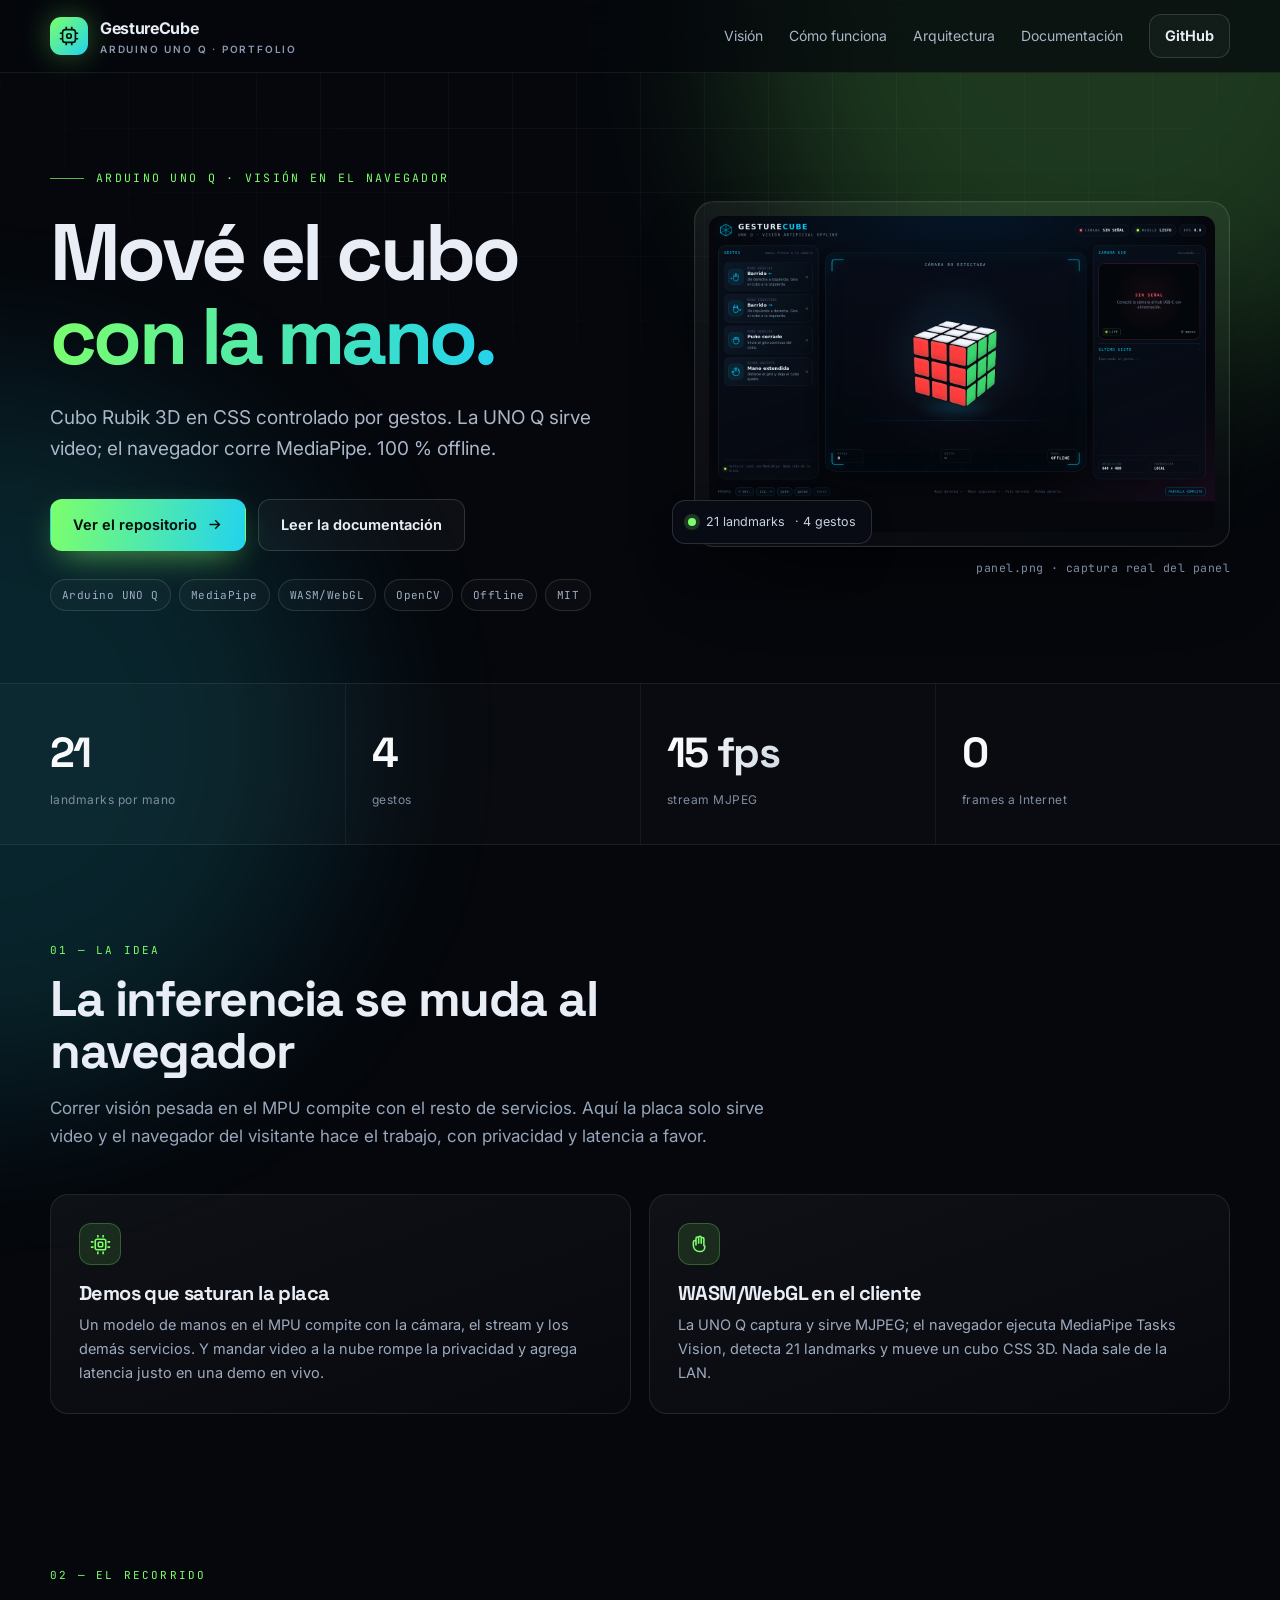
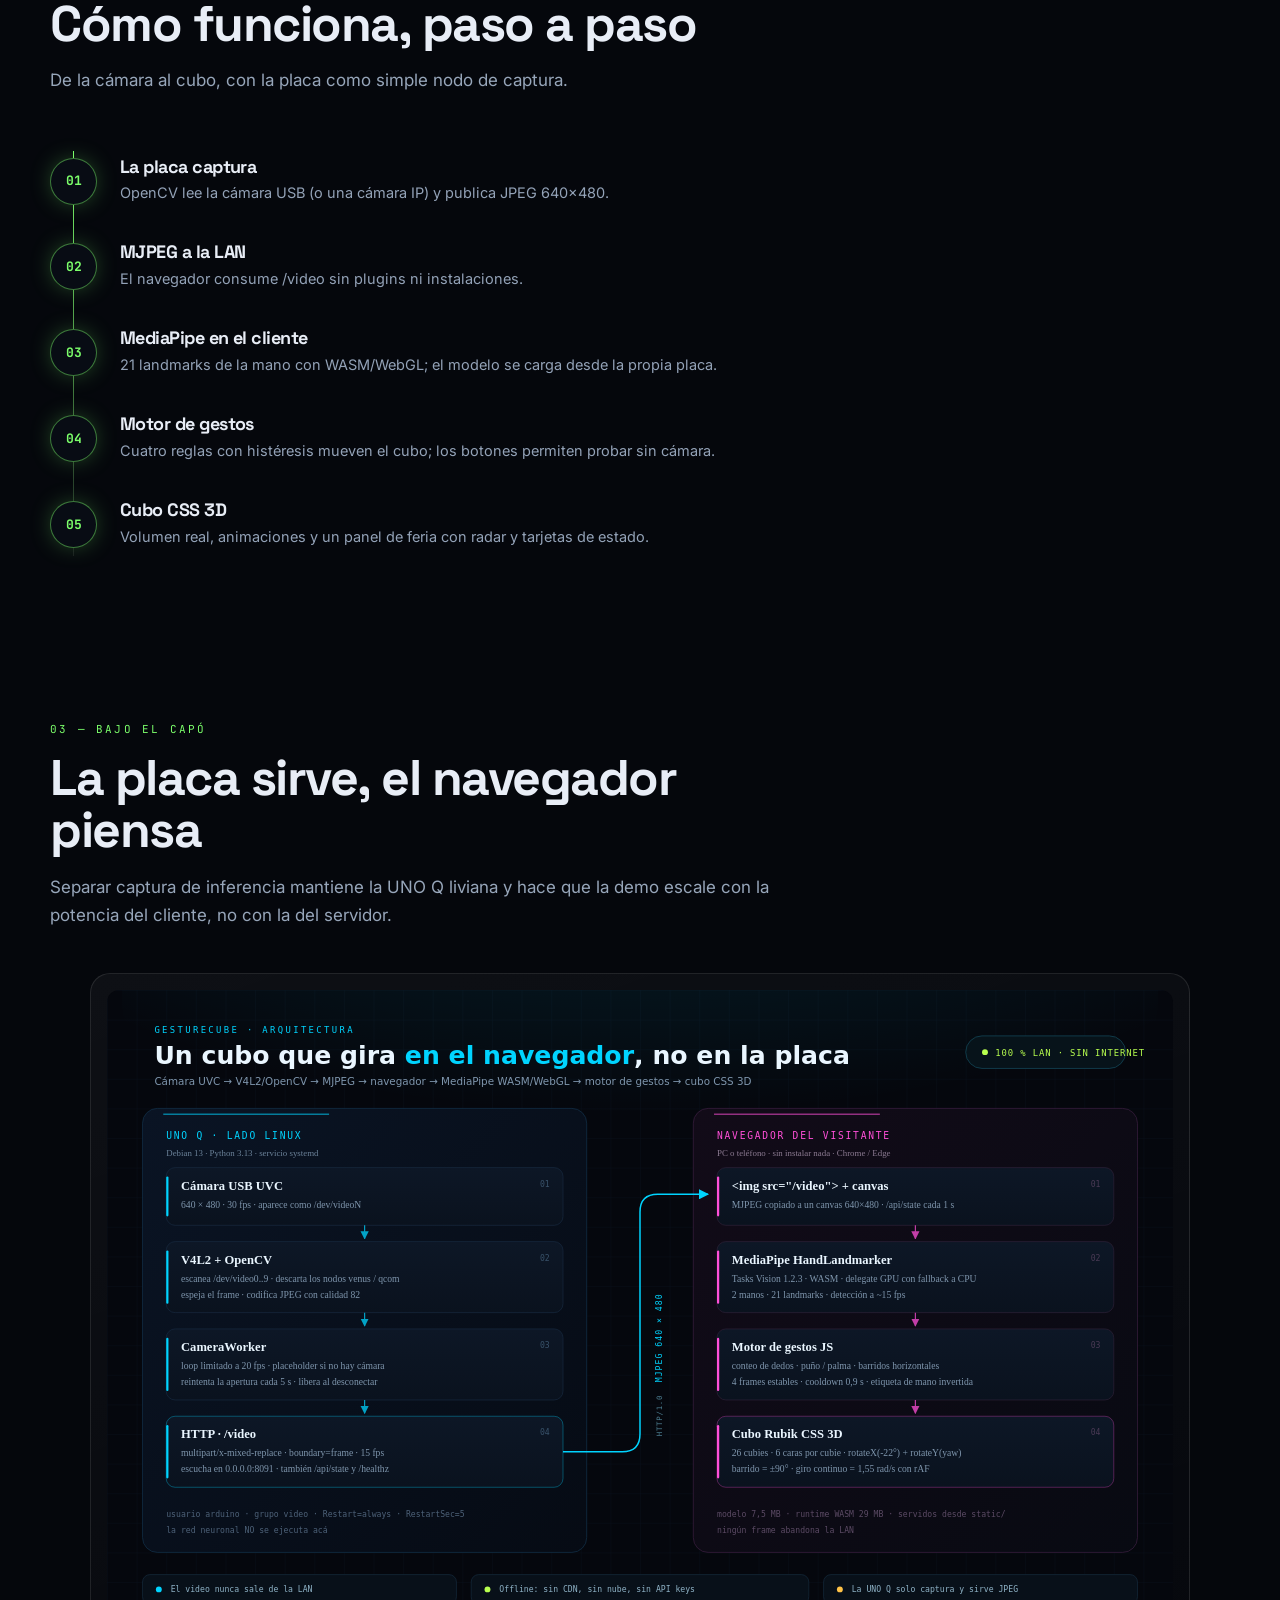
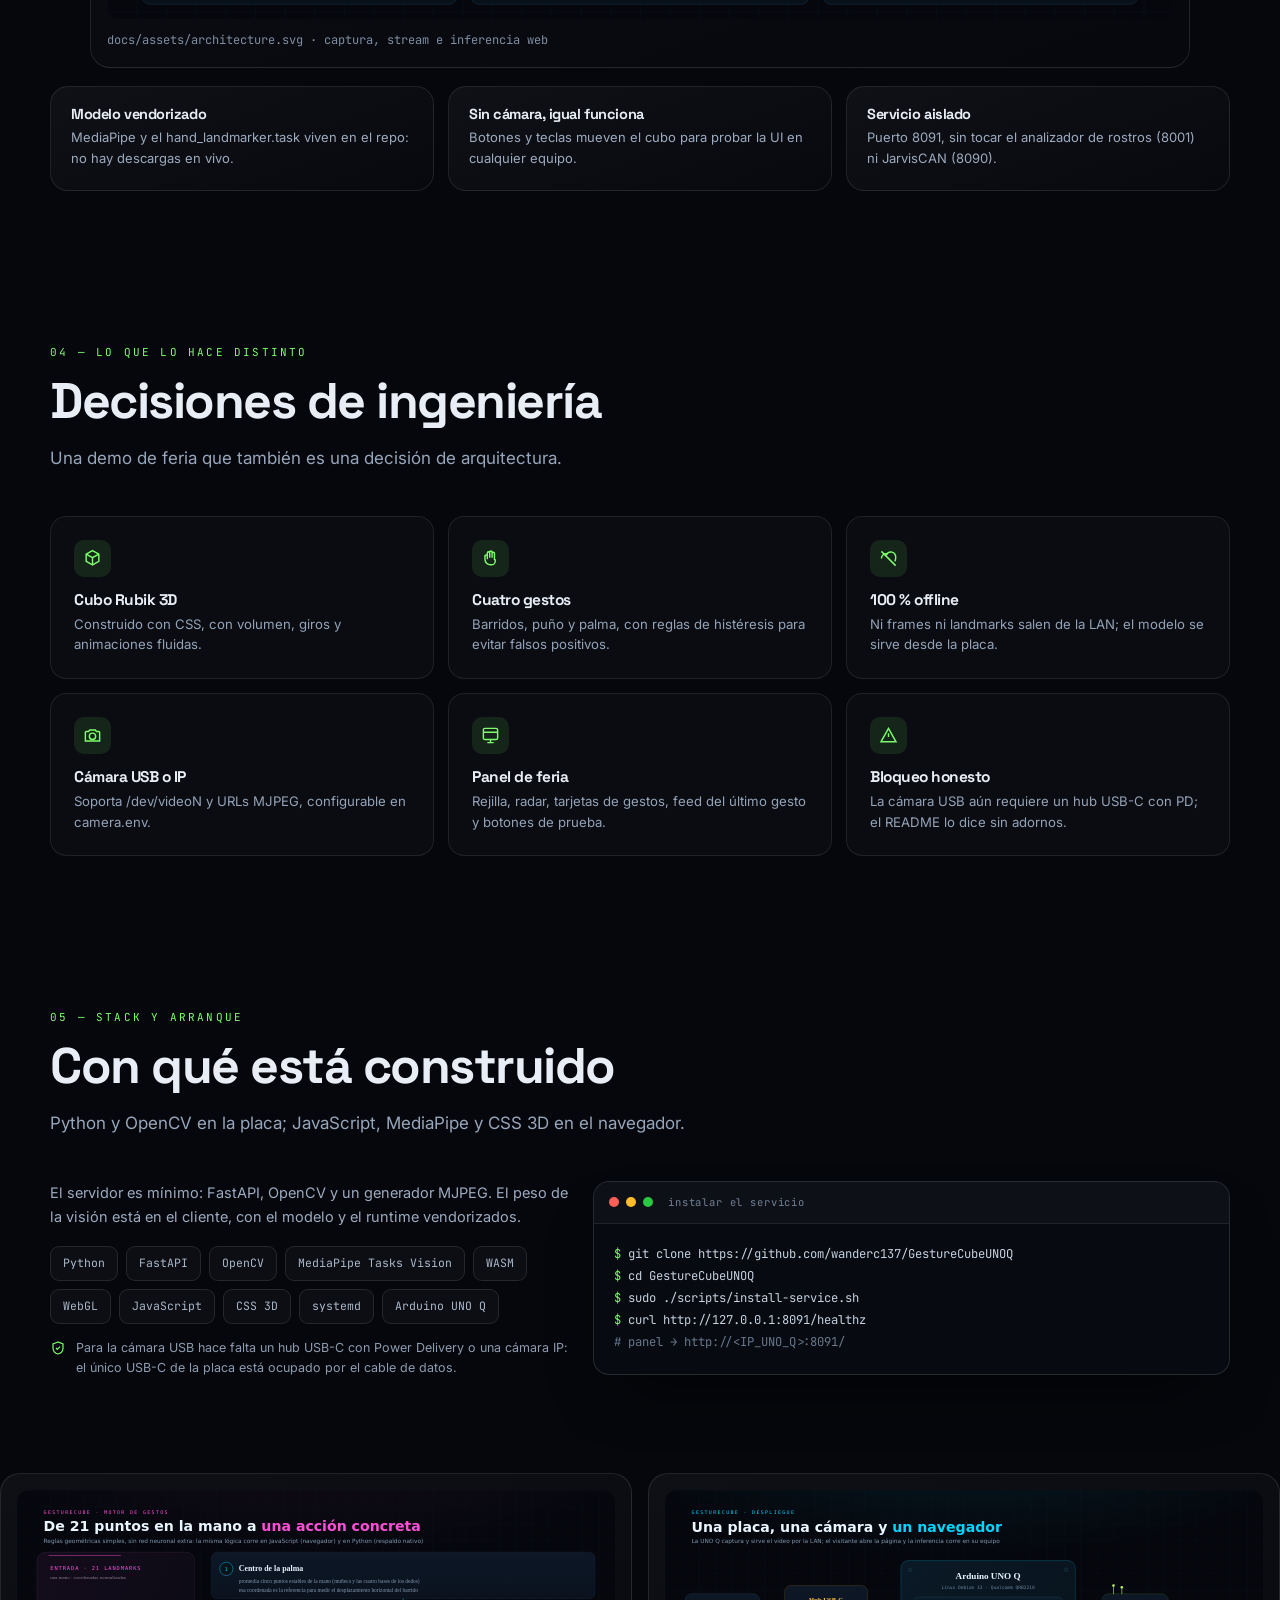
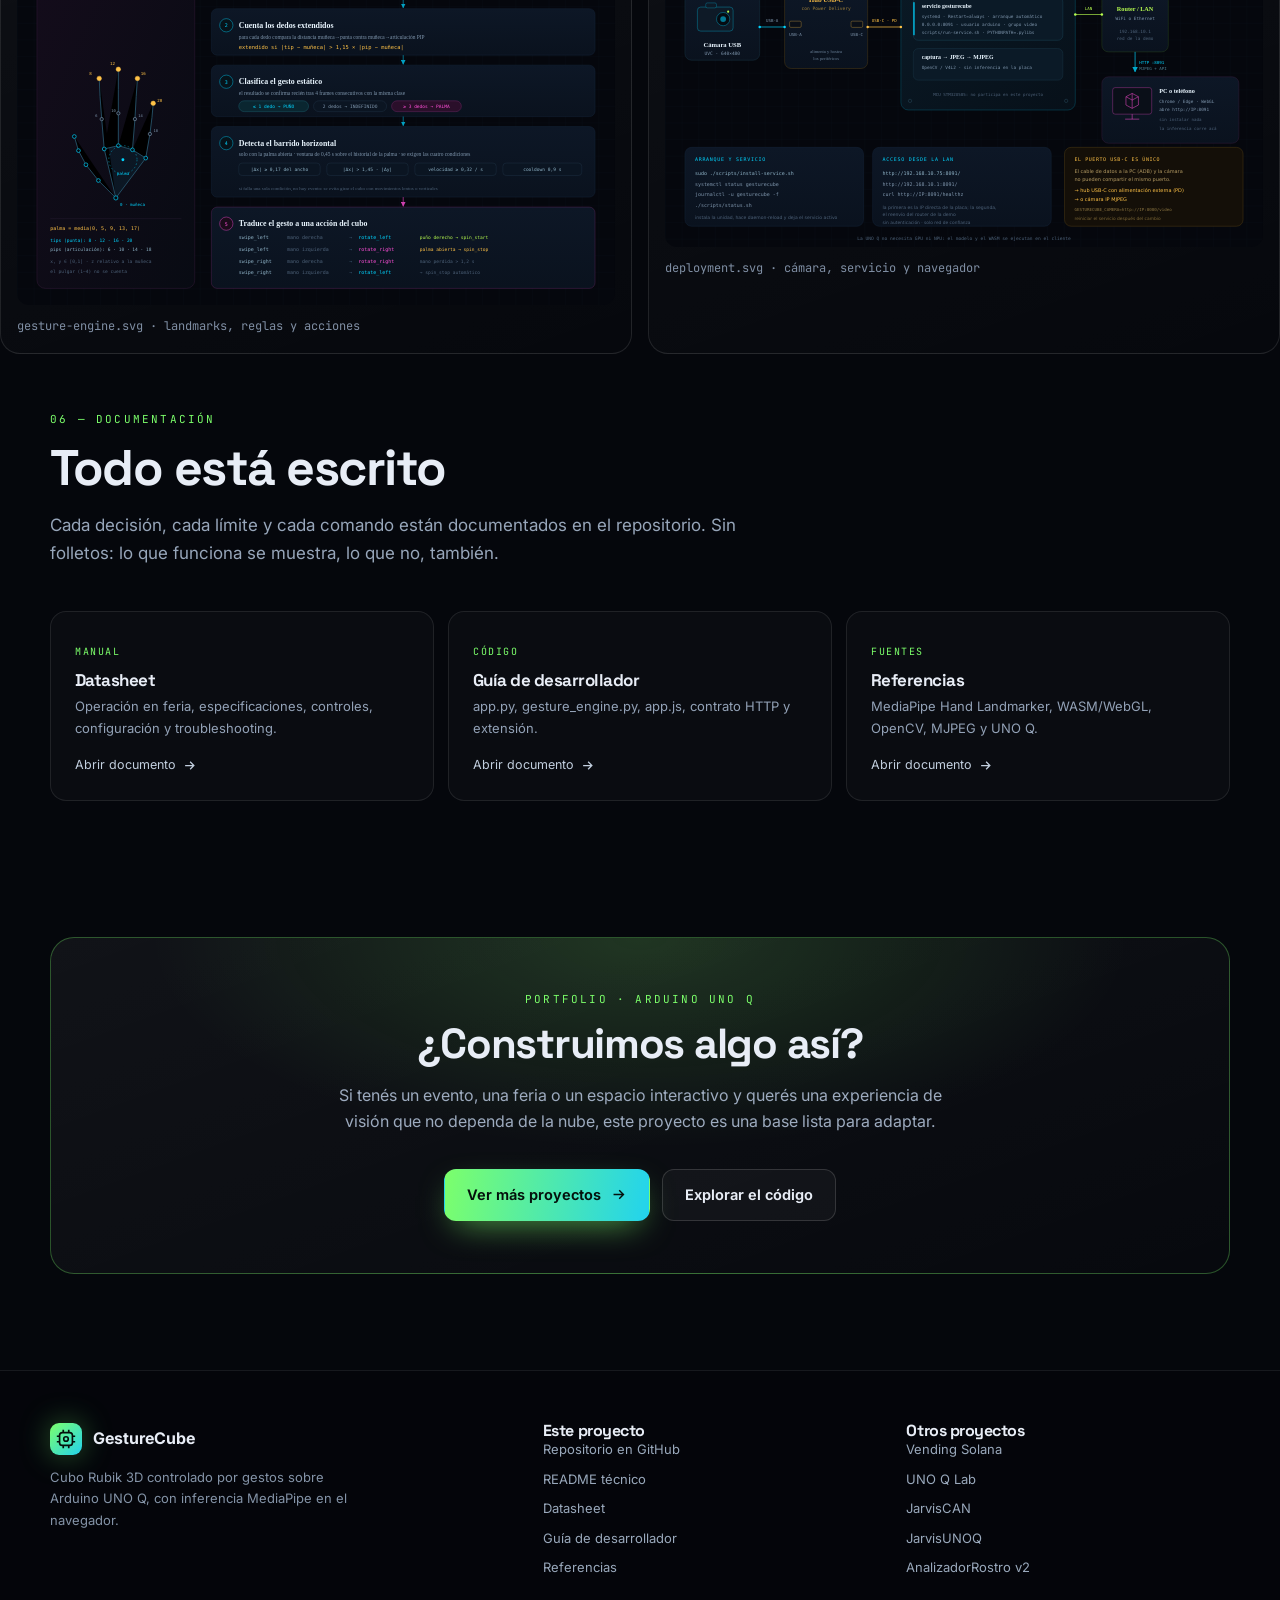
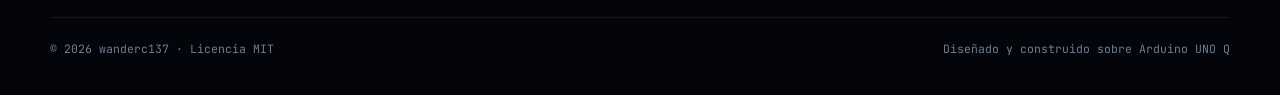
==== docs/index.html @ 6dffad0c "docs: guía completa, sitio de presentación y licencia MIT" ====
<!doctype html>
<html lang="es">
<head>
<meta charset="utf-8">
<meta name="viewport" content="width=device-width, initial-scale=1">
<title>Mové el cubo con la mano. · Arduino UNO Q</title>
<meta name="description" content="Cubo Rubik 3D controlado por gestos de la mano sobre Arduino UNO Q: stream MJPEG, MediaPipe Tasks Vision en el navegador y cuatro gestos, todo offline.">
<meta name="author" content="wanderc137">
<meta property="og:type" content="website">
<meta property="og:title" content="Mové el cubo con la mano. · Arduino UNO Q">
<meta property="og:description" content="Cubo Rubik 3D controlado por gestos de la mano sobre Arduino UNO Q: stream MJPEG, MediaPipe Tasks Vision en el navegador y cuatro gestos, todo offline.">
<meta property="og:url" content="https://wanderc137.github.io/GestureCubeUNOQ/">
<meta property="og:image" content="https://wanderc137.github.io/GestureCubeUNOQ/assets/og.png">
<meta name="twitter:card" content="summary_large_image">
<meta name="twitter:title" content="Mové el cubo con la mano. · Arduino UNO Q">
<meta name="twitter:description" content="Cubo Rubik 3D controlado por gestos de la mano sobre Arduino UNO Q: stream MJPEG, MediaPipe Tasks Vision en el navegador y cuatro gestos, todo offline.">
<meta name="twitter:image" content="https://wanderc137.github.io/GestureCubeUNOQ/assets/og.png">
<link rel="icon" href="data:image/svg+xml,<svg xmlns='http://www.w3.org/2000/svg' viewBox='0 0 100 100'><rect width='100' height='100' rx='22' fill='%2305070c'/><rect x='22' y='22' width='56' height='56' rx='12' fill='none' stroke='%237CFF6B' stroke-width='7'/><circle cx='50' cy='50' r='9' fill='%237CFF6B'/></svg>">
<link rel="preconnect" href="https://fonts.googleapis.com">
<link rel="preconnect" href="https://fonts.gstatic.com" crossorigin>
<link href="https://fonts.googleapis.com/css2?family=Inter:wght@400;500;600;700&family=JetBrains+Mono:wght@400;500;600&family=Space+Grotesk:wght@500;600;700&display=swap" rel="stylesheet">
<style>
*,*::before,*::after{box-sizing:border-box}
html{scroll-behavior:smooth}
body{
  margin:0;background:#05070c;color:#e8edf6;
  font-family:'Inter',system-ui,-apple-system,'Segoe UI',sans-serif;
  font-size:16px;line-height:1.65;-webkit-font-smoothing:antialiased;
  overflow-x:hidden;
}
::selection{background:var(--accent);color:#04110c}
a{color:inherit;text-decoration:none}
img{max-width:100%;display:block}
h1,h2,h3,h4{font-family:'Space Grotesk','Inter',sans-serif;line-height:1.05;letter-spacing:-.03em;margin:0}
p{margin:0}
.mono{font-family:'JetBrains Mono',ui-monospace,SFMono-Regular,Menlo,monospace}
.wrap{width:min(1180px,calc(100% - 48px));margin:0 auto}
.grid-overlay{
  position:fixed;inset:0;z-index:0;pointer-events:none;
  background-image:linear-gradient(rgba(255,255,255,.035) 1px,transparent 1px),linear-gradient(90deg,rgba(255,255,255,.035) 1px,transparent 1px);
  background-size:64px 64px;
  mask-image:radial-gradient(ellipse 80% 60% at 50% 0%,#000 30%,transparent 78%);
  -webkit-mask-image:radial-gradient(ellipse 80% 60% at 50% 0%,#000 30%,transparent 78%);
}
.glow{
  position:fixed;z-index:0;pointer-events:none;filter:blur(90px);opacity:.20;
  width:720px;height:720px;border-radius:50%;
}
.glow.one{top:-340px;right:-180px;background:var(--accent)}
.glow.two{top:380px;left:-380px;background:var(--accent2);opacity:.14}
.nav{
  position:sticky;top:0;z-index:50;
  backdrop-filter:blur(18px);-webkit-backdrop-filter:blur(18px);
  background:rgba(5,7,12,.72);border-bottom:1px solid rgba(255,255,255,.07);
}
.nav-inner{display:flex;align-items:center;justify-content:space-between;height:72px}
.brand{display:flex;align-items:center;gap:12px;font-weight:700;letter-spacing:-.02em}
.brand-mark{
  width:38px;height:38px;border-radius:11px;display:grid;place-items:center;
  background:linear-gradient(135deg,var(--accent),var(--accent2));color:#05100c;
  box-shadow:0 0 30px color-mix(in srgb,var(--accent) 35%,transparent);
}
.brand-mark svg{width:22px;height:22px;stroke:#05100c;fill:none;stroke-width:1.8}
.brand small{display:block;font-size:10px;letter-spacing:.18em;color:#8b9ab0;font-weight:600;text-transform:uppercase}
.nav-links{display:flex;align-items:center;gap:26px;font-size:14px;color:#a9b6c8}
.nav-links a:hover{color:#fff}
.btn{
  display:inline-flex;align-items:center;justify-content:center;gap:9px;
  padding:13px 22px;border-radius:12px;font-weight:650;font-size:14.5px;
  border:1px solid transparent;transition:transform .2s ease,box-shadow .2s ease,background .2s ease;
  white-space:nowrap;
}
.btn:hover{transform:translateY(-2px)}
.btn-primary{
  background:linear-gradient(100deg,var(--accent),var(--accent2));color:#04110c;
  box-shadow:0 12px 34px -12px color-mix(in srgb,var(--accent) 70%,transparent);
}
.btn-primary:hover{box-shadow:0 18px 44px -12px color-mix(in srgb,var(--accent) 80%,transparent)}
.btn-ghost{background:rgba(255,255,255,.035);border-color:rgba(255,255,255,.14);color:#e8edf6}
.btn-ghost:hover{background:rgba(255,255,255,.07)}
.btn svg{width:17px;height:17px;stroke:currentColor;fill:none;stroke-width:2}
.hero{position:relative;z-index:1;padding:96px 0 72px}
.hero-grid{display:grid;grid-template-columns:1.04fr .96fr;gap:64px;align-items:center}
.eyebrow{
  font-family:'JetBrains Mono',monospace;font-size:11.5px;letter-spacing:.2em;
  text-transform:uppercase;color:var(--accent);display:flex;align-items:center;gap:12px;margin-bottom:22px;
}
.eyebrow::before{content:"";width:34px;height:1px;background:var(--accent);opacity:.7}
h1{font-size:clamp(42px,6.4vw,80px);font-weight:700;letter-spacing:-.045em}
.grad{background:linear-gradient(100deg,var(--accent),var(--accent2));-webkit-background-clip:text;background-clip:text;color:transparent}
.lead{font-size:clamp(17px,1.5vw,19px);color:#aab7c9;margin-top:24px;max-width:60ch}
.hero-actions{display:flex;flex-wrap:wrap;gap:12px;margin-top:34px}
.hero-badges{display:flex;flex-wrap:wrap;gap:8px;margin-top:28px}
.badge{
  font-family:'JetBrains Mono',monospace;font-size:11px;letter-spacing:.04em;
  padding:6px 11px;border-radius:999px;border:1px solid rgba(255,255,255,.12);
  color:#9fb0c4;background:rgba(255,255,255,.025);
}
.hero-visual{position:relative}
.visual-frame{
  border:1px solid rgba(255,255,255,.11);border-radius:20px;overflow:hidden;
  background:linear-gradient(160deg,rgba(255,255,255,.055),rgba(255,255,255,.012));
  box-shadow:0 40px 90px -40px rgba(0,0,0,.9),0 0 0 1px rgba(255,255,255,.02) inset;
  padding:14px;
}
.visual-frame img{border-radius:12px;width:100%}
.visual-caption{font-size:11.5px;color:#7f8ea3;margin-top:12px;text-align:right;font-family:'JetBrains Mono',monospace;letter-spacing:.04em}
.float-chip{
  position:absolute;left:-22px;bottom:34px;display:flex;align-items:center;gap:10px;
  background:rgba(9,13,21,.92);border:1px solid rgba(255,255,255,.14);border-radius:13px;
  padding:11px 15px;font-size:12.5px;color:#c7d3e2;backdrop-filter:blur(10px);
  box-shadow:0 20px 50px -20px #000;
}
.float-chip b{color:var(--accent);font-family:'Space Grotesk',sans-serif;font-size:16px}
.live-dot{width:8px;height:8px;border-radius:50%;background:var(--accent);box-shadow:0 0 0 4px color-mix(in srgb,var(--accent) 18%,transparent);animation:pulse 2.4s infinite}
@keyframes pulse{0%,100%{opacity:1}50%{opacity:.35}}
/* vending kiosk */
.kiosk{
  border:1px solid rgba(255,255,255,.13);border-radius:22px;padding:18px;
  background:linear-gradient(165deg,#0b1019,#070a11 60%,#0a0f18);
  box-shadow:0 45px 100px -45px #000,0 0 0 1px rgba(255,255,255,.02) inset;
}
.kiosk-head{display:flex;align-items:center;gap:9px;font-family:'JetBrains Mono',monospace;font-size:10.5px;letter-spacing:.12em;color:#8494a9;padding:2px 4px 14px;border-bottom:1px solid rgba(255,255,255,.07)}
.kiosk-head .timer{margin-left:auto;color:var(--accent)}
.kiosk-grid{display:grid;grid-template-columns:1fr 1fr;gap:10px;padding:14px 0}
.prod{background:rgba(255,255,255,.035);border:1px solid rgba(255,255,255,.075);border-radius:13px;padding:12px;display:flex;align-items:center;gap:11px}
.prod img{width:44px;height:44px;object-fit:contain;filter:drop-shadow(0 6px 10px rgba(0,0,0,.5))}
.prod span{font-size:11.5px;color:#c3cfdd;display:block;line-height:1.25}
.prod b{font-family:'JetBrains Mono',monospace;font-size:11px;color:var(--accent)}
.kiosk-pay{display:flex;align-items:center;gap:12px;border:1px solid color-mix(in srgb,var(--accent) 30%,transparent);background:color-mix(in srgb,var(--accent) 7%,transparent);border-radius:13px;padding:12px 14px}
.kiosk-pay .sol{width:38px;height:38px;border-radius:10px;display:grid;place-items:center;background:linear-gradient(135deg,var(--accent),var(--accent2));color:#04110c;font-size:23px;font-weight:800}
.kiosk-pay small{display:block;font-family:'JetBrains Mono',monospace;font-size:9.5px;letter-spacing:.1em;color:#8ea0b5}
.kiosk-pay strong{font-size:15px}
.kiosk-pay .pill{margin-left:auto;font-family:'JetBrains Mono',monospace;font-size:10px;letter-spacing:.12em;background:var(--accent);color:#04110c;padding:7px 11px;border-radius:8px;font-weight:700}
.stats{position:relative;z-index:1;border-top:1px solid rgba(255,255,255,.07);border-bottom:1px solid rgba(255,255,255,.07);background:rgba(255,255,255,.018)}
.stats-grid{display:grid;grid-template-columns:repeat(4,1fr);gap:0}
.stat{padding:34px 26px;border-left:1px solid rgba(255,255,255,.06)}
.stat:first-child{border-left:0;padding-left:0}
.stat-value{font-family:'Space Grotesk',sans-serif;font-size:clamp(28px,3.4vw,42px);font-weight:700;letter-spacing:-.04em;background:linear-gradient(100deg,#fff,#a9b8cc);-webkit-background-clip:text;background-clip:text;color:transparent}
.stat-label{font-size:12px;color:#7f8ea3;letter-spacing:.04em;margin-top:3px}
.section{position:relative;z-index:1;padding:96px 0}
.section.tight{padding-top:56px}
.section-head{max-width:780px;margin-bottom:44px}
.kicker{font-family:'JetBrains Mono',monospace;font-size:11px;letter-spacing:.2em;text-transform:uppercase;color:var(--accent);margin-bottom:14px}
h2{font-size:clamp(30px,4.1vw,50px);font-weight:700}
.section-sub{color:#97a6ba;font-size:17px;margin-top:16px;max-width:68ch}
.split{display:grid;grid-template-columns:1fr 1fr;gap:18px}
.card{
  border:1px solid rgba(255,255,255,.09);border-radius:18px;padding:28px;
  background:linear-gradient(160deg,rgba(255,255,255,.045),rgba(255,255,255,.012));
}
.card .icon{width:42px;height:42px;border-radius:12px;display:grid;place-items:center;background:color-mix(in srgb,var(--accent) 12%,transparent);border:1px solid color-mix(in srgb,var(--accent) 25%,transparent);margin-bottom:18px}
.card .icon svg{width:21px;height:21px;stroke:var(--accent);fill:none;stroke-width:1.8}
.card h3{font-size:20px;margin-bottom:9px}
.card p{color:#9dabbf;font-size:14.5px}
.timeline{position:relative;margin-top:10px}
.timeline::before{content:"";position:absolute;left:23px;top:12px;bottom:12px;width:1px;background:linear-gradient(var(--accent),rgba(255,255,255,.08))}
.step{display:grid;grid-template-columns:48px 1fr;gap:22px;padding:19px 0;align-items:start}
.step-num{
  width:47px;height:47px;border-radius:50%;display:grid;place-items:center;
  border:1px solid color-mix(in srgb,var(--accent) 45%,transparent);
  background:#080c14;color:var(--accent);font-family:'JetBrains Mono',monospace;font-size:13px;font-weight:700;
  position:relative;z-index:1;box-shadow:0 0 26px -6px color-mix(in srgb,var(--accent) 45%,transparent);
}
.step-body h3{font-size:18px;margin-bottom:5px}
.step-body p{color:#93a2b7;font-size:14.5px;max-width:78ch}
.figure{
  border:1px solid rgba(255,255,255,.1);border-radius:20px;padding:16px;
  background:linear-gradient(160deg,rgba(255,255,255,.04),rgba(255,255,255,.008));
}
.figure img{width:100%;border-radius:12px}
.figure figcaption{font-size:12px;color:#7f8ea3;margin-top:12px;font-family:'JetBrains Mono',monospace}
.arch-points{display:grid;grid-template-columns:repeat(3,1fr);gap:14px;margin-top:18px}
.arch-points .card{padding:20px}
.arch-points .card h4{font-size:14.5px;margin-bottom:5px}
.arch-points .card p{font-size:13px}
.features{display:grid;grid-template-columns:repeat(3,1fr);gap:14px}
.feature{border:1px solid rgba(255,255,255,.085);border-radius:16px;padding:23px;background:rgba(255,255,255,.022);transition:border-color .2s,background .2s,transform .2s}
.feature:hover{border-color:color-mix(in srgb,var(--accent) 38%,transparent);background:rgba(255,255,255,.038);transform:translateY(-3px)}
.feature .icon{width:37px;height:37px;border-radius:10px;display:grid;place-items:center;background:color-mix(in srgb,var(--accent) 10%,transparent);margin-bottom:15px}
.feature .icon svg{width:19px;height:19px;stroke:var(--accent);fill:none;stroke-width:1.8}
.feature h3{font-size:15.5px;margin-bottom:6px}
.feature p{font-size:13.2px;color:#94a3b8;line-height:1.55}
.stack-grid{display:grid;grid-template-columns:.9fr 1.1fr;gap:22px;align-items:start}
.chips{display:flex;flex-wrap:wrap;gap:8px;margin-top:18px}
.chip{font-family:'JetBrains Mono',monospace;font-size:11.5px;padding:7px 12px;border-radius:9px;border:1px solid rgba(255,255,255,.1);background:rgba(255,255,255,.03);color:#aab8ca}
.terminal{border:1px solid rgba(255,255,255,.13);border-radius:16px;overflow:hidden;background:#070a10;box-shadow:0 30px 70px -35px #000}
.terminal-bar{display:flex;align-items:center;gap:7px;padding:12px 15px;border-bottom:1px solid rgba(255,255,255,.08);background:rgba(255,255,255,.025)}
.terminal-bar i{width:10px;height:10px;border-radius:50%;background:#ff5f57;display:block}
.terminal-bar i:nth-child(2){background:#febc2e}
.terminal-bar i:nth-child(3){background:#28c840}
.terminal-bar span{margin-left:8px;font-family:'JetBrains Mono',monospace;font-size:10.5px;color:#718197;letter-spacing:.08em}
.terminal pre{margin:0;padding:20px;overflow:auto;font-family:'JetBrains Mono',monospace;font-size:12.2px;line-height:1.8;color:#c6d2e0}
.terminal .p{color:var(--accent)}
.terminal .c{color:#68788d}
.note{display:flex;gap:10px;align-items:flex-start;margin-top:14px;font-size:12.5px;color:#8d9cb0;line-height:1.55}
.note svg{width:16px;height:16px;stroke:var(--accent);fill:none;stroke-width:1.8;flex:0 0 auto;margin-top:2px}
.docs-grid{display:grid;grid-template-columns:repeat(3,1fr);gap:14px}
.doc-card{display:block;border:1px solid rgba(255,255,255,.09);border-radius:16px;padding:24px;background:rgba(255,255,255,.022);transition:border-color .2s,transform .2s,background .2s}
.doc-card:hover{border-color:color-mix(in srgb,var(--accent) 40%,transparent);transform:translateY(-3px);background:rgba(255,255,255,.04)}
.doc-card .tag{font-family:'JetBrains Mono',monospace;font-size:10px;letter-spacing:.15em;color:var(--accent);text-transform:uppercase}
.doc-card h3{font-size:17px;margin:10px 0 6px}
.doc-card p{font-size:13px;color:#93a2b7}
.doc-card .arrow{display:flex;align-items:center;gap:6px;margin-top:16px;font-size:12.5px;color:#c2cfdf}
.doc-card .arrow svg{width:15px;height:15px;stroke:currentColor;fill:none;stroke-width:2;transition:transform .2s}
.doc-card:hover .arrow svg{transform:translateX(4px)}
.gallery{display:grid;grid-template-columns:1fr 1fr;gap:16px}
.gallery .figure{margin:0}
.cta{position:relative;z-index:1;padding:40px 0 96px}
.cta-card{
  border-radius:24px;padding:52px;text-align:center;position:relative;overflow:hidden;
  border:1px solid color-mix(in srgb,var(--accent) 30%,transparent);
  background:
    radial-gradient(700px 300px at 50% 0%,color-mix(in srgb,var(--accent) 16%,transparent),transparent 70%),
    linear-gradient(160deg,rgba(255,255,255,.05),rgba(255,255,255,.012));
}
.cta-card h2{font-size:clamp(28px,3.7vw,42px)}
.cta-card p{color:#9dabbf;max-width:62ch;margin:16px auto 0}
.cta-card .hero-actions{justify-content:center}
footer{position:relative;z-index:1;border-top:1px solid rgba(255,255,255,.08);padding:52px 0 36px;background:rgba(4,6,10,.6)}
.foot-grid{display:grid;grid-template-columns:1.4fr 1fr 1fr;gap:40px}
.foot-brand{display:flex;align-items:center;gap:11px;font-weight:700;margin-bottom:12px}
.foot-brand .brand-mark{width:32px;height:32px;border-radius:9px}
.foot-p{font-size:13px;color:#8493a7;max-width:38ch}
.foot h4{font-family:'JetBrains Mono',monospace;font-size:10.5px;letter-spacing:.16em;text-transform:uppercase;color:#718197;margin-bottom:13px;font-weight:500}
.foot-links{display:flex;flex-direction:column;gap:8px;font-size:13px;color:#9aa9bc}
.foot-links a:hover{color:#fff}
.foot-bottom{display:flex;justify-content:space-between;gap:20px;flex-wrap:wrap;border-top:1px solid rgba(255,255,255,.07);margin-top:38px;padding-top:22px;font-size:11.5px;color:#6f7f93;font-family:'JetBrains Mono',monospace}
.reveal{opacity:0;transform:translateY(22px);transition:opacity .7s ease,transform .7s ease}
.reveal.in{opacity:1;transform:none}
@media (prefers-reduced-motion:reduce){.reveal{opacity:1;transform:none;transition:none}.live-dot{animation:none}html{scroll-behavior:auto}}
@media (max-width:980px){
  .hero-grid,.split,.stack-grid,.gallery{grid-template-columns:1fr}
  .hero{padding-top:64px}
  .hero-visual{order:-1}
  .features{grid-template-columns:1fr 1fr}
  .arch-points{grid-template-columns:1fr}
  .stats-grid{grid-template-columns:1fr 1fr}
  .stat:nth-child(3){border-left:0;padding-left:0}
  .stat{border-top:1px solid rgba(255,255,255,.06)}
  .stat:nth-child(-n+2){border-top:0}
  .docs-grid{grid-template-columns:1fr}
  .foot-grid{grid-template-columns:1fr 1fr}
  .nav-links{display:none}
}
@media (max-width:620px){
  .wrap{width:calc(100% - 32px)}
  .features{grid-template-columns:1fr}
  .stats-grid{grid-template-columns:1fr 1fr}
  .stat{padding:24px 16px}
  .cta-card{padding:34px 22px}
  .float-chip{left:8px;bottom:16px}
  .foot-grid{grid-template-columns:1fr}
  .section{padding:72px 0}
}
</style>
</head>
<body style="--accent:#7CFF6B;--accent2:#22D3EE">
<div class="grid-overlay"></div>
<div class="glow one"></div>
<div class="glow two"></div>

<header class="nav">
  <div class="wrap nav-inner">
    <a class="brand" href="#top">
      <span class="brand-mark"><svg viewBox="0 0 24 24"><rect x="5" y="5" width="14" height="14" rx="3"/><path d="M9 2v3M15 2v3M9 19v3M15 19v3M2 9h3M2 15h3M19 9h3M19 15h3"/><circle cx="12" cy="12" r="2.5"/></svg></span>
      <span>GestureCube<small>Arduino UNO Q · Portfolio</small></span>
    </a>
    <nav class="nav-links" aria-label="Navegación">
      <a href="#problema">Visión</a>
      <a href="#como">Cómo funciona</a>
      <a href="#arquitectura">Arquitectura</a>
      <a href="#docs">Documentación</a>
      <a class="btn btn-ghost" style="padding:9px 15px" href="https://github.com/wanderc137/GestureCubeUNOQ" target="_blank" rel="noopener">GitHub</a>
    </nav>
  </div>
</header>

<main id="top">
<section class="hero">
  <div class="wrap hero-grid">
    <div class="hero-copy">
      <div class="eyebrow">ARDUINO UNO Q · VISIÓN EN EL NAVEGADOR</div>
      <h1>Mové el cubo<br><span class='grad'>con la mano.</span></h1>
      <p class="lead">Cubo Rubik 3D en CSS controlado por gestos. La UNO Q sirve video; el navegador corre MediaPipe. 100 % offline.</p>
      <div class="hero-actions">
        <a class="btn btn-primary" href="https://github.com/wanderc137/GestureCubeUNOQ" target="_blank" rel="noopener">Ver el repositorio <svg viewBox="0 0 24 24"><path d="M5 12h14M13 6l6 6-6 6"/></svg></a>
        <a class="btn btn-ghost" href="https://github.com/wanderc137/GestureCubeUNOQ#readme" target="_blank" rel="noopener">Leer la documentación</a>
      </div>
      <div class="hero-badges"><span class="badge">Arduino UNO Q</span><span class="badge">MediaPipe</span><span class="badge">WASM/WebGL</span><span class="badge">OpenCV</span><span class="badge">Offline</span><span class="badge">MIT</span></div>
    </div>
    <div class="hero-visual">
        <div class="visual-frame"><img src="assets/panel.png" alt="Captura real del panel de GestureCube"></div>
        <div class="visual-caption">panel.png · captura real del panel</div>
        <div class="float-chip"><span class="live-dot"></span><span>21 landmarks</span> · 4 gestos</div></div>
  </div>
</section>

<section class="stats"><div class="wrap stats-grid"><div class="stat"><div class="stat-value">21</div><div class="stat-label">landmarks por mano</div></div><div class="stat"><div class="stat-value">4</div><div class="stat-label">gestos</div></div><div class="stat"><div class="stat-value">15 fps</div><div class="stat-label">stream MJPEG</div></div><div class="stat"><div class="stat-value">0</div><div class="stat-label">frames a Internet</div></div></div></section>

<section class="section" id="problema">
  <div class="wrap">
    <div class="section-head reveal">
      <div class="kicker">01 — La idea</div>
      <h2>La inferencia se muda al navegador</h2>
      <p class="section-sub">Correr visión pesada en el MPU compite con el resto de servicios. Aquí la placa solo sirve video y el navegador del visitante hace el trabajo, con privacidad y latencia a favor.</p>
    </div>
    <div class="split">
      <div class="card reveal"><div class="icon"><svg viewBox="0 0 24 24" aria-hidden="true"><rect x="6" y="6" width="12" height="12" rx="2"/><path d="M9 1v3M15 1v3M9 20v3M15 20v3M1 9h3M1 15h3M20 9h3M20 15h3"/><rect x="9.5" y="9.5" width="5" height="5" rx="1"/></svg></div><h3>Demos que saturan la placa</h3><p>Un modelo de manos en el MPU compite con la cámara, el stream y los demás servicios. Y mandar video a la nube rompe la privacidad y agrega latencia justo en una demo en vivo.</p></div>
      <div class="card reveal"><div class="icon"><svg viewBox="0 0 24 24" aria-hidden="true"><path d="M8 13V5a1.5 1.5 0 0 1 3 0v6M11 11V4a1.5 1.5 0 0 1 3 0v7M14 11V5.5a1.5 1.5 0 0 1 3 0V14M8 13V9a1.5 1.5 0 0 0-3 0v4a7 7 0 0 0 7 7h1a5 5 0 0 0 5-5v-2"/></svg></div><h3>WASM/WebGL en el cliente</h3><p>La UNO Q captura y sirve MJPEG; el navegador ejecuta MediaPipe Tasks Vision, detecta 21 landmarks y mueve un cubo CSS 3D. Nada sale de la LAN.</p></div>
    </div>
  </div>
</section>

<section class="section tight" id="como">
  <div class="wrap">
    <div class="section-head reveal">
      <div class="kicker">02 — El recorrido</div>
      <h2>Cómo funciona, paso a paso</h2>
      <p class="section-sub">De la cámara al cubo, con la placa como simple nodo de captura.</p>
    </div>
    <div class="timeline reveal"><div class="step"><div class="step-num">01</div><div class="step-body"><h3>La placa captura</h3><p>OpenCV lee la cámara USB (o una cámara IP) y publica JPEG 640×480.</p></div></div><div class="step"><div class="step-num">02</div><div class="step-body"><h3>MJPEG a la LAN</h3><p>El navegador consume /video sin plugins ni instalaciones.</p></div></div><div class="step"><div class="step-num">03</div><div class="step-body"><h3>MediaPipe en el cliente</h3><p>21 landmarks de la mano con WASM/WebGL; el modelo se carga desde la propia placa.</p></div></div><div class="step"><div class="step-num">04</div><div class="step-body"><h3>Motor de gestos</h3><p>Cuatro reglas con histéresis mueven el cubo; los botones permiten probar sin cámara.</p></div></div><div class="step"><div class="step-num">05</div><div class="step-body"><h3>Cubo CSS 3D</h3><p>Volumen real, animaciones y un panel de feria con radar y tarjetas de estado.</p></div></div></div>
  </div>
</section>

<section class="section tight" id="arquitectura">
  <div class="wrap">
    <div class="section-head reveal">
      <div class="kicker">03 — Bajo el capó</div>
      <h2>La placa sirve, el navegador piensa</h2>
      <p class="section-sub">Separar captura de inferencia mantiene la UNO Q liviana y hace que la demo escale con la potencia del cliente, no con la del servidor.</p>
    </div>
    <figure class="figure reveal"><img src="assets/architecture.svg" alt="Arquitectura de GestureCube: cámara, MJPEG, MediaPipe y cubo CSS" loading="lazy"><figcaption>docs/assets/architecture.svg · captura, stream e inferencia web</figcaption></figure>
    <div class="arch-points reveal"><div class="card"><h4>Modelo vendorizado</h4><p>MediaPipe y el hand_landmarker.task viven en el repo: no hay descargas en vivo.</p></div><div class="card"><h4>Sin cámara, igual funciona</h4><p>Botones y teclas mueven el cubo para probar la UI en cualquier equipo.</p></div><div class="card"><h4>Servicio aislado</h4><p>Puerto 8091, sin tocar el analizador de rostros (8001) ni JarvisCAN (8090).</p></div></div>
  </div>
</section>

<section class="section tight">
  <div class="wrap">
    <div class="section-head reveal">
      <div class="kicker">04 — Lo que lo hace distinto</div>
      <h2>Decisiones de ingeniería</h2>
      <p class="section-sub">Una demo de feria que también es una decisión de arquitectura.</p>
    </div>
    <div class="features reveal"><div class="feature"><div class="icon"><svg viewBox="0 0 24 24" aria-hidden="true"><path d="m12 2 8 4.5v9L12 20l-8-4.5v-9L12 2Z"/><path d="m4 6.5 8 4.5 8-4.5M12 11v9"/></svg></div><h3>Cubo Rubik 3D</h3><p>Construido con CSS, con volumen, giros y animaciones fluidas.</p></div><div class="feature"><div class="icon"><svg viewBox="0 0 24 24" aria-hidden="true"><path d="M8 13V5a1.5 1.5 0 0 1 3 0v6M11 11V4a1.5 1.5 0 0 1 3 0v7M14 11V5.5a1.5 1.5 0 0 1 3 0V14M8 13V9a1.5 1.5 0 0 0-3 0v4a7 7 0 0 0 7 7h1a5 5 0 0 0 5-5v-2"/></svg></div><h3>Cuatro gestos</h3><p>Barridos, puño y palma, con reglas de histéresis para evitar falsos positivos.</p></div><div class="feature"><div class="icon"><svg viewBox="0 0 24 24" aria-hidden="true"><path d="M3 3l18 18"/><path d="M8.5 8.5A6 6 0 0 1 21 12a6 6 0 0 1-1.2 3.6M3 12a6 6 0 0 1 8.5-5.5"/><path d="M12 20h.01"/></svg></div><h3>100 % offline</h3><p>Ni frames ni landmarks salen de la LAN; el modelo se sirve desde la placa.</p></div><div class="feature"><div class="icon"><svg viewBox="0 0 24 24" aria-hidden="true"><path d="M4 7h3l1.5-2h7L17 7h3a1 1 0 0 1 1 1v11H3V8a1 1 0 0 1 1-1Z"/><circle cx="12" cy="13" r="4"/></svg></div><h3>Cámara USB o IP</h3><p>Soporta /dev/videoN y URLs MJPEG, configurable en camera.env.</p></div><div class="feature"><div class="icon"><svg viewBox="0 0 24 24" aria-hidden="true"><rect x="3" y="3" width="18" height="14" rx="2"/><path d="M3 8h18M8 21h8M12 17v4"/></svg></div><h3>Panel de feria</h3><p>Rejilla, radar, tarjetas de gestos, feed del último gesto y botones de prueba.</p></div><div class="feature"><div class="icon"><svg viewBox="0 0 24 24" aria-hidden="true"><path d="M12 3 2.5 20h19L12 3Z"/><path d="M12 9v5M12 17v.01"/></svg></div><h3>Bloqueo honesto</h3><p>La cámara USB aún requiere un hub USB-C con PD; el README lo dice sin adornos.</p></div></div>
  </div>
</section>

<section class="section tight">
  <div class="wrap">
    <div class="section-head reveal">
      <div class="kicker">05 — Stack y arranque</div>
      <h2>Con qué está construido</h2>
      <p class="section-sub">Python y OpenCV en la placa; JavaScript, MediaPipe y CSS 3D en el navegador.</p>
    </div>
    <div class="stack-grid">
      <div class="reveal">
        <p style="color:#9dabbf;font-size:14.5px">El servidor es mínimo: FastAPI, OpenCV y un generador MJPEG. El peso de la visión está en el cliente, con el modelo y el runtime vendorizados.</p>
        <div class="chips"><span class="chip">Python</span><span class="chip">FastAPI</span><span class="chip">OpenCV</span><span class="chip">MediaPipe Tasks Vision</span><span class="chip">WASM</span><span class="chip">WebGL</span><span class="chip">JavaScript</span><span class="chip">CSS 3D</span><span class="chip">systemd</span><span class="chip">Arduino UNO Q</span></div>
        <div class="note"><svg viewBox="0 0 24 24" aria-hidden="true"><path d="M12 3 4.5 6v5.5c0 4.6 3.2 8.4 7.5 9.5 4.3-1.1 7.5-4.9 7.5-9.5V6L12 3Z"/><path d="m9 12 2 2 4-4"/></svg><span>Para la cámara USB hace falta un hub USB-C con Power Delivery o una cámara IP: el único USB-C de la placa está ocupado por el cable de datos.</span></div>
      </div>
      <div class="terminal reveal">
        <div class="terminal-bar"><i></i><i></i><i></i><span>instalar el servicio</span></div>
        <pre><span class="p">$</span> git clone https://github.com/wanderc137/GestureCubeUNOQ
<span class="p">$</span> cd GestureCubeUNOQ
<span class="p">$</span> sudo ./scripts/install-service.sh
<span class="p">$</span> curl http://127.0.0.1:8091/healthz
<span class="c"># panel → http://&lt;IP_UNO_Q&gt;:8091/</span></pre>
      </div>
    </div>
  </div>
</section>

<div class="gallery"><figure class="figure"><img src="assets/gesture-engine.svg" alt="Motor de gestos" loading="lazy"><figcaption>gesture-engine.svg · landmarks, reglas y acciones</figcaption></figure><figure class="figure"><img src="assets/deployment.svg" alt="Despliegue" loading="lazy"><figcaption>deployment.svg · cámara, servicio y navegador</figcaption></figure></div>

<section class="section tight" id="docs">
  <div class="wrap">
    <div class="section-head reveal">
      <div class="kicker">06 — Documentación</div>
      <h2>Todo está escrito</h2>
      <p class="section-sub">Cada decisión, cada límite y cada comando están documentados en el repositorio. Sin folletos: lo que funciona se muestra, lo que no, también.</p>
    </div>
    <div class="docs-grid reveal"><a class="doc-card" href="https://github.com/wanderc137/GestureCubeUNOQ/blob/main/docs/datasheet.md" target="_blank" rel="noopener"><span class="tag">Manual</span><h3>Datasheet</h3><p>Operación en feria, especificaciones, controles, configuración y troubleshooting.</p><span class="arrow">Abrir documento <svg viewBox="0 0 24 24"><path d="M5 12h14M13 6l6 6-6 6"/></svg></span></a><a class="doc-card" href="https://github.com/wanderc137/GestureCubeUNOQ/blob/main/docs/developer.md" target="_blank" rel="noopener"><span class="tag">Código</span><h3>Guía de desarrollador</h3><p>app.py, gesture_engine.py, app.js, contrato HTTP y extensión.</p><span class="arrow">Abrir documento <svg viewBox="0 0 24 24"><path d="M5 12h14M13 6l6 6-6 6"/></svg></span></a><a class="doc-card" href="https://github.com/wanderc137/GestureCubeUNOQ/blob/main/docs/REFERENCES.md" target="_blank" rel="noopener"><span class="tag">Fuentes</span><h3>Referencias</h3><p>MediaPipe Hand Landmarker, WASM/WebGL, OpenCV, MJPEG y UNO Q.</p><span class="arrow">Abrir documento <svg viewBox="0 0 24 24"><path d="M5 12h14M13 6l6 6-6 6"/></svg></span></a></div>
  </div>
</section>

<section class="cta">
  <div class="wrap">
    <div class="cta-card reveal">
      <div class="kicker" style="justify-content:center">Portfolio · Arduino UNO Q</div>
      <h2>¿Construimos algo así?</h2>
      <p>Si tenés un evento, una feria o un espacio interactivo y querés una experiencia de visión que no dependa de la nube, este proyecto es una base lista para adaptar.</p>
      <div class="hero-actions">
        <a class="btn btn-primary" href="https://github.com/wanderc137" target="_blank" rel="noopener">Ver más proyectos <svg viewBox="0 0 24 24"><path d="M5 12h14M13 6l6 6-6 6"/></svg></a>
        <a class="btn btn-ghost" href="https://github.com/wanderc137/GestureCubeUNOQ" target="_blank" rel="noopener">Explorar el código</a>
      </div>
    </div>
  </div>
</section>
</main>

<footer>
  <div class="wrap">
    <div class="foot-grid">
      <div>
        <div class="foot-brand"><span class="brand-mark"><svg viewBox="0 0 24 24"><rect x="5" y="5" width="14" height="14" rx="3"/><path d="M9 2v3M15 2v3M9 19v3M15 19v3M2 9h3M2 15h3M19 9h3M19 15h3"/><circle cx="12" cy="12" r="2.5"/></svg></span>GestureCube</div>
        <p class="foot-p">Cubo Rubik 3D controlado por gestos sobre Arduino UNO Q, con inferencia MediaPipe en el navegador.</p>
      </div>
      <div>
        <h4>Este proyecto</h4>
        <div class="foot-links">
          <a href="https://github.com/wanderc137/GestureCubeUNOQ" target="_blank" rel="noopener">Repositorio en GitHub</a>
          <a href="https://github.com/wanderc137/GestureCubeUNOQ/blob/main/README.md" target="_blank" rel="noopener">README técnico</a>
          <a href="https://github.com/wanderc137/GestureCubeUNOQ/blob/main/docs/datasheet.md" target="_blank" rel="noopener">Datasheet</a>
          <a href="https://github.com/wanderc137/GestureCubeUNOQ/blob/main/docs/developer.md" target="_blank" rel="noopener">Guía de desarrollador</a>
          <a href="https://github.com/wanderc137/GestureCubeUNOQ/blob/main/docs/REFERENCES.md" target="_blank" rel="noopener">Referencias</a>
        </div>
      </div>
      <div>
        <h4>Otros proyectos</h4>
        <div class="foot-links"><a href="https://wanderc137.github.io/vending-solana-unoq/">Vending Solana</a><a href="https://wanderc137.github.io/UnoQ/">UNO Q Lab</a><a href="https://wanderc137.github.io/JarvisCAN/">JarvisCAN</a><a href="https://wanderc137.github.io/JarvisUNOQ/">JarvisUNOQ</a><a href="https://wanderc137.github.io/AnalizadorRostroUNOQ-v2/">AnalizadorRostro v2</a></div>
      </div>
    </div>
    <div class="foot-bottom">
      <span>© 2026 wanderc137 · Licencia MIT</span>
      <span>Diseñado y construido sobre Arduino UNO Q</span>
    </div>
  </div>
</footer>

<script>
(function(){
  var io = new IntersectionObserver(function(entries){
    entries.forEach(function(entry){
      if (entry.isIntersecting) {
        entry.target.classList.add('in');
        io.unobserve(entry.target);
      }
    });
  }, {threshold: 0.12});
  document.querySelectorAll('.reveal').forEach(function(el){ io.observe(el); });
})();
</script>
</body>
</html>
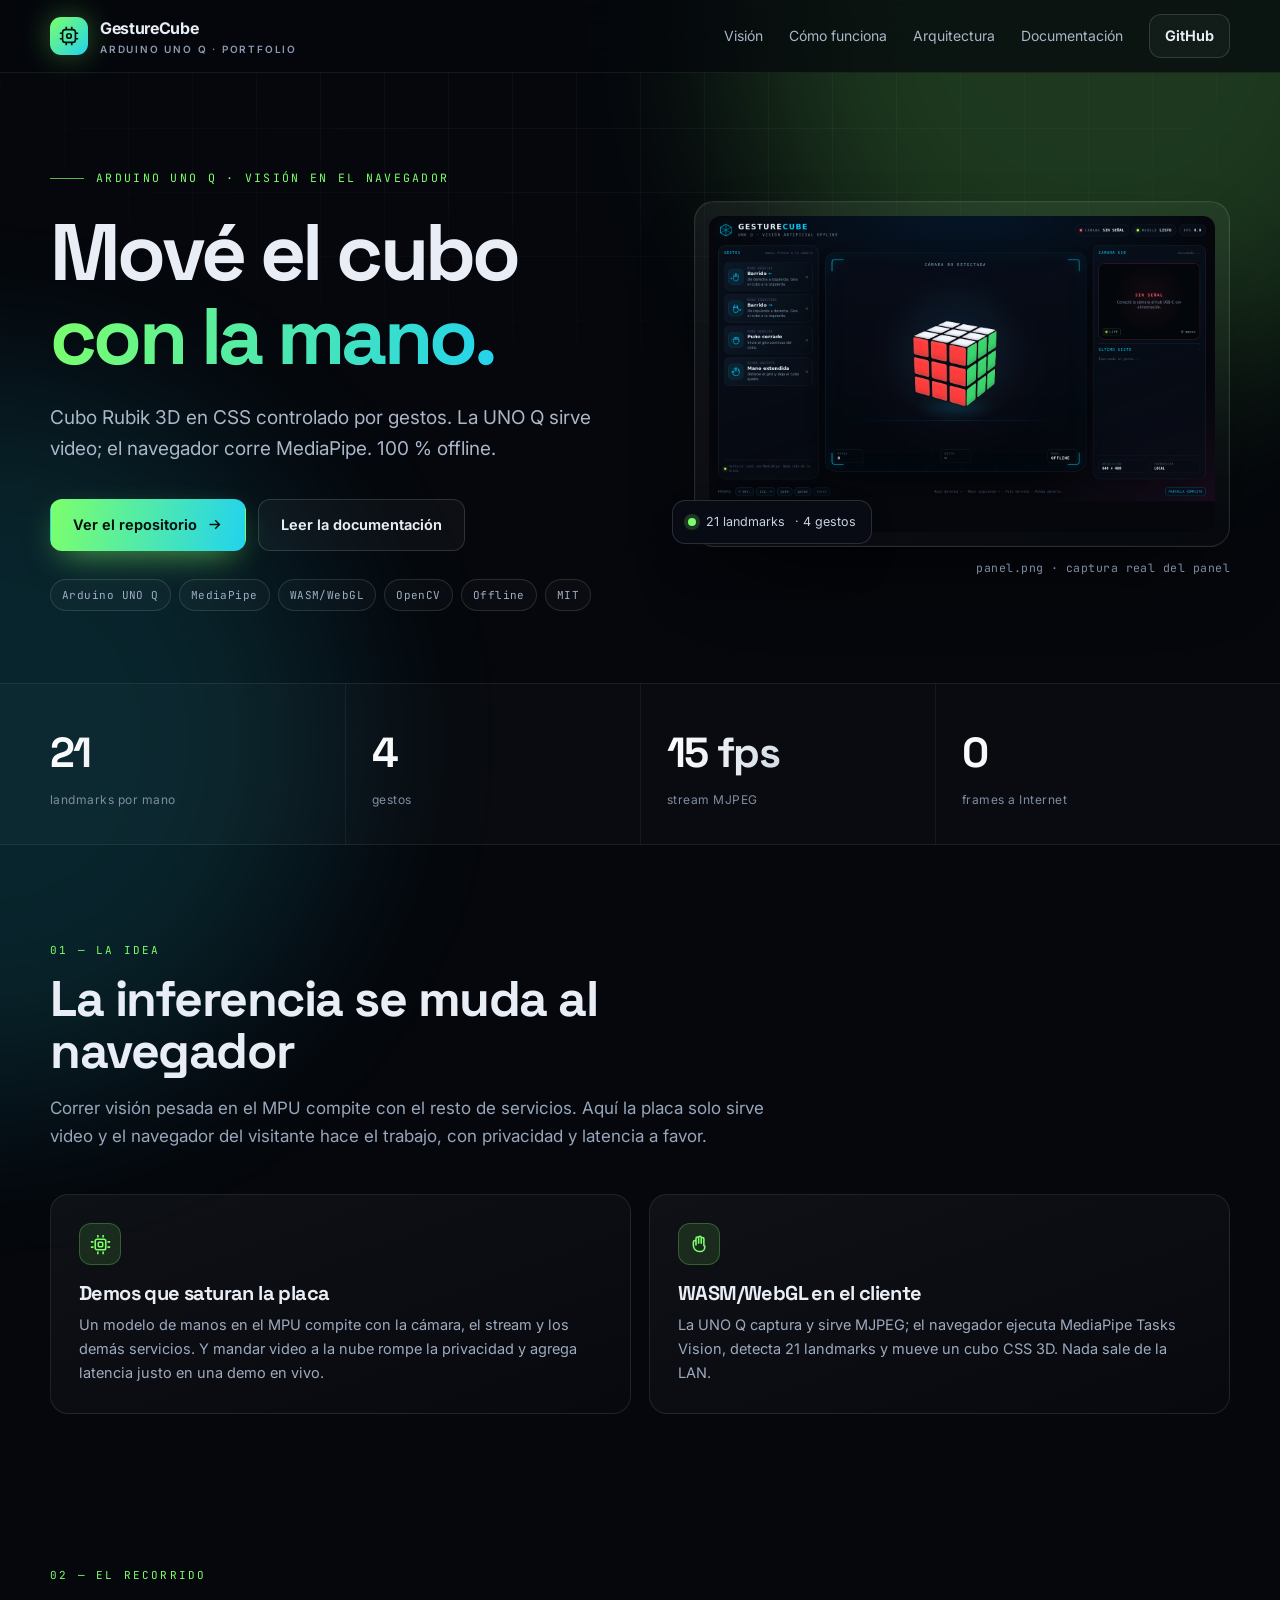
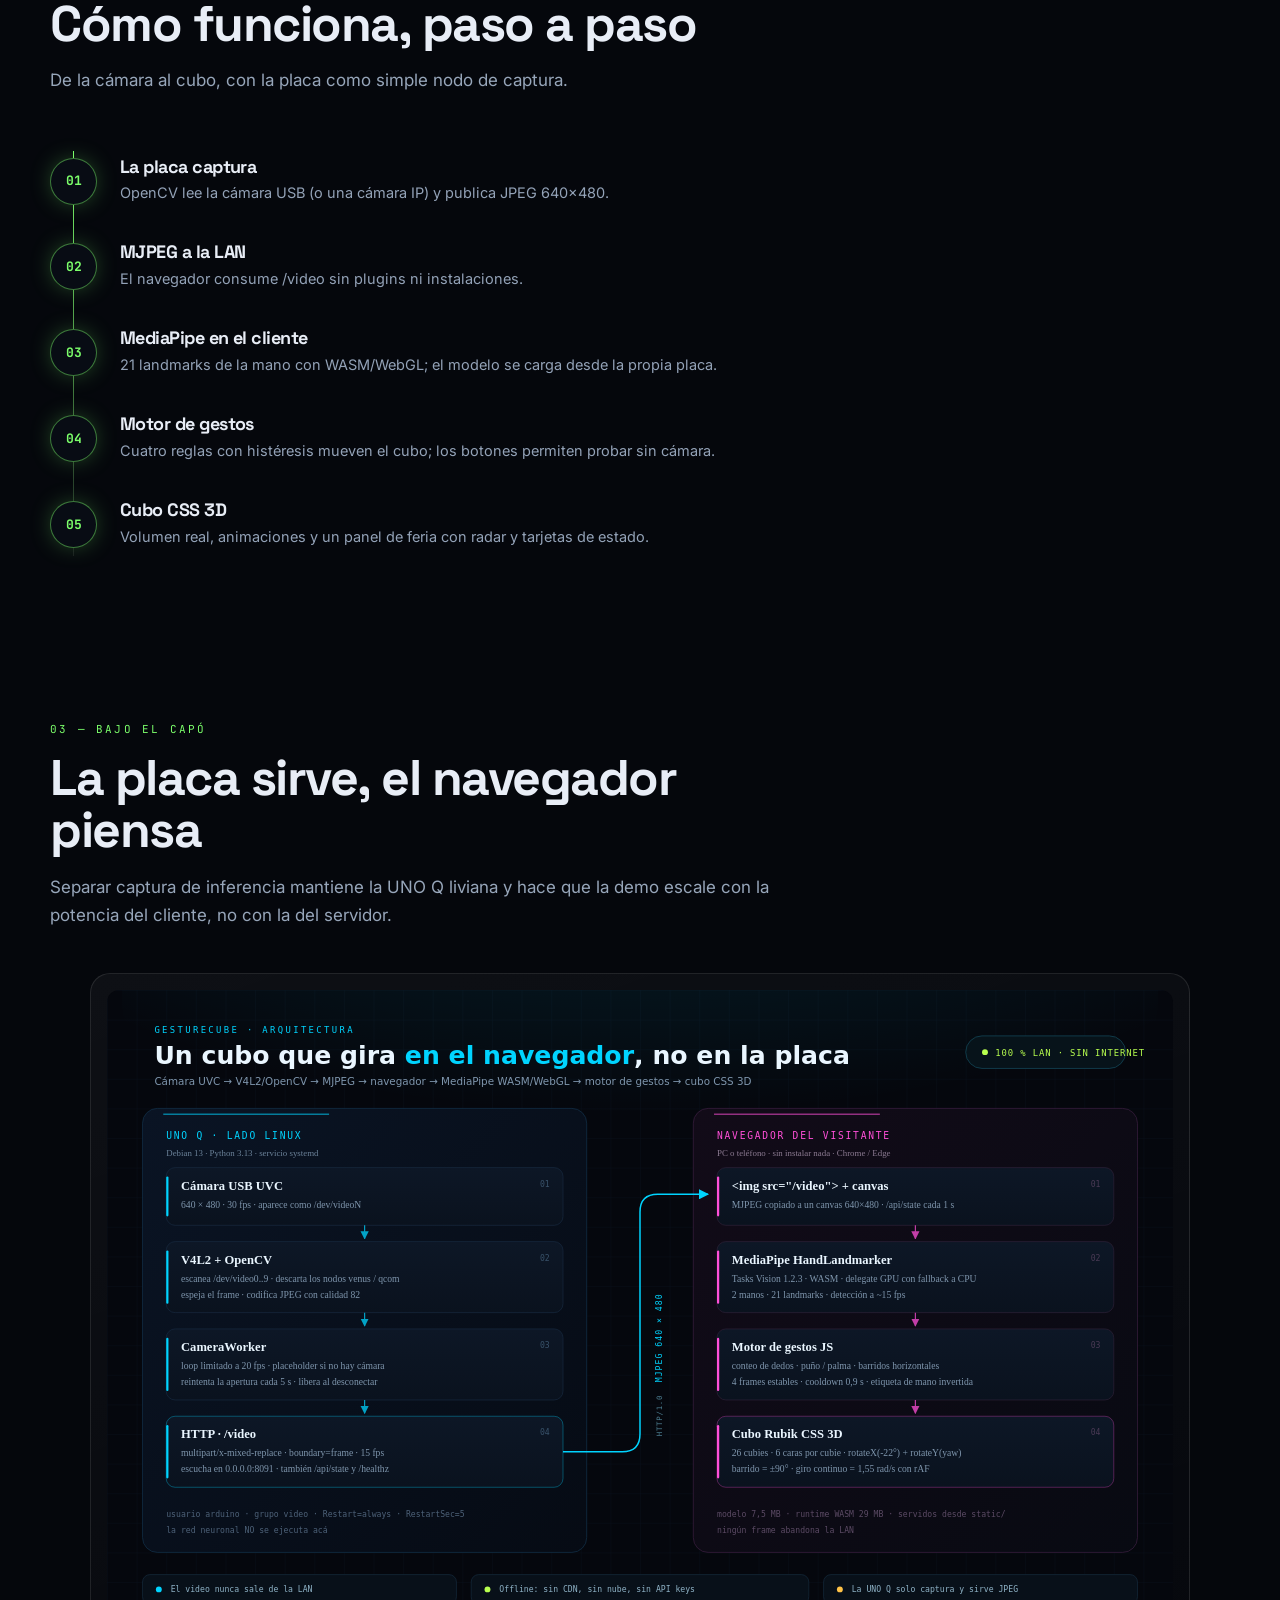
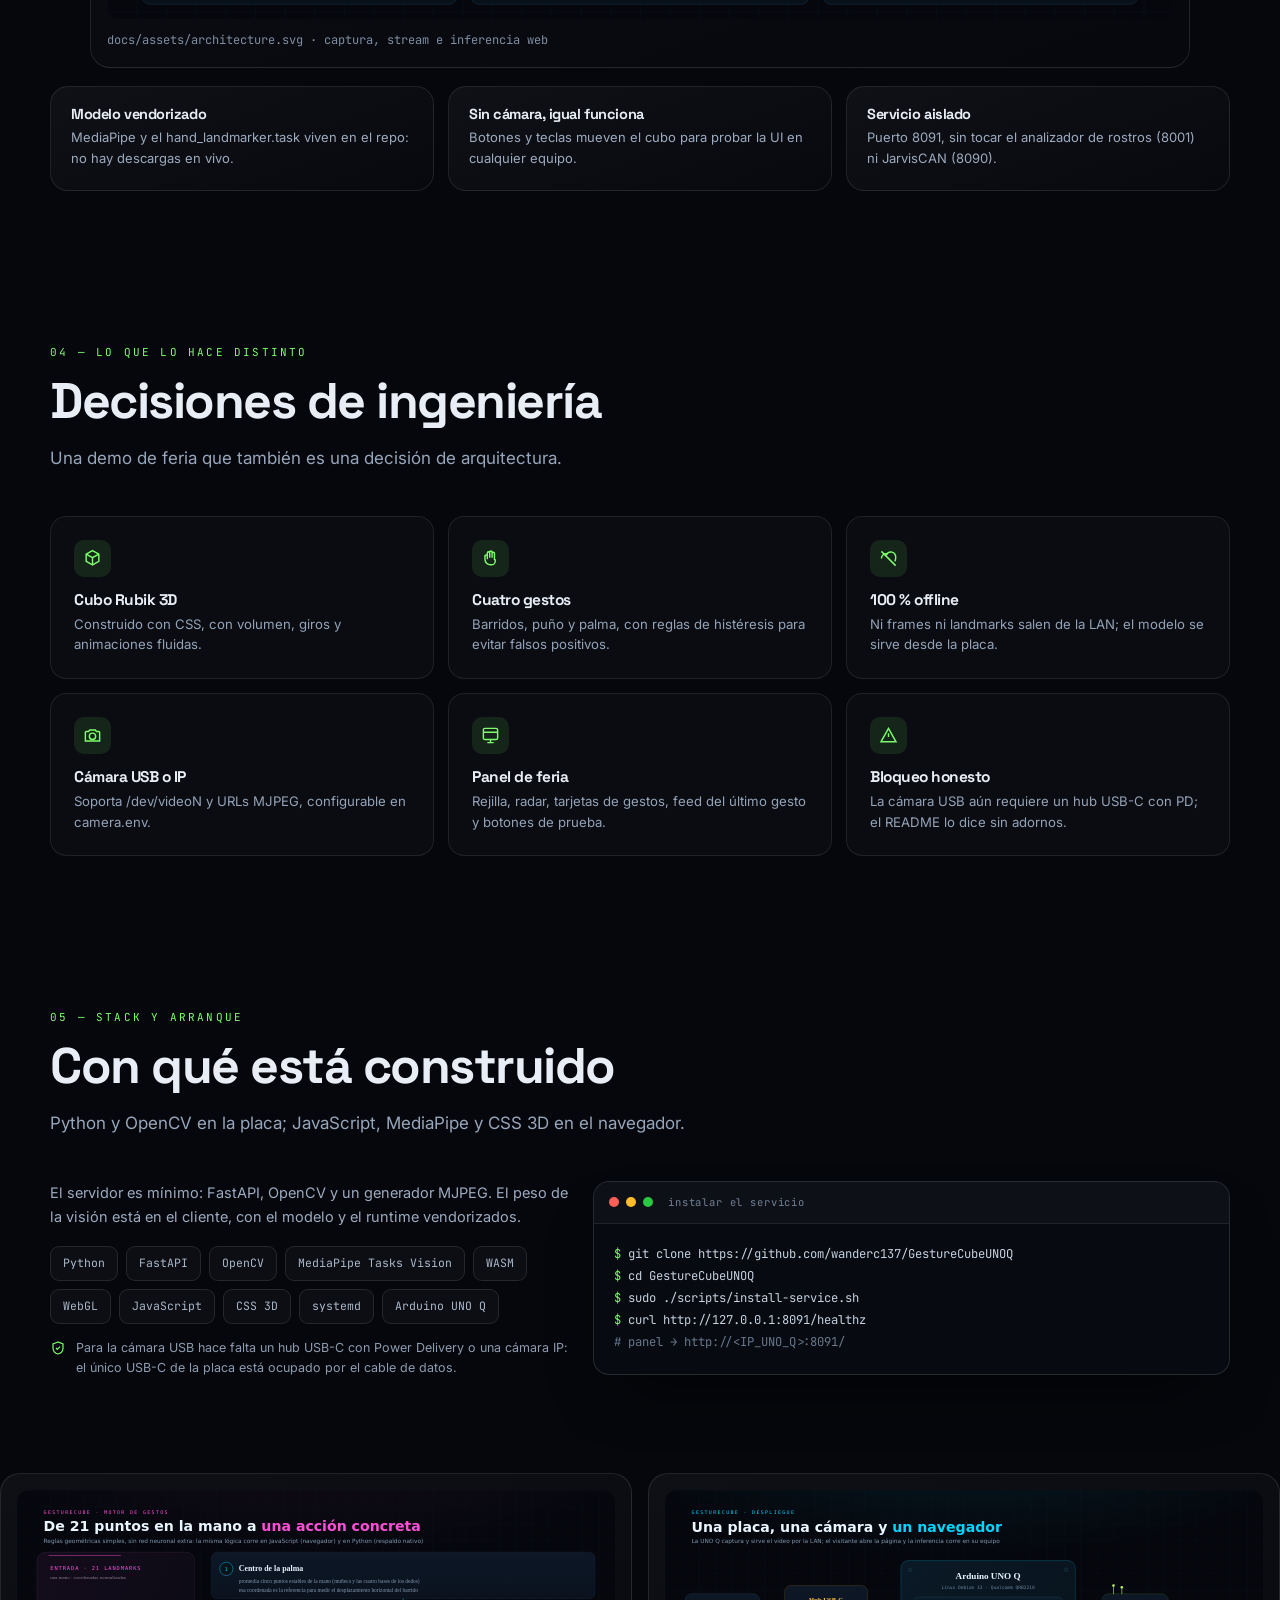
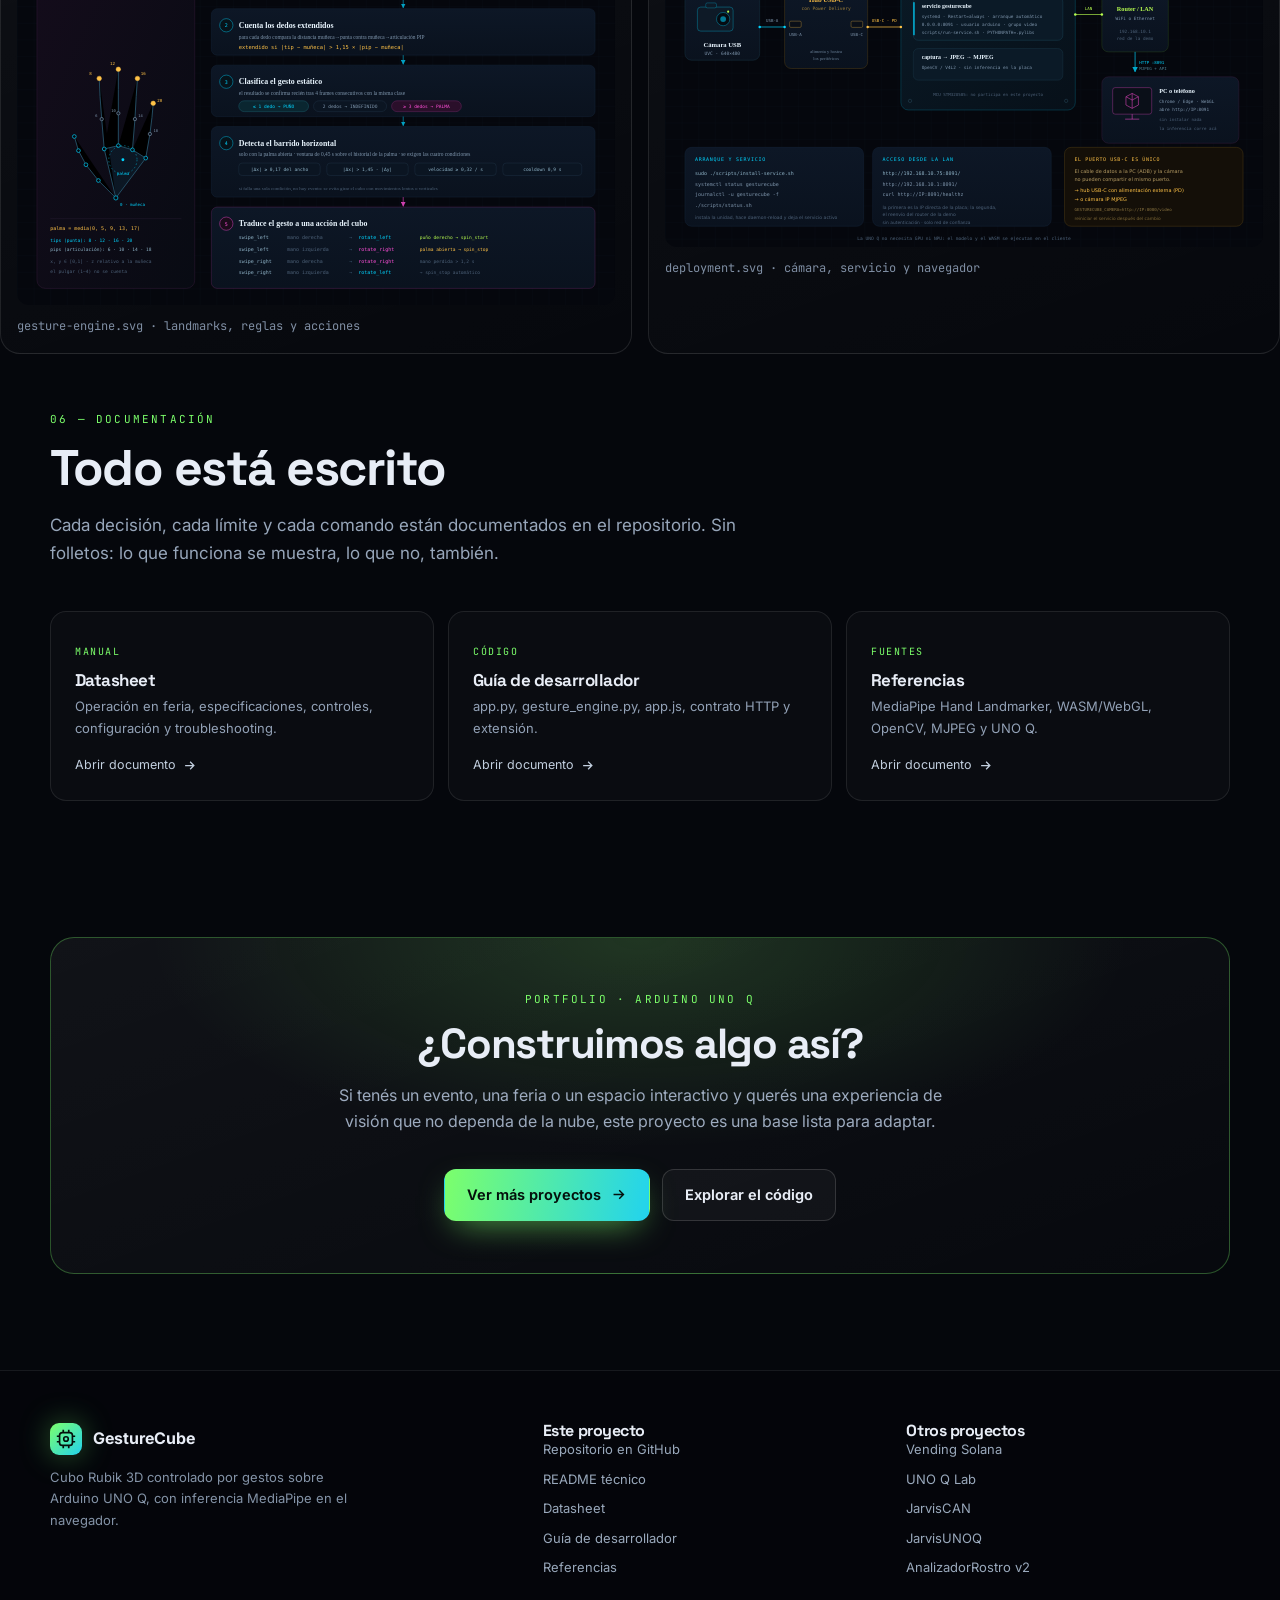
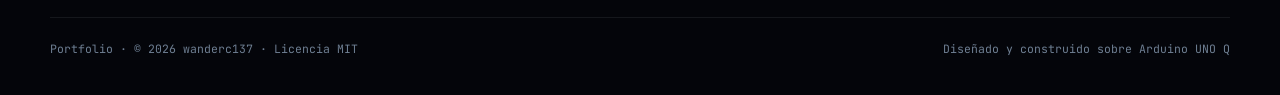
==== commit 34548783: "feat: enlace al portfolio central en el pie" ====
--- a/docs/index.html
+++ b/docs/index.html
@@ -21,7 +21,11 @@
 <link href="https://fonts.googleapis.com/css2?family=Inter:wght@400;500;600;700&family=JetBrains+Mono:wght@400;500;600&family=Space+Grotesk:wght@500;600;700&display=swap" rel="stylesheet">
 <style>
 *,*::before,*::after{box-sizing:border-box}
-html{scroll-behavior:smooth}
+html{scroll-behavior:smooth;scrollbar-color:#2a3448 #05070c;scrollbar-width:thin}
+::-webkit-scrollbar{width:10px;height:10px}
+::-webkit-scrollbar-track{background:#05070c}
+::-webkit-scrollbar-thumb{background:#2a3448;border-radius:999px;border:2px solid #05070c}
+::-webkit-scrollbar-thumb:hover{background:#3a4a66}
 body{
   margin:0;background:#05070c;color:#e8edf6;
   font-family:'Inter',system-ui,-apple-system,'Segoe UI',sans-serif;
@@ -422,7 +426,7 @@
       </div>
     </div>
     <div class="foot-bottom">
-      <span>© 2026 wanderc137 · Licencia MIT</span>
+      <span><a href="https://wanderc137.github.io/">Portfolio</a> · © 2026 wanderc137 · Licencia MIT</span>
       <span>Diseñado y construido sobre Arduino UNO Q</span>
     </div>
   </div>
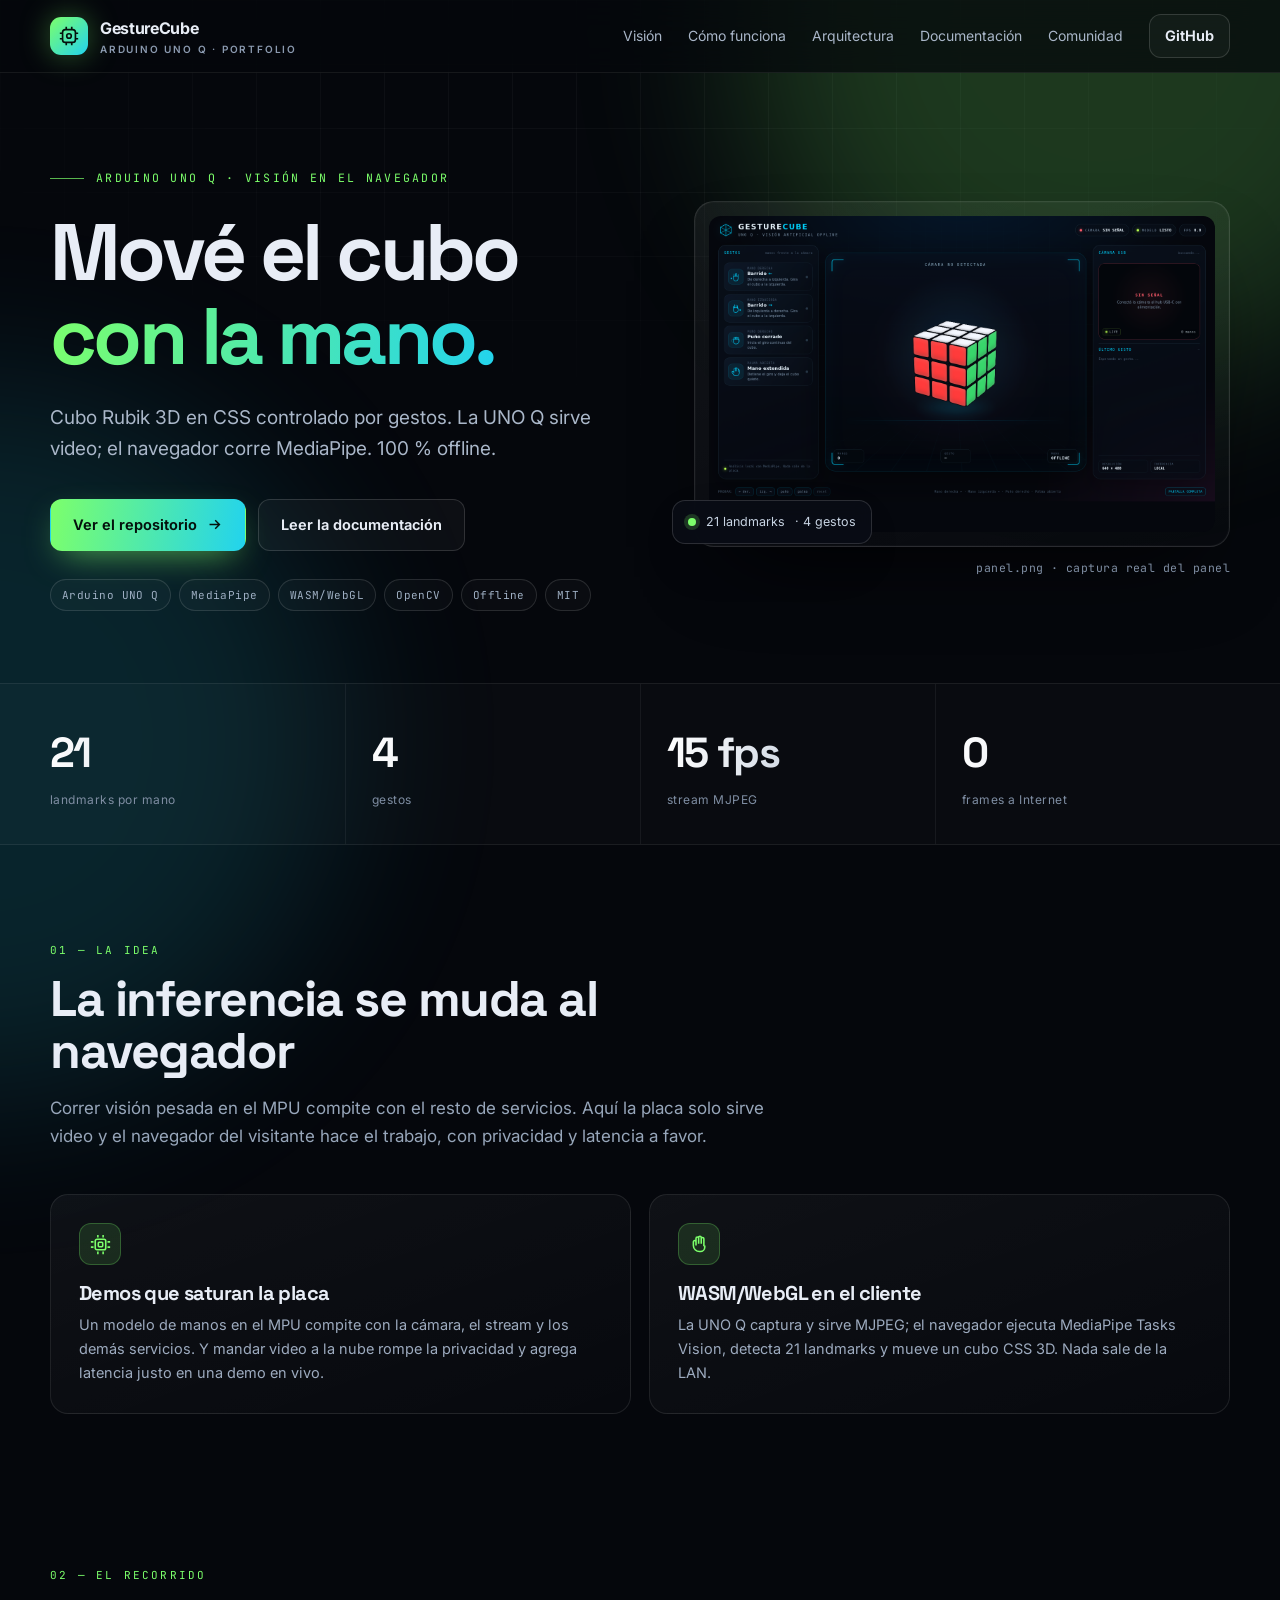
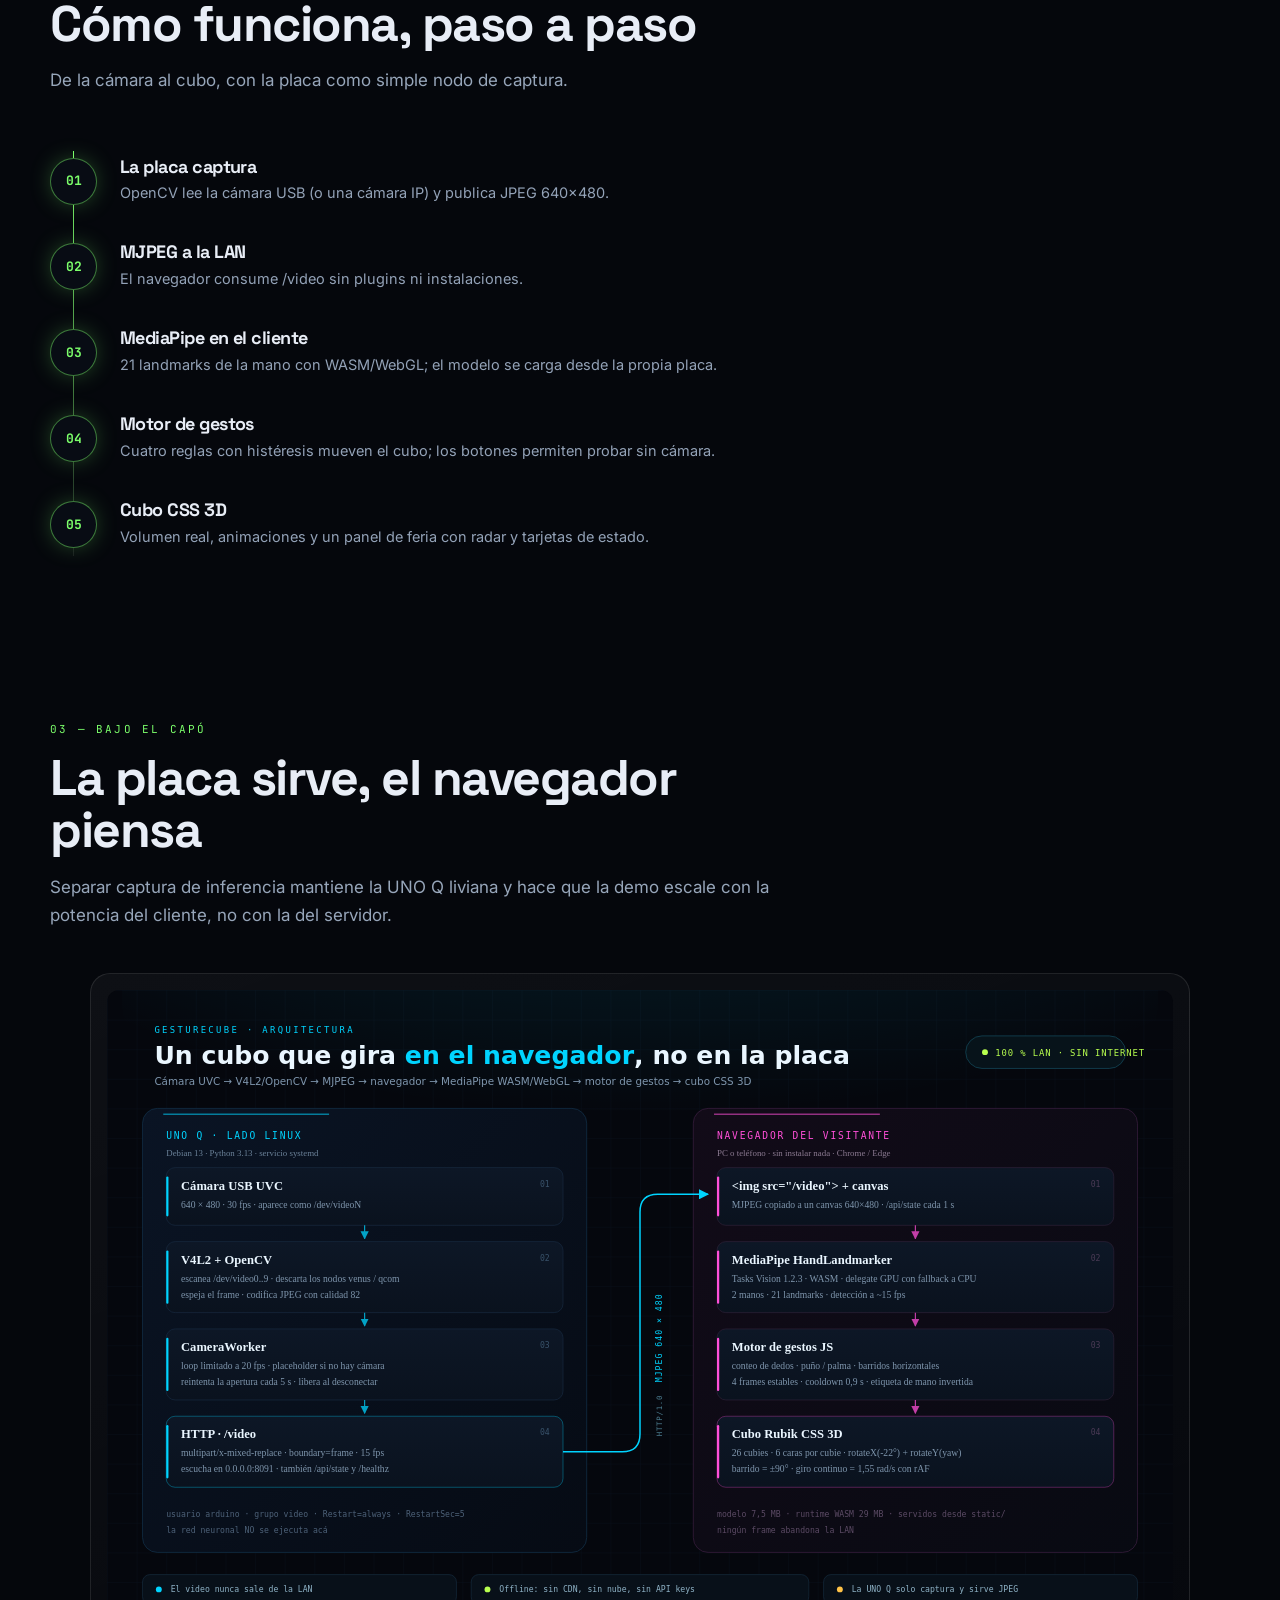
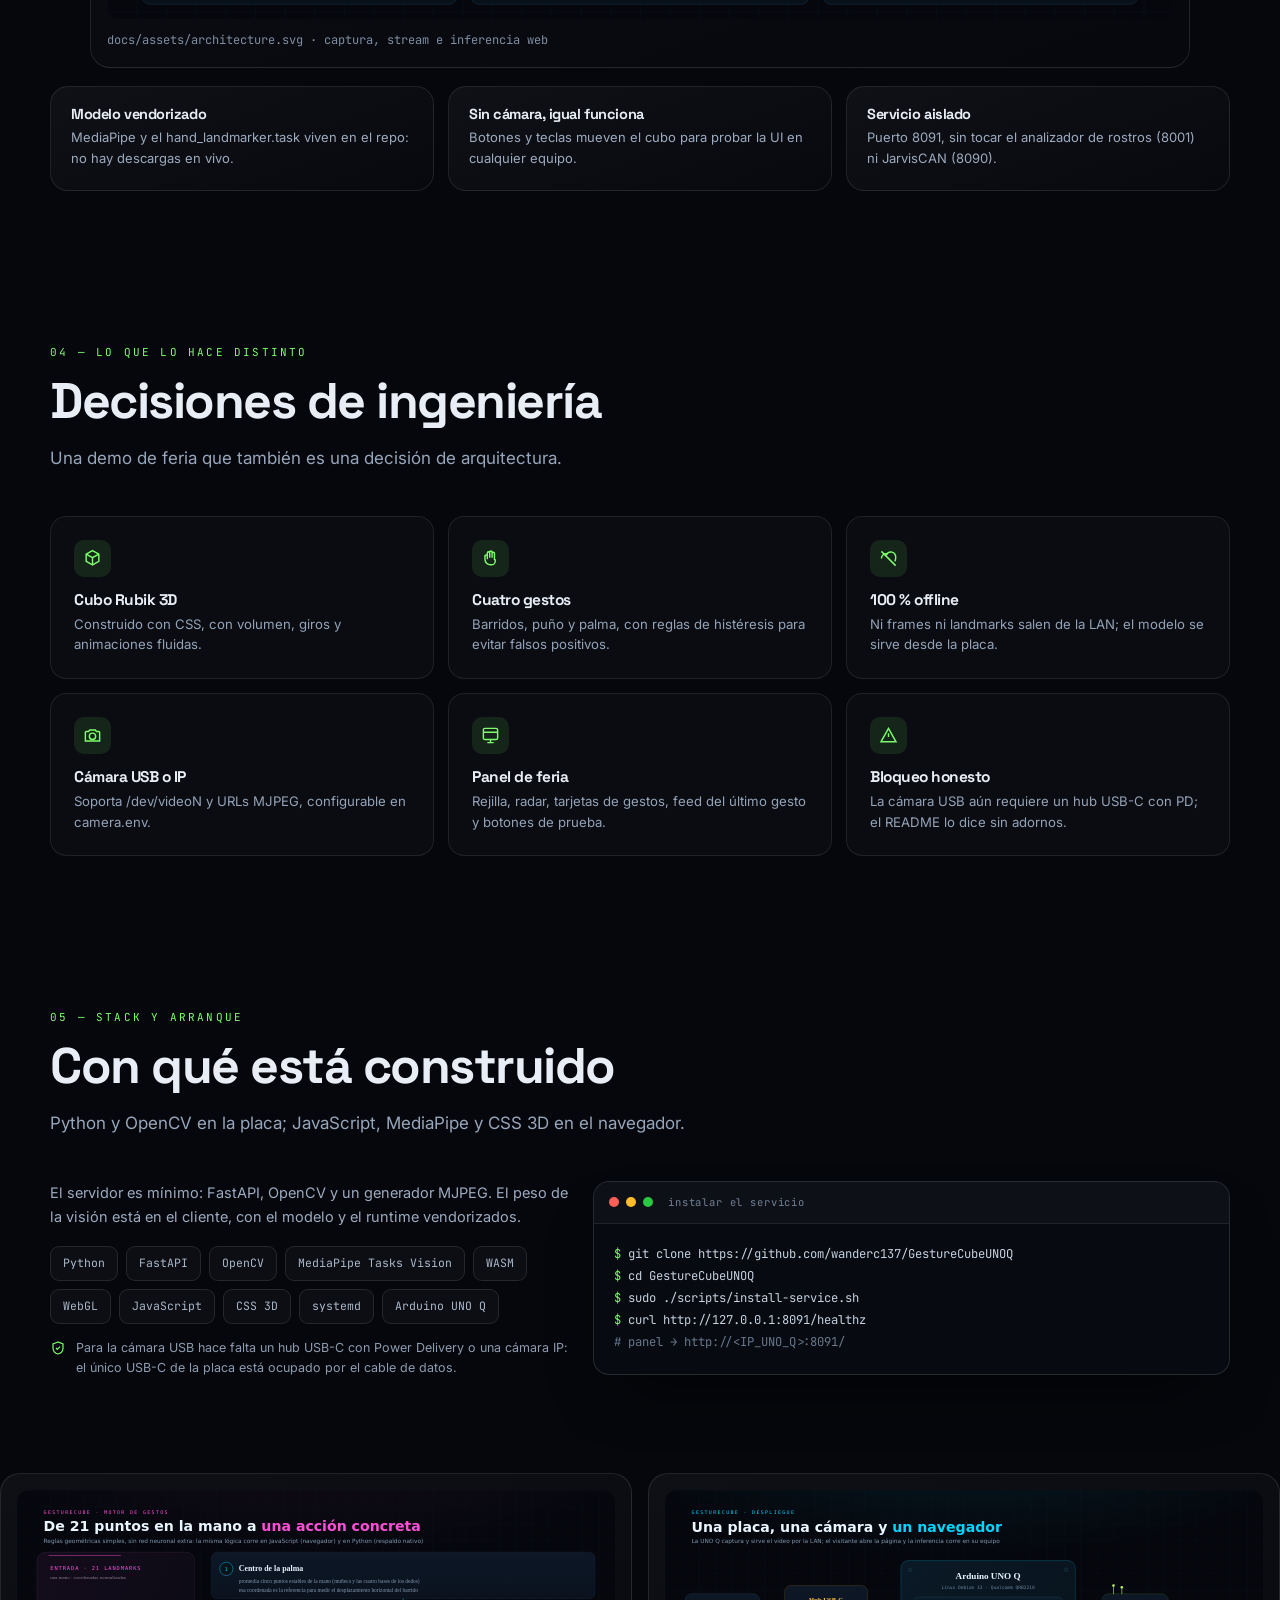
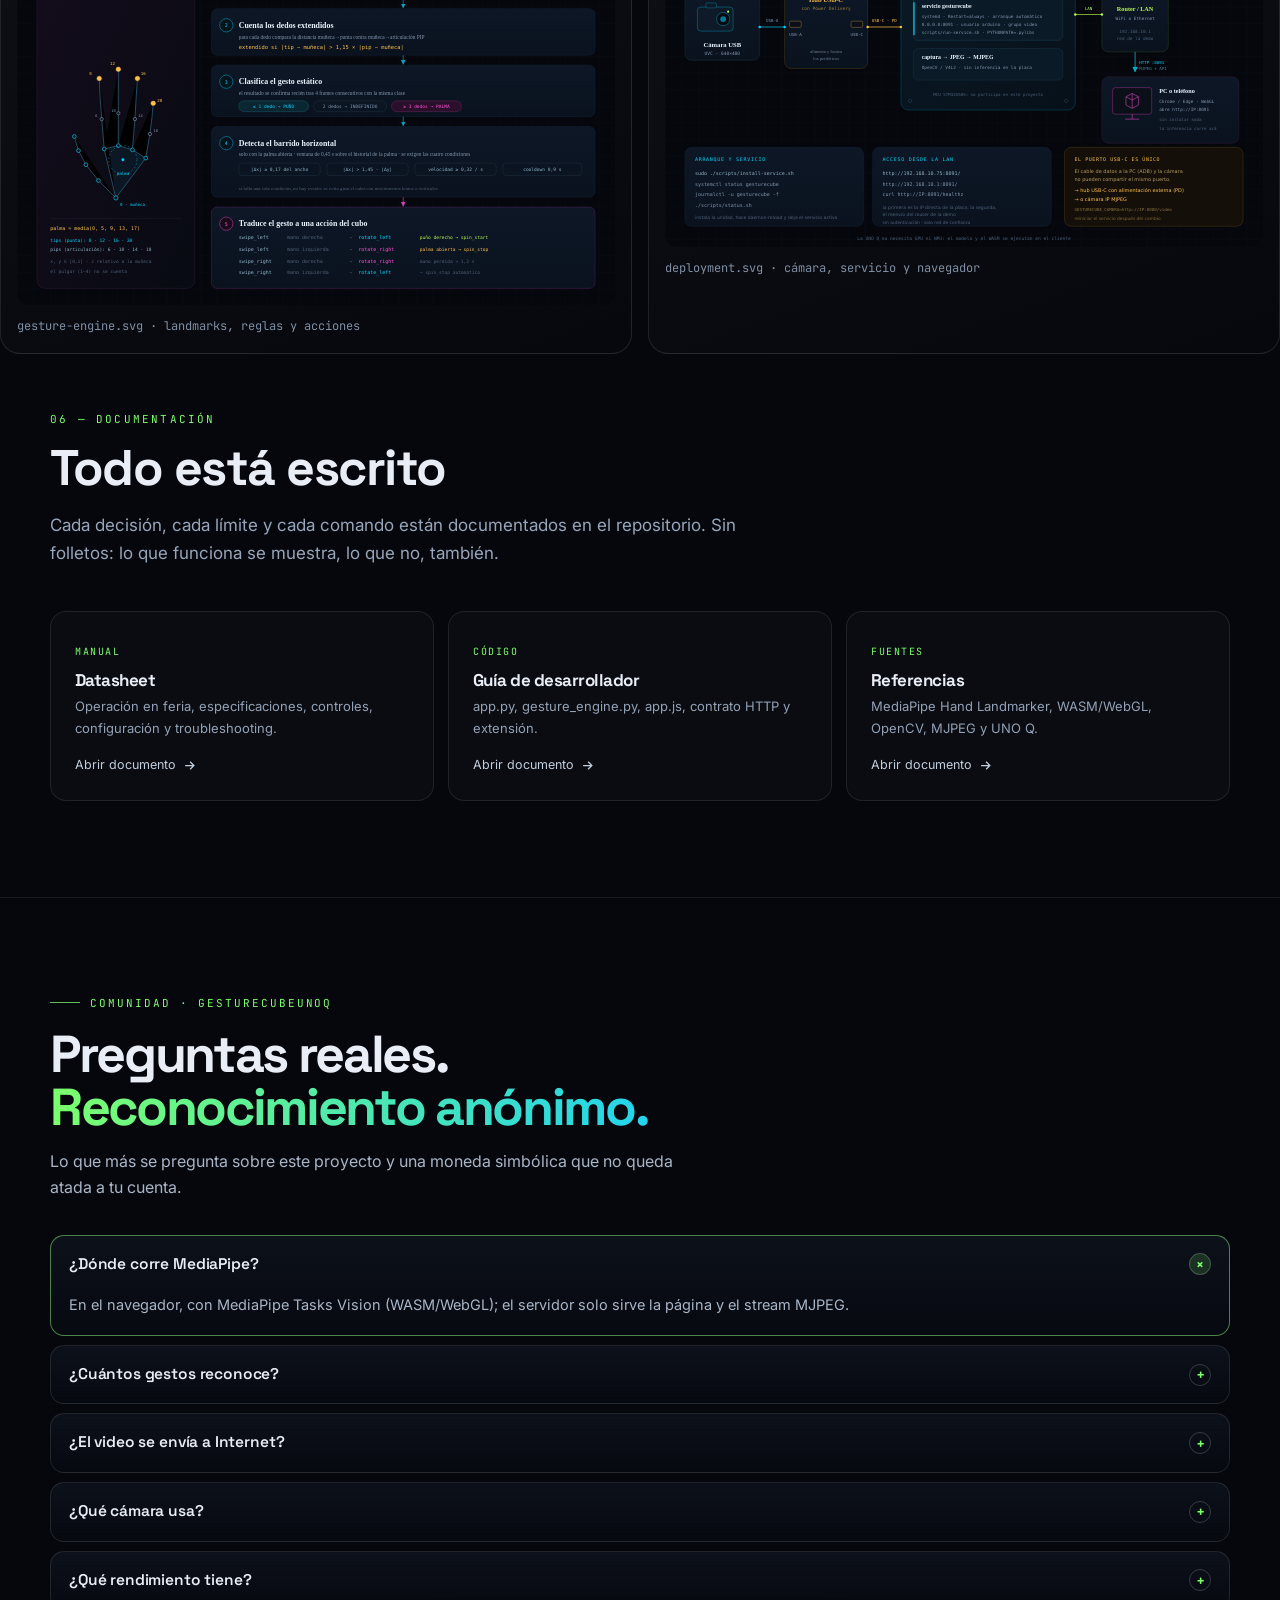
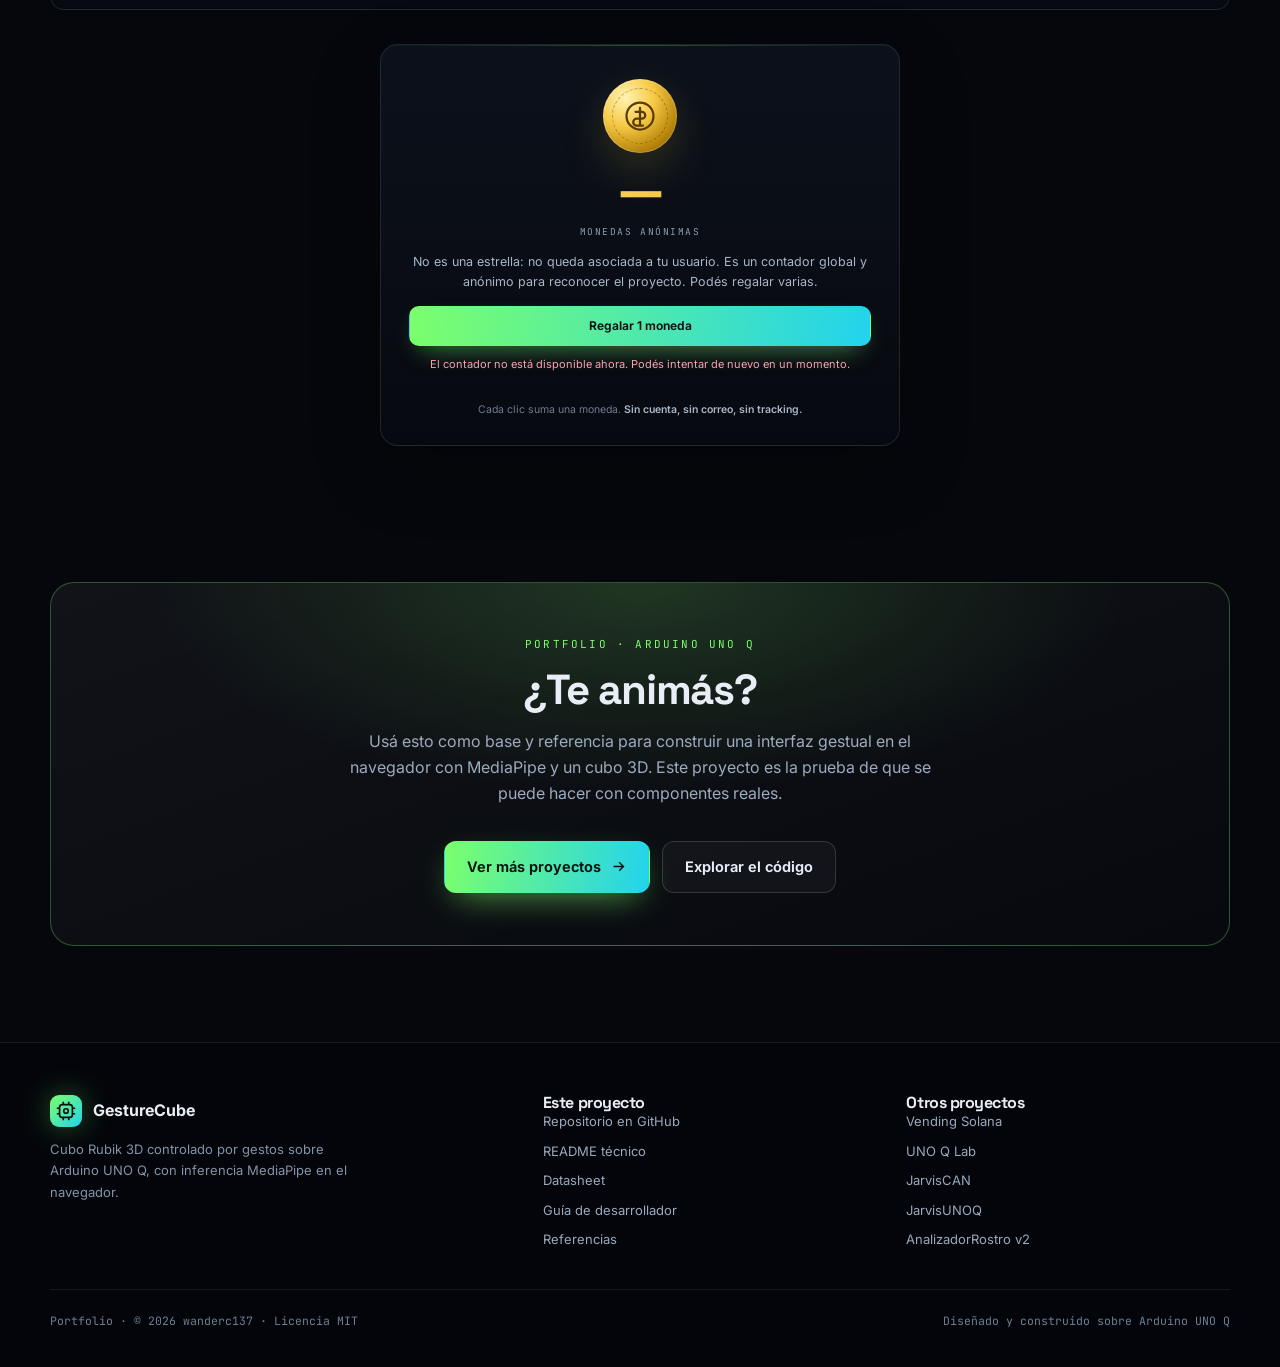
==== commit bd88d83f: "feat: FAQ, monedas anónimas y nuevo CTA" ====
--- a/docs/index.html
+++ b/docs/index.html
@@ -258,7 +258,7 @@
   .section{padding:72px 0}
 }
 </style>
-</head>
+<link rel="stylesheet" href="assets/community.css?v=5"></head>
 <body style="--accent:#7CFF6B;--accent2:#22D3EE">
 <div class="grid-overlay"></div>
 <div class="glow one"></div>
@@ -275,6 +275,7 @@
       <a href="#como">Cómo funciona</a>
       <a href="#arquitectura">Arquitectura</a>
       <a href="#docs">Documentación</a>
+      <a href="#comunidad">Comunidad</a>
       <a class="btn btn-ghost" style="padding:9px 15px" href="https://github.com/wanderc137/GestureCubeUNOQ" target="_blank" rel="noopener">GitHub</a>
     </nav>
   </div>
@@ -392,8 +393,8 @@
   <div class="wrap">
     <div class="cta-card reveal">
       <div class="kicker" style="justify-content:center">Portfolio · Arduino UNO Q</div>
-      <h2>¿Construimos algo así?</h2>
-      <p>Si tenés un evento, una feria o un espacio interactivo y querés una experiencia de visión que no dependa de la nube, este proyecto es una base lista para adaptar.</p>
+      <h2>¿Te animás?</h2>
+      <p>Usá esto como base y referencia para construir una interfaz gestual en el navegador con MediaPipe y un cubo 3D. Este proyecto es la prueba de que se puede hacer con componentes reales.</p>
       <div class="hero-actions">
         <a class="btn btn-primary" href="https://github.com/wanderc137" target="_blank" rel="noopener">Ver más proyectos <svg viewBox="0 0 24 24"><path d="M5 12h14M13 6l6 6-6 6"/></svg></a>
         <a class="btn btn-ghost" href="https://github.com/wanderc137/GestureCubeUNOQ" target="_blank" rel="noopener">Explorar el código</a>
@@ -445,5 +446,8 @@
   document.querySelectorAll('.reveal').forEach(function(el){ io.observe(el); });
 })();
 </script>
+
+<script>window.PORTFOLIO_COMMUNITY = {"account": "wanderc137", "repo": "GestureCubeUNOQ", "coinNamespace": "wanderc137-gesturecubeunoq-coins-v1", "faqs": [{"q": "¿Dónde corre MediaPipe?", "a": "En el navegador, con MediaPipe Tasks Vision (WASM/WebGL); el servidor solo sirve la página y el stream MJPEG."}, {"q": "¿Cuántos gestos reconoce?", "a": "Cuatro gestos y <b>21 landmarks</b> de la mano; el motor convierte posiciones en rotaciones del cubo 3D."}, {"q": "¿El video se envía a Internet?", "a": "No. El stream MJPEG es local y la inferencia ocurre en el navegador; no se suben frames."}, {"q": "¿Qué cámara usa?", "a": "La unidad no detectó una cámara USB por el único USB-C ocupado; se puede usar una cámara IP o un hub con PD."}, {"q": "¿Qué rendimiento tiene?", "a": "Alrededor de <b>15 fps</b> de MJPEG; la inferencia depende del navegador y de la GPU integrada."}]};</script>
+<script src="assets/community.js?v=5" defer></script>
 </body>
 </html>
--- a/docs/assets/community.css
+++ b/docs/assets/community.css
@@ -0,0 +1,118 @@
+/* Comunidad · FAQ, preguntas y monedas anónimas */
+.psc-section{
+  position:relative;
+  scroll-margin-top:86px;
+  padding:clamp(56px,8vw,96px) 0;
+  border-top:1px solid rgba(255,255,255,.08);
+}
+.psc-head{max-width:760px;margin-bottom:34px}
+.psc-kicker{
+  display:flex;align-items:center;gap:10px;margin-bottom:16px;
+  font-family:'JetBrains Mono',ui-monospace,monospace;font-size:11px;letter-spacing:.18em;
+  text-transform:uppercase;color:var(--accent);
+}
+.psc-kicker::before{content:"";width:30px;height:1px;background:var(--accent);opacity:.75}
+.psc-head h2{
+  font-family:'Space Grotesk','Inter',sans-serif;font-size:clamp(32px,4.2vw,52px);
+  line-height:1.02;letter-spacing:-.045em;margin:0 0 14px;
+}
+.psc-head p{color:#a9b6c8;font-size:16px;line-height:1.65;margin:0;max-width:66ch}
+.psc-head .psc-grad{
+  background:linear-gradient(100deg,var(--accent),var(--accent2));
+  -webkit-background-clip:text;background-clip:text;color:transparent;
+}
+.psc-faq{display:flex;flex-direction:column;gap:9px;margin-bottom:34px}
+.psc-faq-item{
+  border:1px solid rgba(255,255,255,.1);border-radius:14px;
+  background:linear-gradient(180deg,rgba(14,20,31,.78),rgba(8,11,18,.72));
+  overflow:hidden;transition:border-color .18s,background .18s;
+}
+.psc-faq-item:hover{border-color:rgba(255,255,255,.18)}
+.psc-faq-item[open]{border-color:color-mix(in srgb,var(--accent) 42%,rgba(255,255,255,.12))}
+.psc-faq-item summary{
+  display:flex;align-items:center;justify-content:space-between;gap:16px;
+  padding:16px 18px;cursor:pointer;list-style:none;
+  font-family:'Space Grotesk','Inter',sans-serif;font-size:15.5px;font-weight:600;letter-spacing:-.01em;
+}
+.psc-faq-item summary::-webkit-details-marker{display:none}
+.psc-faq-item summary .psc-plus{
+  flex:0 0 22px;width:22px;height:22px;border-radius:50%;
+  display:grid;place-items:center;border:1px solid rgba(255,255,255,.18);
+  color:var(--accent);font-size:15px;line-height:1;transition:transform .2s,background .2s;
+}
+.psc-faq-item[open] summary .psc-plus{transform:rotate(45deg);background:color-mix(in srgb,var(--accent) 14%,transparent)}
+.psc-faq-body{padding:0 18px 17px;color:#a9b6c8;font-size:14.5px;line-height:1.7}
+.psc-faq-body code{font-family:'JetBrains Mono',monospace;font-size:.88em;color:#d8e4f5;background:rgba(255,255,255,.06);padding:2px 5px;border-radius:5px}
+.psc-coin-wrap{max-width:520px;margin:0 auto;width:100%}
+.psc-grid{display:grid;grid-template-columns:minmax(0,1.25fr) minmax(300px,.75fr);gap:16px;align-items:stretch}
+.psc-card{
+  position:relative;border:1px solid rgba(255,255,255,.1);border-radius:18px;
+  background:linear-gradient(180deg,rgba(14,20,31,.82),rgba(8,11,18,.75));
+  padding:clamp(18px,2.6vw,28px);box-shadow:0 24px 70px rgba(0,0,0,.22);
+  overflow:hidden;
+}
+.psc-card::before{
+  content:"";position:absolute;inset:0 0 auto;height:1px;
+  background:linear-gradient(90deg,transparent,color-mix(in srgb,var(--accent) 45%,transparent),transparent);
+  opacity:.6;
+}
+.psc-card h3{
+  font-family:'Space Grotesk','Inter',sans-serif;font-size:20px;letter-spacing:-.025em;margin:0 0 5px;
+}
+.psc-card .psc-sub{color:#8e9bb0;font-size:12.5px;line-height:1.5;margin:0 0 16px}
+.psc-btn{
+  display:inline-flex;align-items:center;justify-content:center;gap:7px;
+  border:1px solid rgba(255,255,255,.16);border-radius:10px;padding:9px 14px;
+  background:rgba(255,255,255,.03);color:#e8edf6;font:inherit;font-size:12px;font-weight:650;
+  cursor:pointer;transition:transform .14s,border-color .14s,background .14s,box-shadow .14s;
+}
+.psc-btn:hover{transform:translateY(-1px);border-color:rgba(255,255,255,.3);background:rgba(255,255,255,.06)}
+.psc-btn.primary{
+  background:linear-gradient(100deg,var(--accent),var(--accent2));border-color:transparent;color:#04110c;
+  box-shadow:0 10px 26px -12px color-mix(in srgb,var(--accent) 75%,transparent);
+}
+.psc-btn.primary:hover{filter:brightness(1.06);box-shadow:0 16px 34px -12px color-mix(in srgb,var(--accent) 80%,transparent)}
+.psc-btn:disabled{opacity:.55;cursor:not-allowed;transform:none;filter:none}
+
+.psc-coin{display:flex;flex-direction:column;justify-content:space-between;min-height:100%}
+.psc-coin-top{text-align:center;padding:6px 0 12px}
+.psc-coin-icon{
+  width:74px;height:74px;margin:0 auto 10px;border-radius:50%;
+  display:grid;place-items:center;position:relative;
+  background:radial-gradient(circle at 30% 25%,#fff3b0,#f6c945 38%,#b8860b 72%,#6b4c00 100%);
+  box-shadow:0 0 0 1px rgba(255,255,255,.2) inset,0 16px 45px rgba(246,201,69,.18);
+  animation:psc-float 4.5s ease-in-out infinite;
+}
+.psc-coin-icon::after{
+  content:"";position:absolute;inset:9px;border-radius:50%;border:1px dashed rgba(70,45,0,.38);
+}
+.psc-coin-icon svg{width:36px;height:36px;position:relative;z-index:1}
+.psc-coin-count{
+  font-family:'Space Grotesk','Inter',sans-serif;font-size:clamp(38px,5vw,54px);
+  line-height:1;letter-spacing:-.05em;font-weight:700;
+  background:linear-gradient(100deg,#fff0a8,#f6c945 55%,#d99a12);
+  -webkit-background-clip:text;background-clip:text;color:transparent;
+}
+.psc-coin-label{font-family:'JetBrains Mono',monospace;font-size:9.5px;letter-spacing:.16em;text-transform:uppercase;color:#8e9bb0;margin-top:7px}
+.psc-coin-copy{color:#a9b6c8;font-size:12.5px;line-height:1.6;text-align:center;margin:0 0 14px}
+.psc-coin-btn{width:100%}
+.psc-coin-msg{min-height:34px;text-align:center;font-size:11px;color:#8e9bb0;line-height:1.5;margin:10px 0 0}
+.psc-coin-msg.ok{color:#f6c945}
+.psc-coin-msg.bad{color:#ff9fb1}
+.psc-coin-small{font-size:10.5px;color:#6f7c91;text-align:center;line-height:1.5;margin:12px 0 0}
+.psc-coin-small strong{color:#a9b6c8;font-weight:600}
+@keyframes psc-float{0%,100%{transform:translateY(0)}50%{transform:translateY(-5px)}}
+@media(max-width:860px){
+  .psc-grid{grid-template-columns:1fr}
+  .psc-coin{min-height:auto}
+}
+@media(max-width:560px){
+  .psc-faq-item summary{font-size:14px;padding:14px}
+  .psc-faq-body{padding:0 14px 15px;font-size:13.5px}
+  .psc-actions{width:100%}
+  .psc-actions .psc-btn{flex:1}
+}
+@media(prefers-reduced-motion:reduce){
+  .psc-coin-icon{animation:none}
+  .psc-btn,.psc-faq-item{transition:none}
+}
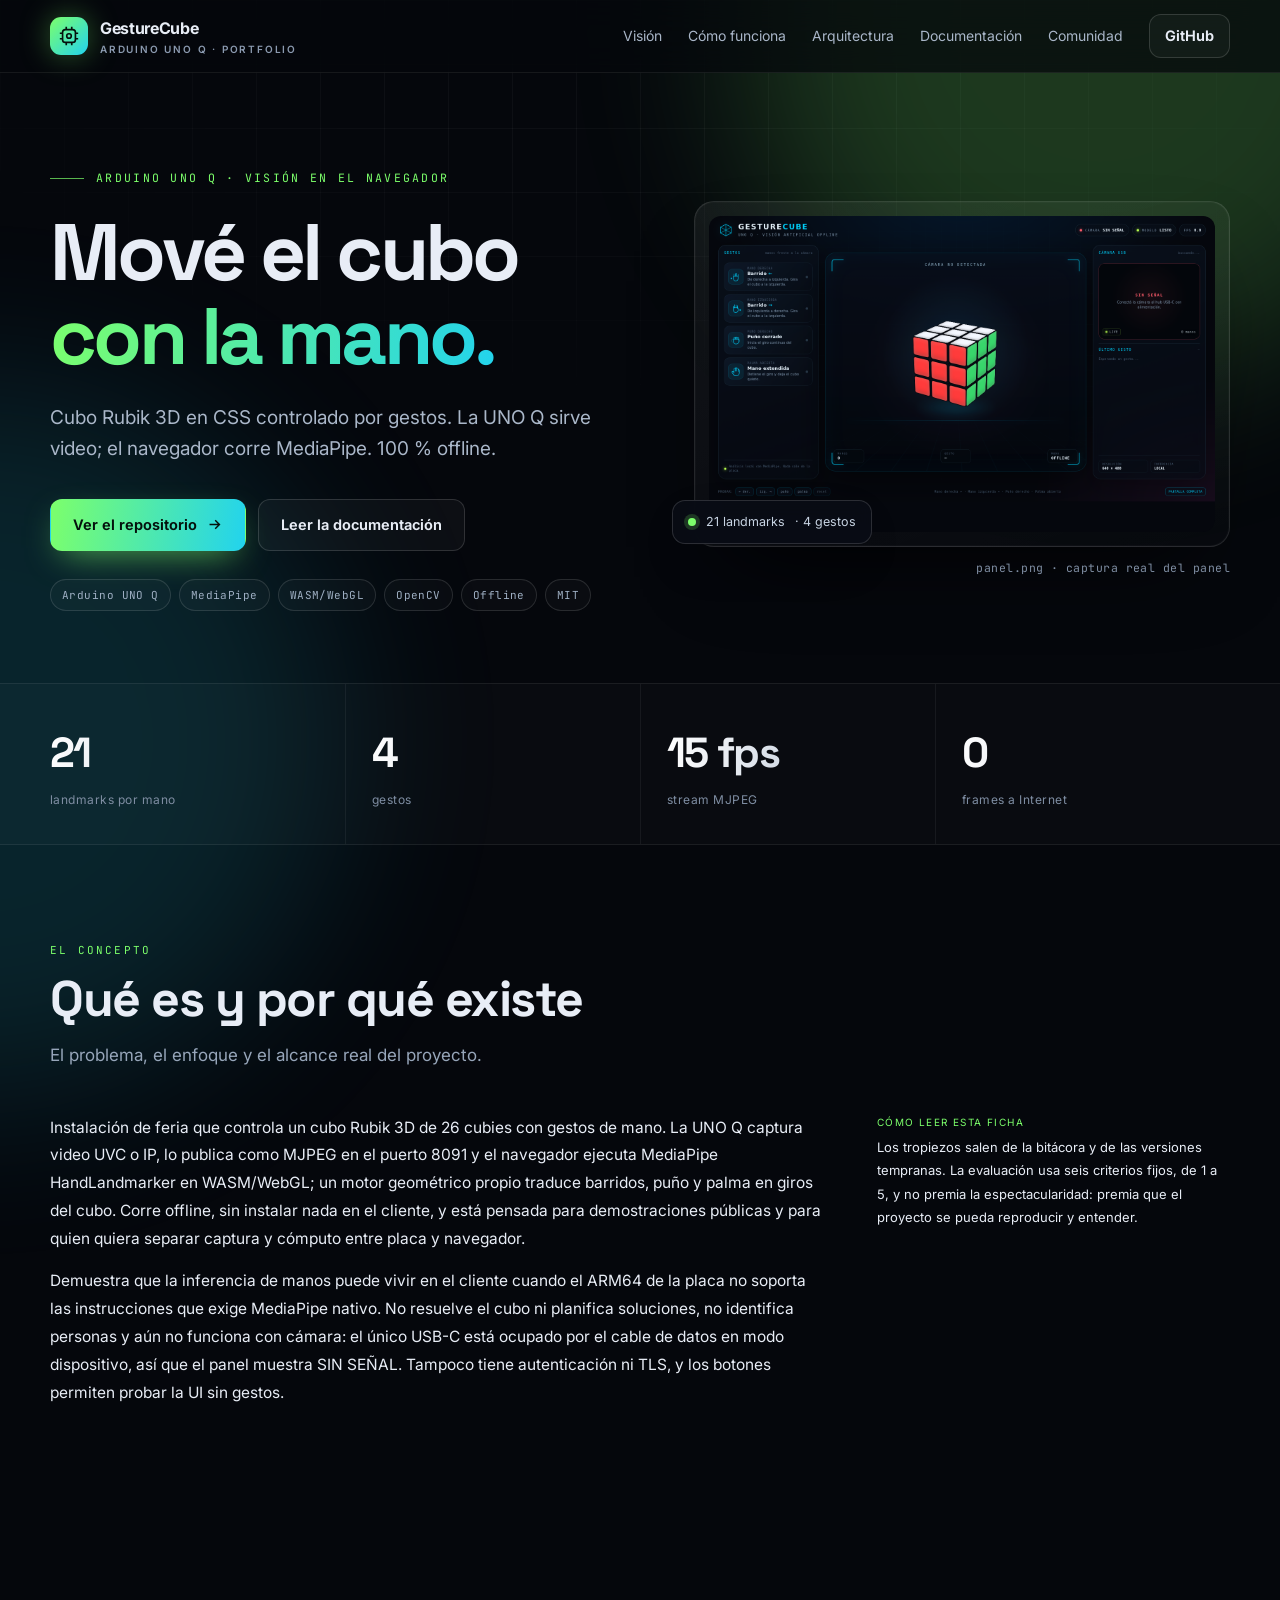
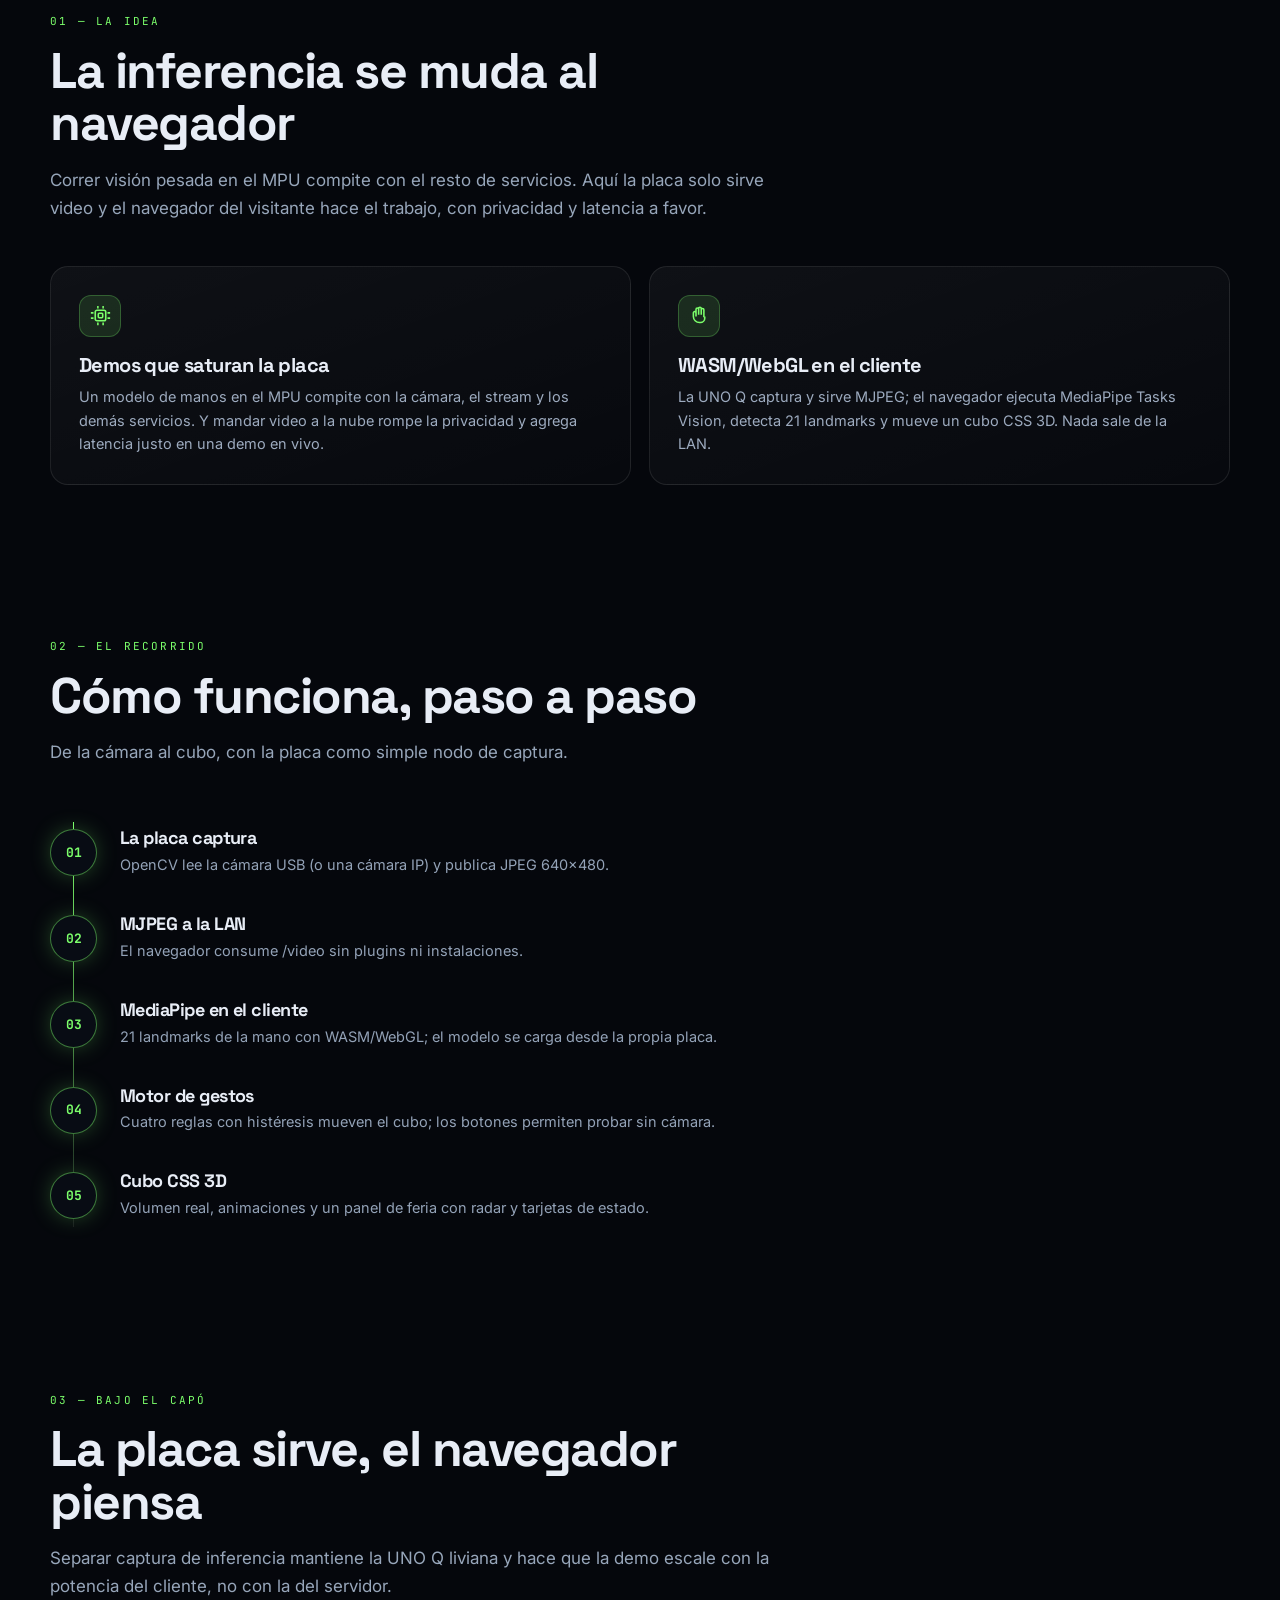
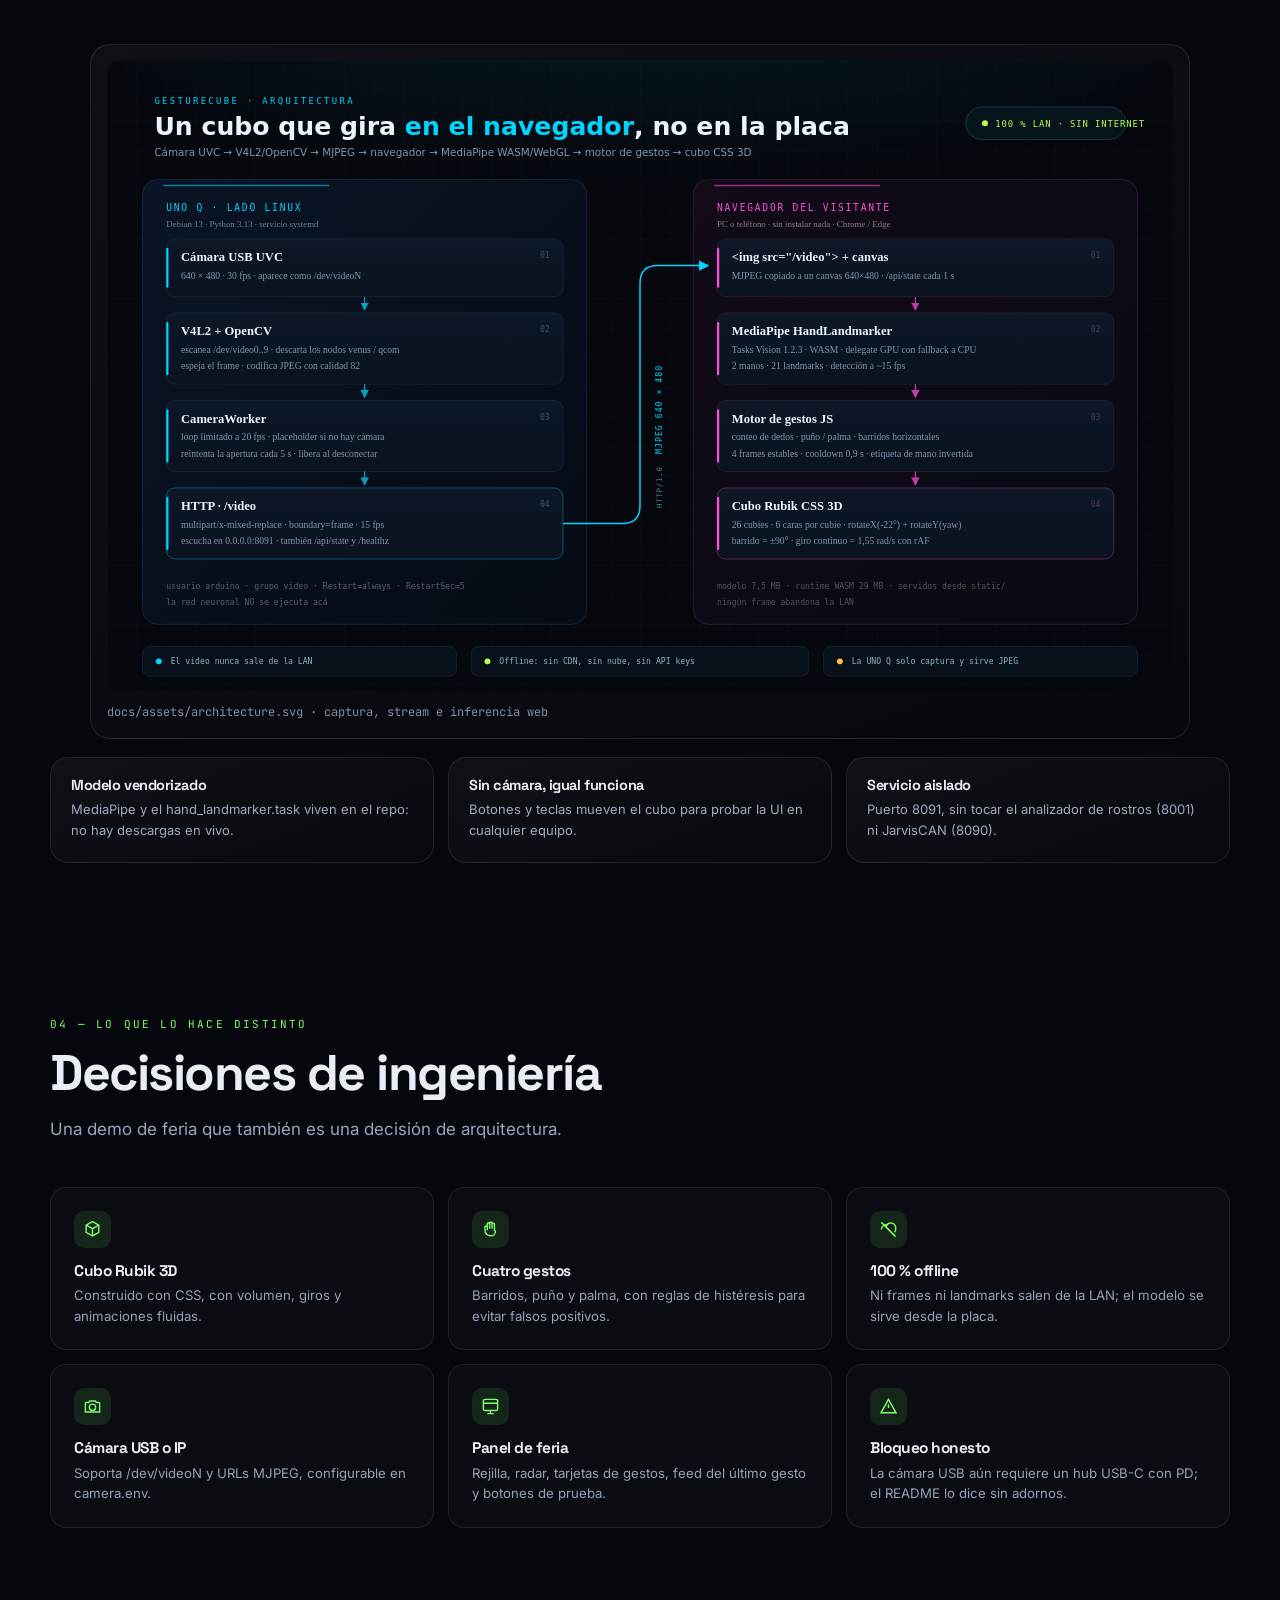
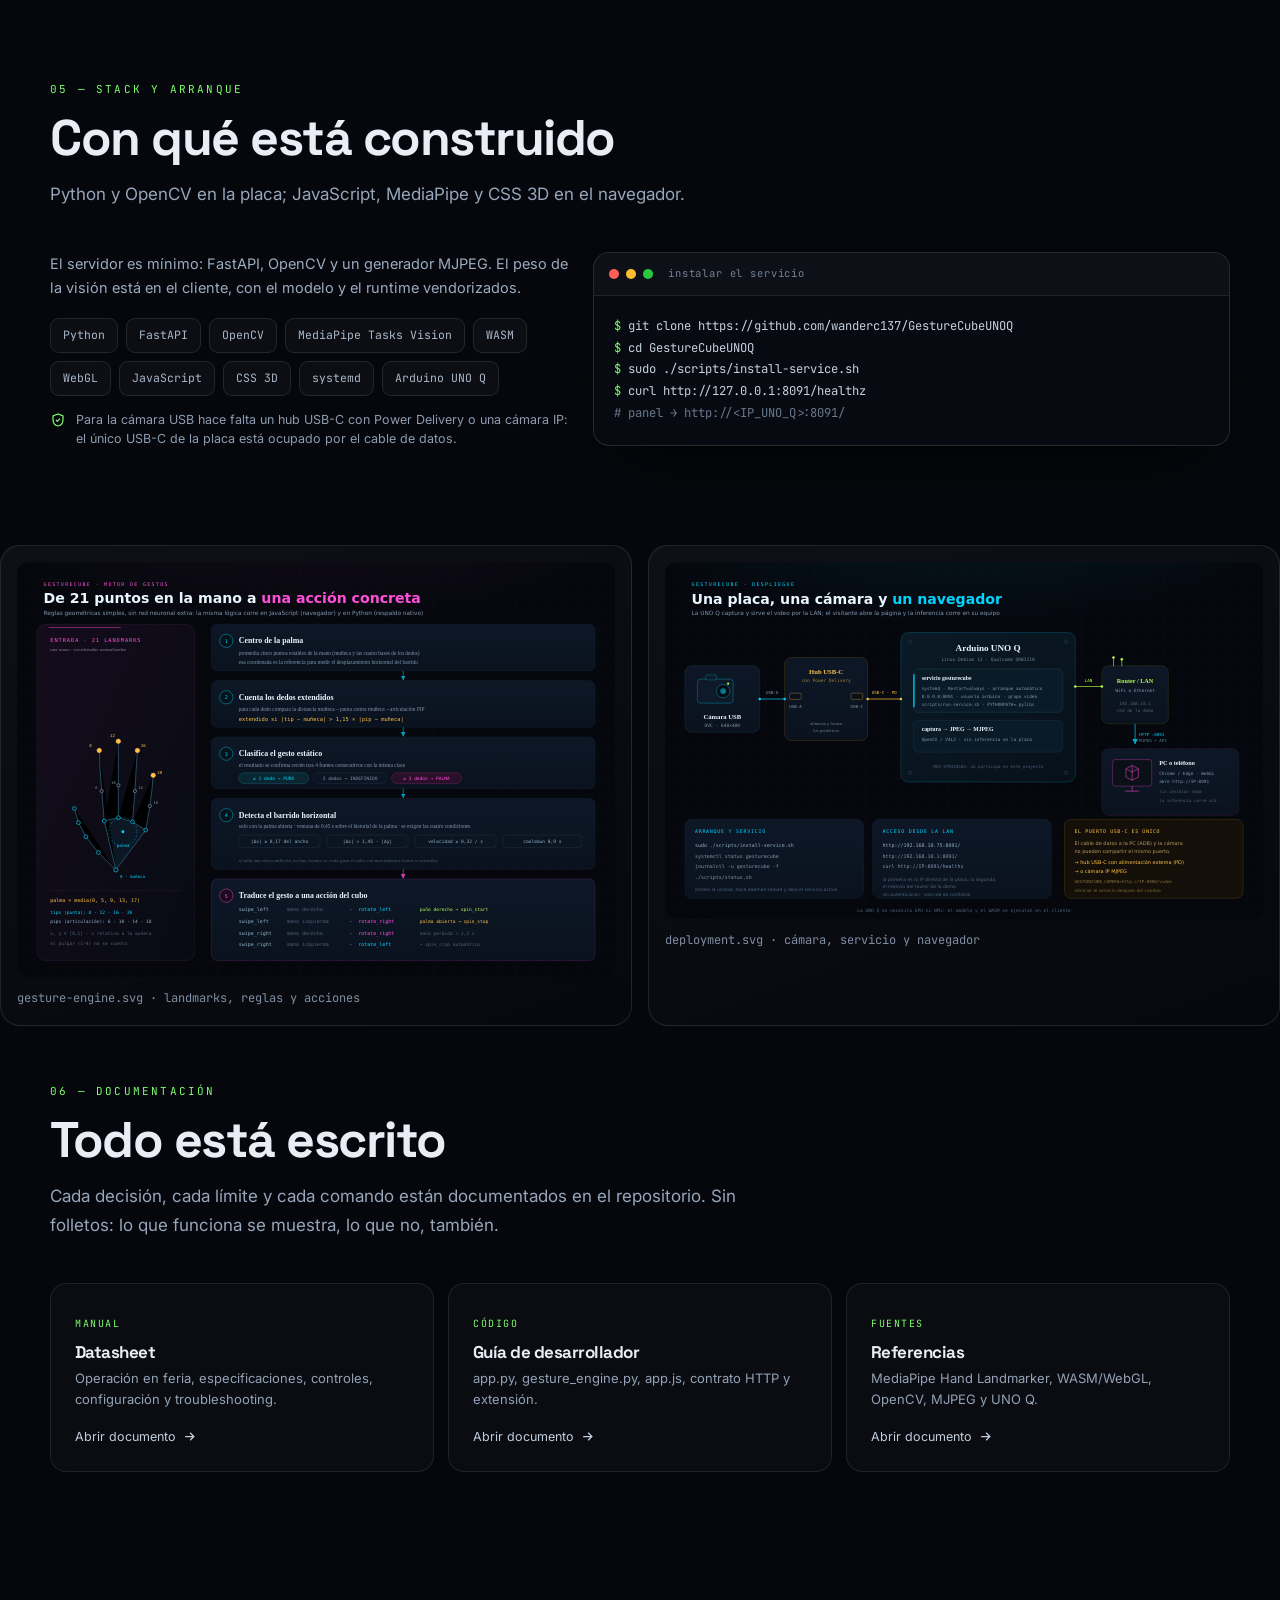
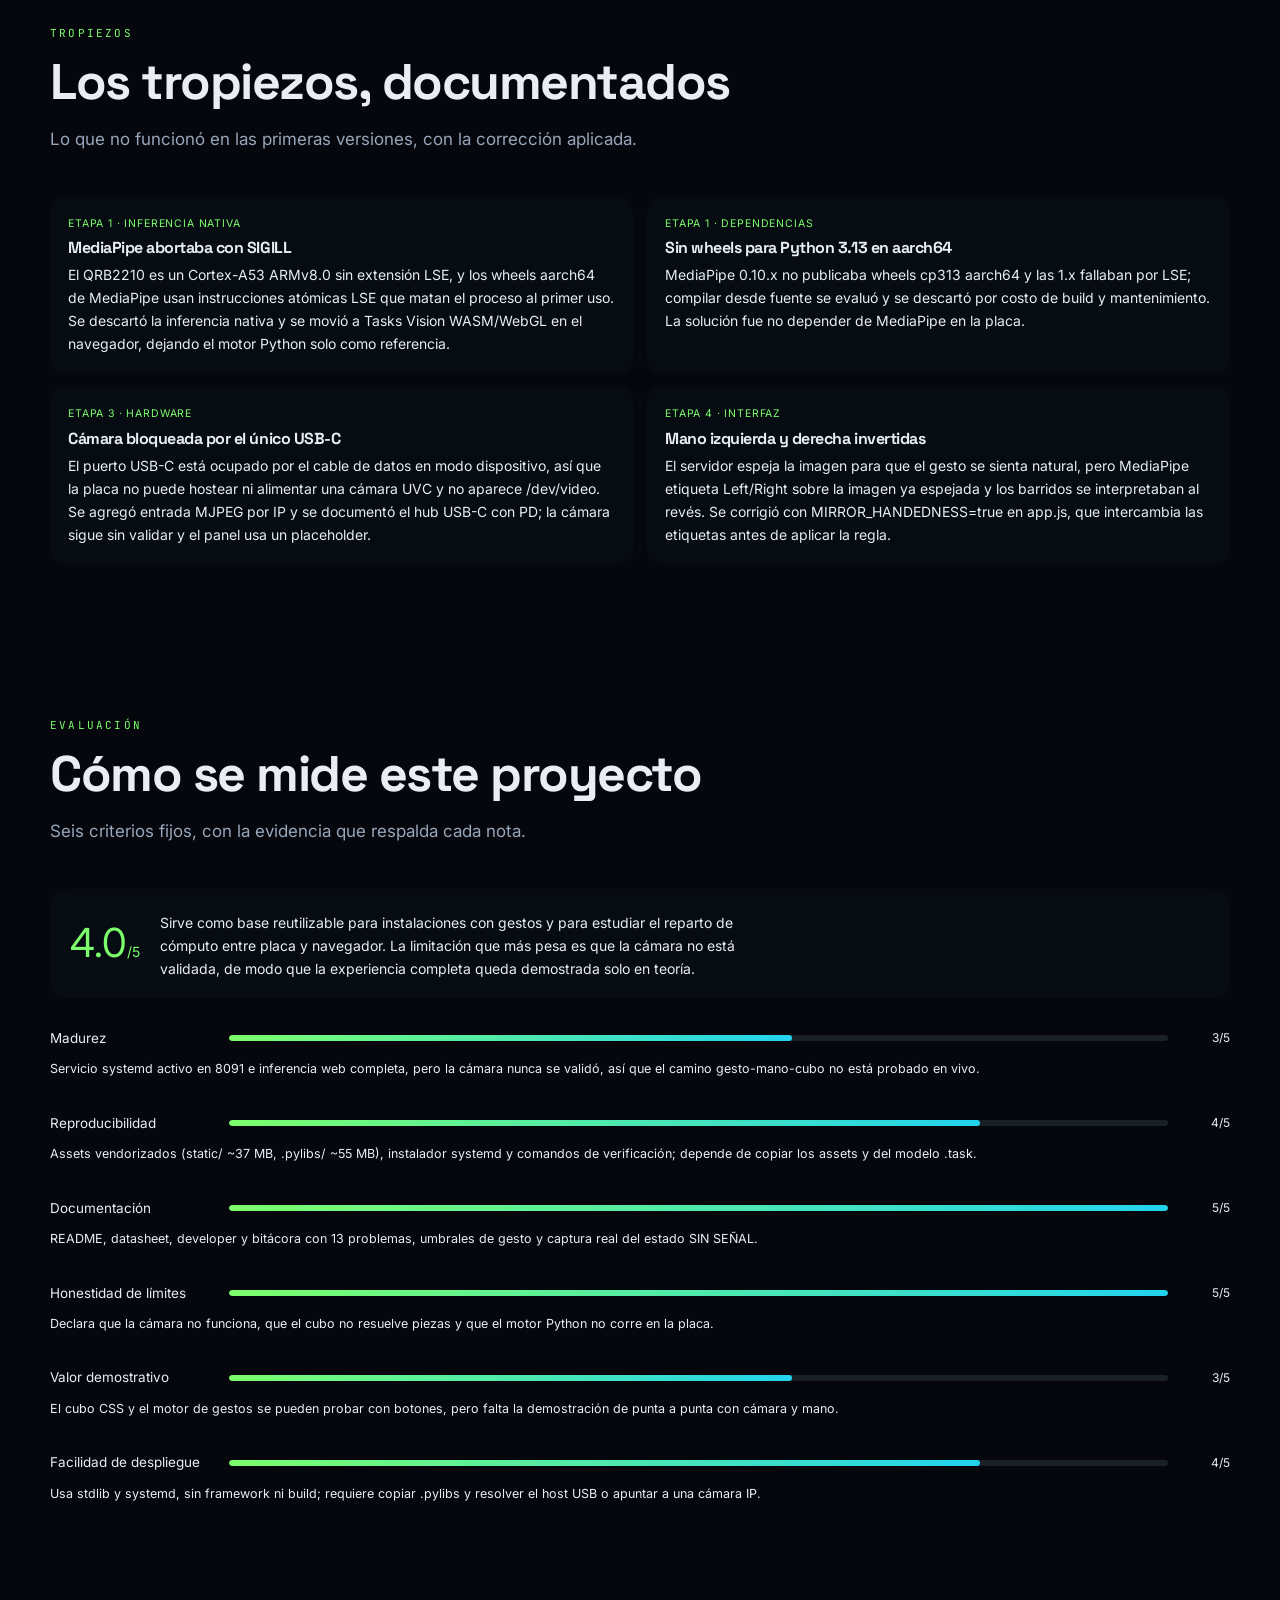
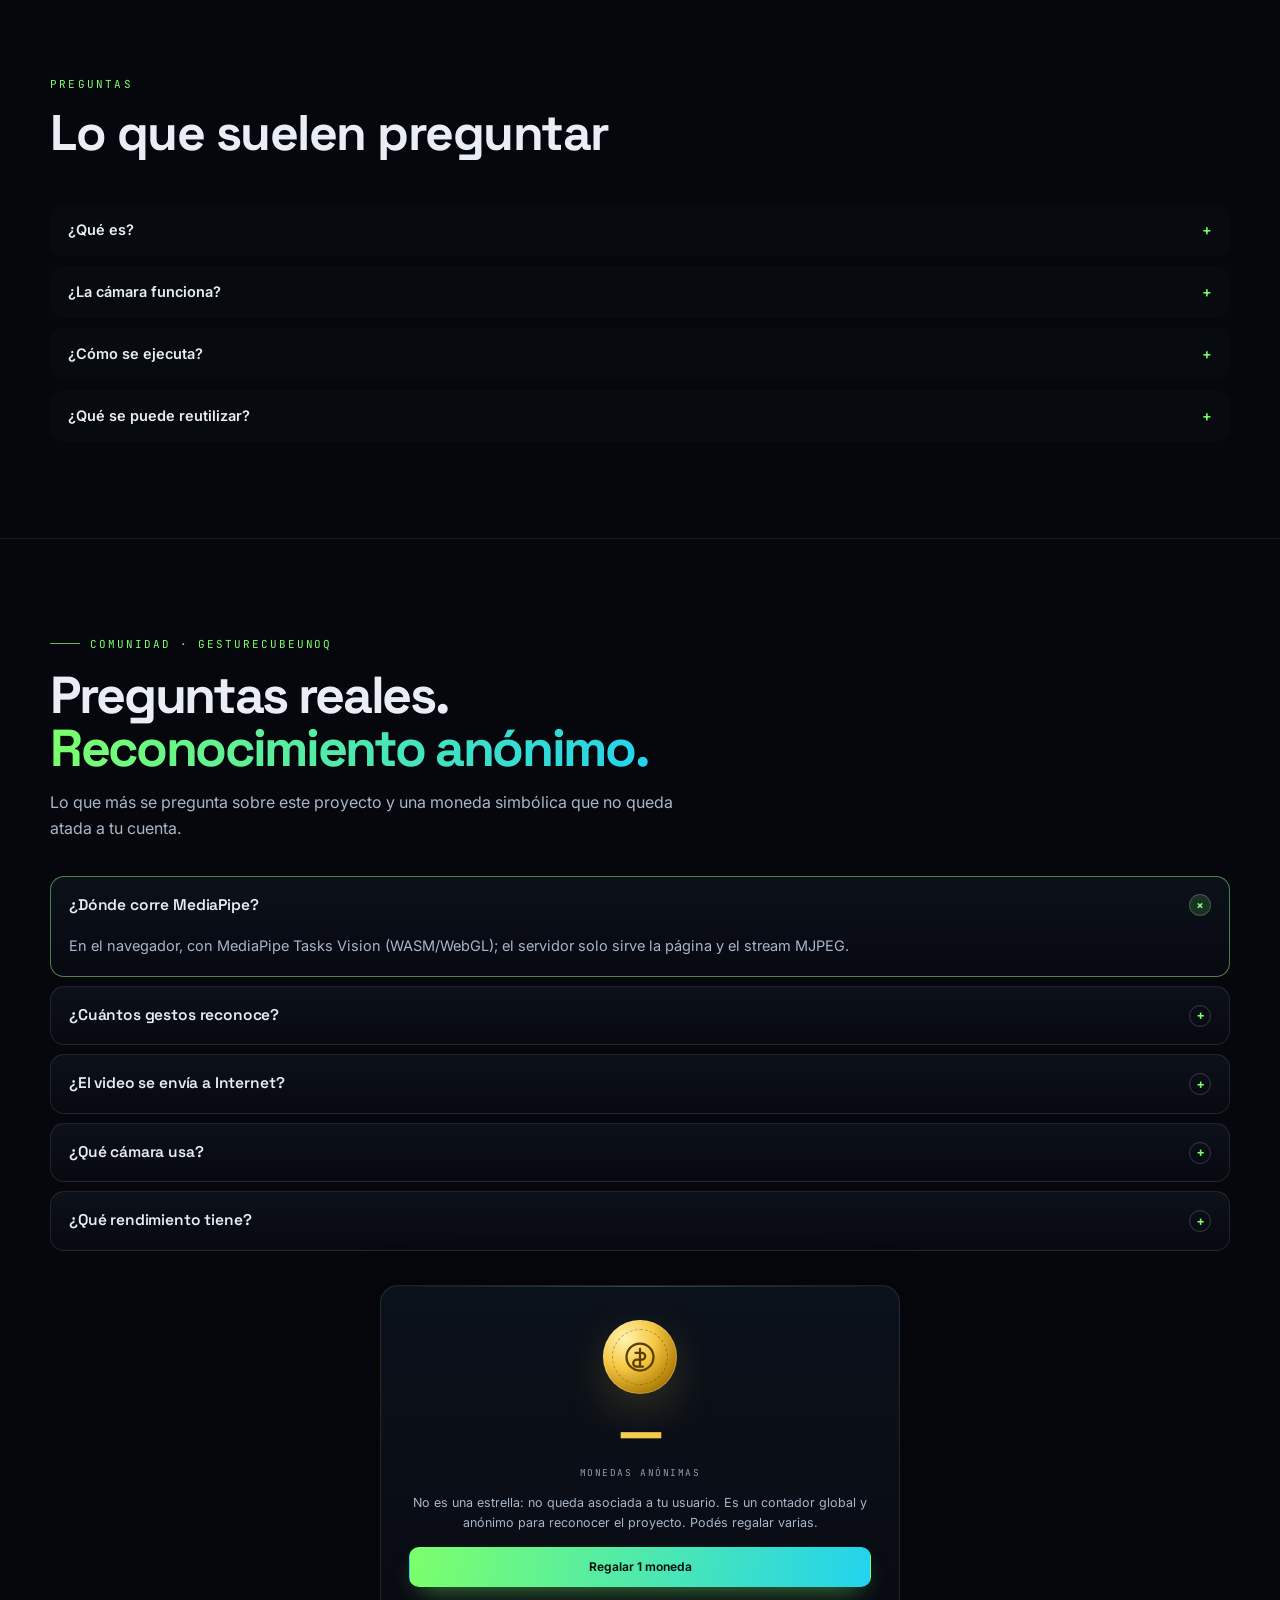
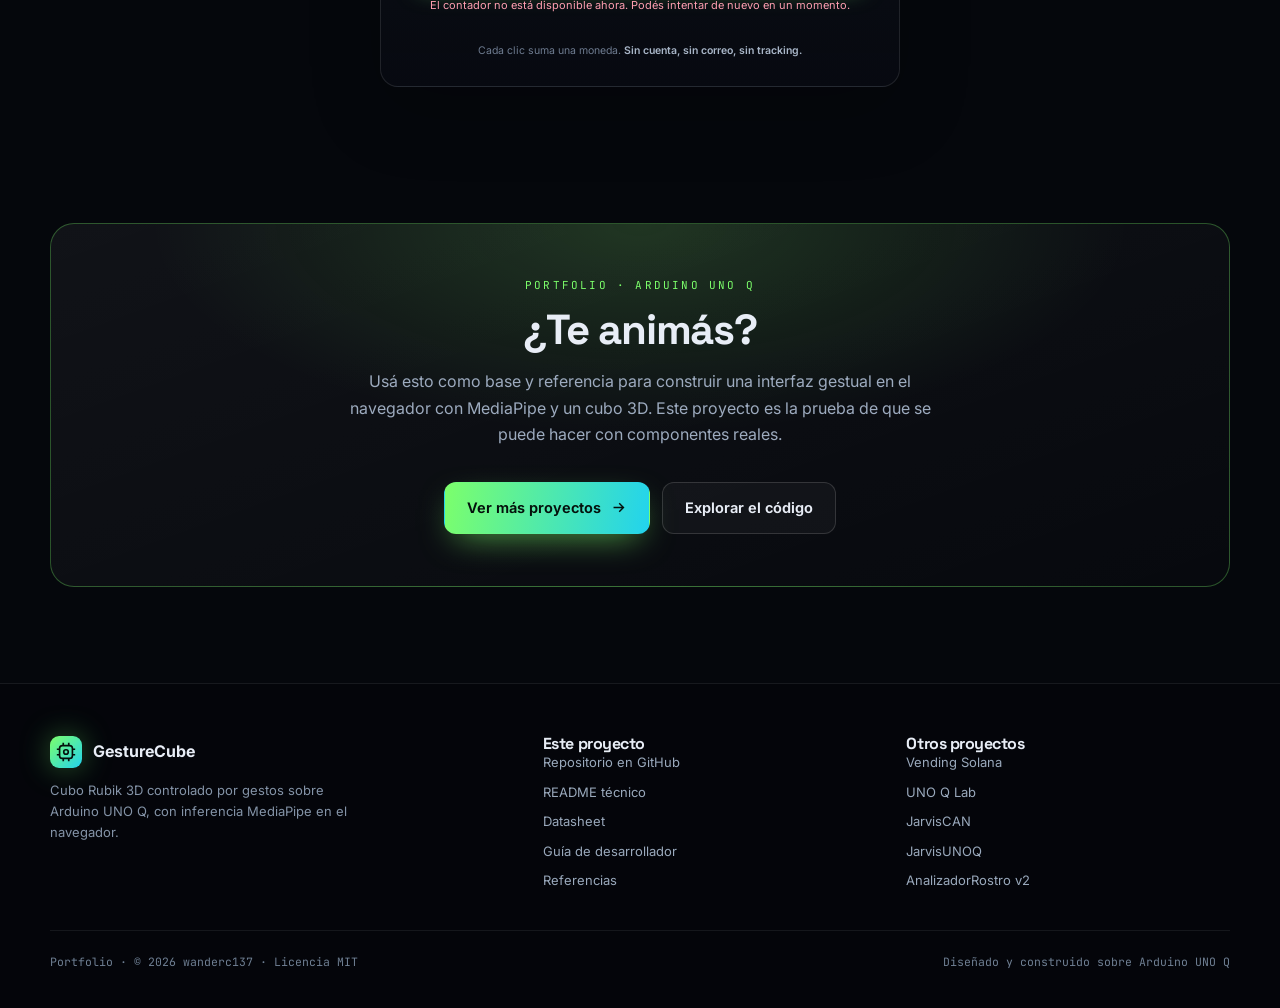
==== commit b1c615ac: "docs: README y landing con concepto, tropiezos, evaluación y FAQ" ====
--- a/docs/index.html
+++ b/docs/index.html
@@ -1,24 +1,25 @@
-<!doctype html>
+<!DOCTYPE html>
+
 <html lang="es">
 <head>
-<meta charset="utf-8">
-<meta name="viewport" content="width=device-width, initial-scale=1">
+<meta charset="utf-8"/>
+<meta content="width=device-width, initial-scale=1" name="viewport"/>
 <title>Mové el cubo con la mano. · Arduino UNO Q</title>
-<meta name="description" content="Cubo Rubik 3D controlado por gestos de la mano sobre Arduino UNO Q: stream MJPEG, MediaPipe Tasks Vision en el navegador y cuatro gestos, todo offline.">
-<meta name="author" content="wanderc137">
-<meta property="og:type" content="website">
-<meta property="og:title" content="Mové el cubo con la mano. · Arduino UNO Q">
-<meta property="og:description" content="Cubo Rubik 3D controlado por gestos de la mano sobre Arduino UNO Q: stream MJPEG, MediaPipe Tasks Vision en el navegador y cuatro gestos, todo offline.">
-<meta property="og:url" content="https://wanderc137.github.io/GestureCubeUNOQ/">
-<meta property="og:image" content="https://wanderc137.github.io/GestureCubeUNOQ/assets/og.png">
-<meta name="twitter:card" content="summary_large_image">
-<meta name="twitter:title" content="Mové el cubo con la mano. · Arduino UNO Q">
-<meta name="twitter:description" content="Cubo Rubik 3D controlado por gestos de la mano sobre Arduino UNO Q: stream MJPEG, MediaPipe Tasks Vision en el navegador y cuatro gestos, todo offline.">
-<meta name="twitter:image" content="https://wanderc137.github.io/GestureCubeUNOQ/assets/og.png">
-<link rel="icon" href="data:image/svg+xml,<svg xmlns='http://www.w3.org/2000/svg' viewBox='0 0 100 100'><rect width='100' height='100' rx='22' fill='%2305070c'/><rect x='22' y='22' width='56' height='56' rx='12' fill='none' stroke='%237CFF6B' stroke-width='7'/><circle cx='50' cy='50' r='9' fill='%237CFF6B'/></svg>">
-<link rel="preconnect" href="https://fonts.googleapis.com">
-<link rel="preconnect" href="https://fonts.gstatic.com" crossorigin>
-<link href="https://fonts.googleapis.com/css2?family=Inter:wght@400;500;600;700&family=JetBrains+Mono:wght@400;500;600&family=Space+Grotesk:wght@500;600;700&display=swap" rel="stylesheet">
+<meta content="Cubo Rubik 3D controlado por gestos de la mano sobre Arduino UNO Q: stream MJPEG, MediaPipe Tasks Vision en el navegador y cuatro gestos, todo offline." name="description"/>
+<meta content="wanderc137" name="author"/>
+<meta content="website" property="og:type"/>
+<meta content="Mové el cubo con la mano. · Arduino UNO Q" property="og:title"/>
+<meta content="Cubo Rubik 3D controlado por gestos de la mano sobre Arduino UNO Q: stream MJPEG, MediaPipe Tasks Vision en el navegador y cuatro gestos, todo offline." property="og:description"/>
+<meta content="https://wanderc137.github.io/GestureCubeUNOQ/" property="og:url"/>
+<meta content="https://wanderc137.github.io/GestureCubeUNOQ/assets/og.png" property="og:image"/>
+<meta content="summary_large_image" name="twitter:card"/>
+<meta content="Mové el cubo con la mano. · Arduino UNO Q" name="twitter:title"/>
+<meta content="Cubo Rubik 3D controlado por gestos de la mano sobre Arduino UNO Q: stream MJPEG, MediaPipe Tasks Vision en el navegador y cuatro gestos, todo offline." name="twitter:description"/>
+<meta content="https://wanderc137.github.io/GestureCubeUNOQ/assets/og.png" name="twitter:image"/>
+<link href="data:image/svg+xml,&lt;svg xmlns='http://www.w3.org/2000/svg' viewBox='0 0 100 100'&gt;&lt;rect width='100' height='100' rx='22' fill='%2305070c'/&gt;&lt;rect x='22' y='22' width='56' height='56' rx='12' fill='none' stroke='%237CFF6B' stroke-width='7'/&gt;&lt;circle cx='50' cy='50' r='9' fill='%237CFF6B'/&gt;&lt;/svg&gt;" rel="icon"/>
+<link href="https://fonts.googleapis.com" rel="preconnect"/>
+<link crossorigin="" href="https://fonts.gstatic.com" rel="preconnect"/>
+<link href="https://fonts.googleapis.com/css2?family=Inter:wght@400;500;600;700&amp;family=JetBrains+Mono:wght@400;500;600&amp;family=Space+Grotesk:wght@500;600;700&amp;display=swap" rel="stylesheet"/>
 <style>
 *,*::before,*::after{box-sizing:border-box}
 html{scroll-behavior:smooth;scrollbar-color:#2a3448 #05070c;scrollbar-width:thin}
@@ -257,182 +258,201 @@
   .foot-grid{grid-template-columns:1fr}
   .section{padding:72px 0}
 }
+
+.fail-grid{display:grid;grid-template-columns:repeat(2,minmax(0,1fr));gap:14px;margin-top:6px}
+.fail{background:rgba(10,18,24,.55);border:1px solid var(--line);border-radius:14px;padding:18px}
+.fail .v{font-family:var(--mono);font-size:10.5px;letter-spacing:.08em;text-transform:uppercase;color:var(--accent)}
+.fail h3{font-size:16px;margin:8px 0 6px}
+.fail p{font-size:14px;margin:0;color:var(--muted)}
+.rating-head{display:flex;align-items:center;gap:20px;margin:6px 0 18px;padding:18px 20px;border:1px solid var(--line);border-radius:16px;background:rgba(10,18,24,.5)}
+.rating-avg{font-family:var(--mono);font-size:40px;line-height:1;color:var(--accent)}
+.rating-avg small{font-size:14px;color:var(--muted)}
+.rating-head p{margin:4px 0 0;font-size:14px;color:var(--muted);max-width:70ch}
+.rating{display:grid;gap:2px}
+.rating-row{display:grid;grid-template-columns:165px minmax(90px,1fr) 48px;gap:14px;align-items:center;padding:11px 0;border-bottom:1px solid var(--line)}
+.rating-row:last-child{border-bottom:0}
+.rating-name{font-size:13.5px;color:var(--text)}
+.rating-bar{height:6px;border-radius:99px;background:rgba(148,190,200,.14);overflow:hidden}
+.rating-bar span{display:block;height:100%;border-radius:99px;background:linear-gradient(90deg,var(--accent),var(--accent2))}
+.rating-score{font-family:var(--mono);font-size:12px;color:var(--muted);text-align:right}
+.rating-note{grid-column:1/-1;font-size:12.5px;color:var(--muted);margin:-4px 0 8px}
+.faq{display:grid;gap:10px;margin-top:4px}
+.faq details{border:1px solid var(--line);border-radius:14px;padding:14px 18px;background:rgba(10,18,24,.4)}
+.faq summary{cursor:pointer;font-weight:600;font-size:14.5px;list-style:none}
+.faq summary::-webkit-details-marker{display:none}
+.faq summary::after{content:"+";float:right;color:var(--accent);font-family:var(--mono)}
+.faq details[open] summary::after{content:"−"}
+.faq p{margin:10px 0 0;font-size:14px;color:var(--muted);line-height:1.7}
+.concept-grid{display:grid;grid-template-columns:1.35fr .65fr;gap:26px;align-items:start}
+.concept-grid p{font-size:15.5px;color:var(--muted);line-height:1.8;margin:0 0 14px}
+.concept-side{border-left:1px solid var(--line);padding-left:22px}
+.concept-side .k{font-family:var(--mono);font-size:10px;letter-spacing:.14em;text-transform:uppercase;color:var(--accent)}
+.concept-side p{font-size:13px;margin:6px 0 16px}
+@media(max-width:760px){.concept-grid,.fail-grid{grid-template-columns:1fr}.concept-side{border-left:0;padding-left:0}}
+
 </style>
-<link rel="stylesheet" href="assets/community.css?v=5"></head>
+<link href="assets/community.css?v=5" rel="stylesheet"/></head>
 <body style="--accent:#7CFF6B;--accent2:#22D3EE">
 <div class="grid-overlay"></div>
 <div class="glow one"></div>
 <div class="glow two"></div>
-
 <header class="nav">
-  <div class="wrap nav-inner">
-    <a class="brand" href="#top">
-      <span class="brand-mark"><svg viewBox="0 0 24 24"><rect x="5" y="5" width="14" height="14" rx="3"/><path d="M9 2v3M15 2v3M9 19v3M15 19v3M2 9h3M2 15h3M19 9h3M19 15h3"/><circle cx="12" cy="12" r="2.5"/></svg></span>
-      <span>GestureCube<small>Arduino UNO Q · Portfolio</small></span>
-    </a>
-    <nav class="nav-links" aria-label="Navegación">
-      <a href="#problema">Visión</a>
-      <a href="#como">Cómo funciona</a>
-      <a href="#arquitectura">Arquitectura</a>
-      <a href="#docs">Documentación</a>
-      <a href="#comunidad">Comunidad</a>
-      <a class="btn btn-ghost" style="padding:9px 15px" href="https://github.com/wanderc137/GestureCubeUNOQ" target="_blank" rel="noopener">GitHub</a>
-    </nav>
-  </div>
+<div class="wrap nav-inner">
+<a class="brand" href="#top">
+<span class="brand-mark"><svg viewbox="0 0 24 24"><rect height="14" rx="3" width="14" x="5" y="5"></rect><path d="M9 2v3M15 2v3M9 19v3M15 19v3M2 9h3M2 15h3M19 9h3M19 15h3"></path><circle cx="12" cy="12" r="2.5"></circle></svg></span>
+<span>GestureCube<small>Arduino UNO Q · Portfolio</small></span>
+</a>
+<nav aria-label="Navegación" class="nav-links">
+<a href="#problema">Visión</a>
+<a href="#como">Cómo funciona</a>
+<a href="#arquitectura">Arquitectura</a>
+<a href="#docs">Documentación</a>
+<a href="#comunidad">Comunidad</a>
+<a class="btn btn-ghost" href="https://github.com/wanderc137/GestureCubeUNOQ" rel="noopener" style="padding:9px 15px" target="_blank">GitHub</a>
+</nav>
+</div>
 </header>
-
 <main id="top">
 <section class="hero">
-  <div class="wrap hero-grid">
-    <div class="hero-copy">
-      <div class="eyebrow">ARDUINO UNO Q · VISIÓN EN EL NAVEGADOR</div>
-      <h1>Mové el cubo<br><span class='grad'>con la mano.</span></h1>
-      <p class="lead">Cubo Rubik 3D en CSS controlado por gestos. La UNO Q sirve video; el navegador corre MediaPipe. 100 % offline.</p>
-      <div class="hero-actions">
-        <a class="btn btn-primary" href="https://github.com/wanderc137/GestureCubeUNOQ" target="_blank" rel="noopener">Ver el repositorio <svg viewBox="0 0 24 24"><path d="M5 12h14M13 6l6 6-6 6"/></svg></a>
-        <a class="btn btn-ghost" href="https://github.com/wanderc137/GestureCubeUNOQ#readme" target="_blank" rel="noopener">Leer la documentación</a>
-      </div>
-      <div class="hero-badges"><span class="badge">Arduino UNO Q</span><span class="badge">MediaPipe</span><span class="badge">WASM/WebGL</span><span class="badge">OpenCV</span><span class="badge">Offline</span><span class="badge">MIT</span></div>
-    </div>
-    <div class="hero-visual">
-        <div class="visual-frame"><img src="assets/panel.png" alt="Captura real del panel de GestureCube"></div>
-        <div class="visual-caption">panel.png · captura real del panel</div>
-        <div class="float-chip"><span class="live-dot"></span><span>21 landmarks</span> · 4 gestos</div></div>
-  </div>
-</section>
-
-<section class="stats"><div class="wrap stats-grid"><div class="stat"><div class="stat-value">21</div><div class="stat-label">landmarks por mano</div></div><div class="stat"><div class="stat-value">4</div><div class="stat-label">gestos</div></div><div class="stat"><div class="stat-value">15 fps</div><div class="stat-label">stream MJPEG</div></div><div class="stat"><div class="stat-value">0</div><div class="stat-label">frames a Internet</div></div></div></section>
-
+<div class="wrap hero-grid">
+<div class="hero-copy">
+<div class="eyebrow">ARDUINO UNO Q · VISIÓN EN EL NAVEGADOR</div>
+<h1>Mové el cubo<br/><span class="grad">con la mano.</span></h1>
+<p class="lead">Cubo Rubik 3D en CSS controlado por gestos. La UNO Q sirve video; el navegador corre MediaPipe. 100 % offline.</p>
+<div class="hero-actions">
+<a class="btn btn-primary" href="https://github.com/wanderc137/GestureCubeUNOQ" rel="noopener" target="_blank">Ver el repositorio <svg viewbox="0 0 24 24"><path d="M5 12h14M13 6l6 6-6 6"></path></svg></a>
+<a class="btn btn-ghost" href="https://github.com/wanderc137/GestureCubeUNOQ#readme" rel="noopener" target="_blank">Leer la documentación</a>
+</div>
+<div class="hero-badges"><span class="badge">Arduino UNO Q</span><span class="badge">MediaPipe</span><span class="badge">WASM/WebGL</span><span class="badge">OpenCV</span><span class="badge">Offline</span><span class="badge">MIT</span></div>
+</div>
+<div class="hero-visual">
+<div class="visual-frame"><img alt="Captura real del panel de GestureCube" src="assets/panel.png"/></div>
+<div class="visual-caption">panel.png · captura real del panel</div>
+<div class="float-chip"><span class="live-dot"></span><span>21 landmarks</span> · 4 gestos</div></div>
+</div>
+</section>
+<section class="stats"><div class="wrap stats-grid"><div class="stat"><div class="stat-value">21</div><div class="stat-label">landmarks por mano</div></div><div class="stat"><div class="stat-value">4</div><div class="stat-label">gestos</div></div><div class="stat"><div class="stat-value">15 fps</div><div class="stat-label">stream MJPEG</div></div><div class="stat"><div class="stat-value">0</div><div class="stat-label">frames a Internet</div></div></div></section><section class="section" id="concepto"><div class="wrap"><div class="section-head"><div class="kicker">El concepto</div><h2>Qué es y por qué existe</h2><p class="section-sub">El problema, el enfoque y el alcance real del proyecto.</p></div><div class="concept-grid"><div><p>Instalación de feria que controla un cubo Rubik 3D de 26 cubies con gestos de mano. La UNO Q captura video UVC o IP, lo publica como MJPEG en el puerto 8091 y el navegador ejecuta MediaPipe HandLandmarker en WASM/WebGL; un motor geométrico propio traduce barridos, puño y palma en giros del cubo. Corre offline, sin instalar nada en el cliente, y está pensada para demostraciones públicas y para quien quiera separar captura y cómputo entre placa y navegador.</p><p>Demuestra que la inferencia de manos puede vivir en el cliente cuando el ARM64 de la placa no soporta las instrucciones que exige MediaPipe nativo. No resuelve el cubo ni planifica soluciones, no identifica personas y aún no funciona con cámara: el único USB-C está ocupado por el cable de datos en modo dispositivo, así que el panel muestra SIN SEÑAL. Tampoco tiene autenticación ni TLS, y los botones permiten probar la UI sin gestos.</p></div><div class="concept-side"><div class="k">Cómo leer esta ficha</div><p>Los tropiezos salen de la bitácora y de las versiones tempranas. La evaluación usa seis criterios fijos, de 1 a 5, y no premia la espectacularidad: premia que el proyecto se pueda reproducir y entender.</p></div></div></div></section>
 <section class="section" id="problema">
-  <div class="wrap">
-    <div class="section-head reveal">
-      <div class="kicker">01 — La idea</div>
-      <h2>La inferencia se muda al navegador</h2>
-      <p class="section-sub">Correr visión pesada en el MPU compite con el resto de servicios. Aquí la placa solo sirve video y el navegador del visitante hace el trabajo, con privacidad y latencia a favor.</p>
-    </div>
-    <div class="split">
-      <div class="card reveal"><div class="icon"><svg viewBox="0 0 24 24" aria-hidden="true"><rect x="6" y="6" width="12" height="12" rx="2"/><path d="M9 1v3M15 1v3M9 20v3M15 20v3M1 9h3M1 15h3M20 9h3M20 15h3"/><rect x="9.5" y="9.5" width="5" height="5" rx="1"/></svg></div><h3>Demos que saturan la placa</h3><p>Un modelo de manos en el MPU compite con la cámara, el stream y los demás servicios. Y mandar video a la nube rompe la privacidad y agrega latencia justo en una demo en vivo.</p></div>
-      <div class="card reveal"><div class="icon"><svg viewBox="0 0 24 24" aria-hidden="true"><path d="M8 13V5a1.5 1.5 0 0 1 3 0v6M11 11V4a1.5 1.5 0 0 1 3 0v7M14 11V5.5a1.5 1.5 0 0 1 3 0V14M8 13V9a1.5 1.5 0 0 0-3 0v4a7 7 0 0 0 7 7h1a5 5 0 0 0 5-5v-2"/></svg></div><h3>WASM/WebGL en el cliente</h3><p>La UNO Q captura y sirve MJPEG; el navegador ejecuta MediaPipe Tasks Vision, detecta 21 landmarks y mueve un cubo CSS 3D. Nada sale de la LAN.</p></div>
-    </div>
-  </div>
-</section>
-
+<div class="wrap">
+<div class="section-head reveal">
+<div class="kicker">01 — La idea</div>
+<h2>La inferencia se muda al navegador</h2>
+<p class="section-sub">Correr visión pesada en el MPU compite con el resto de servicios. Aquí la placa solo sirve video y el navegador del visitante hace el trabajo, con privacidad y latencia a favor.</p>
+</div>
+<div class="split">
+<div class="card reveal"><div class="icon"><svg aria-hidden="true" viewbox="0 0 24 24"><rect height="12" rx="2" width="12" x="6" y="6"></rect><path d="M9 1v3M15 1v3M9 20v3M15 20v3M1 9h3M1 15h3M20 9h3M20 15h3"></path><rect height="5" rx="1" width="5" x="9.5" y="9.5"></rect></svg></div><h3>Demos que saturan la placa</h3><p>Un modelo de manos en el MPU compite con la cámara, el stream y los demás servicios. Y mandar video a la nube rompe la privacidad y agrega latencia justo en una demo en vivo.</p></div>
+<div class="card reveal"><div class="icon"><svg aria-hidden="true" viewbox="0 0 24 24"><path d="M8 13V5a1.5 1.5 0 0 1 3 0v6M11 11V4a1.5 1.5 0 0 1 3 0v7M14 11V5.5a1.5 1.5 0 0 1 3 0V14M8 13V9a1.5 1.5 0 0 0-3 0v4a7 7 0 0 0 7 7h1a5 5 0 0 0 5-5v-2"></path></svg></div><h3>WASM/WebGL en el cliente</h3><p>La UNO Q captura y sirve MJPEG; el navegador ejecuta MediaPipe Tasks Vision, detecta 21 landmarks y mueve un cubo CSS 3D. Nada sale de la LAN.</p></div>
+</div>
+</div>
+</section>
 <section class="section tight" id="como">
-  <div class="wrap">
-    <div class="section-head reveal">
-      <div class="kicker">02 — El recorrido</div>
-      <h2>Cómo funciona, paso a paso</h2>
-      <p class="section-sub">De la cámara al cubo, con la placa como simple nodo de captura.</p>
-    </div>
-    <div class="timeline reveal"><div class="step"><div class="step-num">01</div><div class="step-body"><h3>La placa captura</h3><p>OpenCV lee la cámara USB (o una cámara IP) y publica JPEG 640×480.</p></div></div><div class="step"><div class="step-num">02</div><div class="step-body"><h3>MJPEG a la LAN</h3><p>El navegador consume /video sin plugins ni instalaciones.</p></div></div><div class="step"><div class="step-num">03</div><div class="step-body"><h3>MediaPipe en el cliente</h3><p>21 landmarks de la mano con WASM/WebGL; el modelo se carga desde la propia placa.</p></div></div><div class="step"><div class="step-num">04</div><div class="step-body"><h3>Motor de gestos</h3><p>Cuatro reglas con histéresis mueven el cubo; los botones permiten probar sin cámara.</p></div></div><div class="step"><div class="step-num">05</div><div class="step-body"><h3>Cubo CSS 3D</h3><p>Volumen real, animaciones y un panel de feria con radar y tarjetas de estado.</p></div></div></div>
-  </div>
-</section>
-
+<div class="wrap">
+<div class="section-head reveal">
+<div class="kicker">02 — El recorrido</div>
+<h2>Cómo funciona, paso a paso</h2>
+<p class="section-sub">De la cámara al cubo, con la placa como simple nodo de captura.</p>
+</div>
+<div class="timeline reveal"><div class="step"><div class="step-num">01</div><div class="step-body"><h3>La placa captura</h3><p>OpenCV lee la cámara USB (o una cámara IP) y publica JPEG 640×480.</p></div></div><div class="step"><div class="step-num">02</div><div class="step-body"><h3>MJPEG a la LAN</h3><p>El navegador consume /video sin plugins ni instalaciones.</p></div></div><div class="step"><div class="step-num">03</div><div class="step-body"><h3>MediaPipe en el cliente</h3><p>21 landmarks de la mano con WASM/WebGL; el modelo se carga desde la propia placa.</p></div></div><div class="step"><div class="step-num">04</div><div class="step-body"><h3>Motor de gestos</h3><p>Cuatro reglas con histéresis mueven el cubo; los botones permiten probar sin cámara.</p></div></div><div class="step"><div class="step-num">05</div><div class="step-body"><h3>Cubo CSS 3D</h3><p>Volumen real, animaciones y un panel de feria con radar y tarjetas de estado.</p></div></div></div>
+</div>
+</section>
 <section class="section tight" id="arquitectura">
-  <div class="wrap">
-    <div class="section-head reveal">
-      <div class="kicker">03 — Bajo el capó</div>
-      <h2>La placa sirve, el navegador piensa</h2>
-      <p class="section-sub">Separar captura de inferencia mantiene la UNO Q liviana y hace que la demo escale con la potencia del cliente, no con la del servidor.</p>
-    </div>
-    <figure class="figure reveal"><img src="assets/architecture.svg" alt="Arquitectura de GestureCube: cámara, MJPEG, MediaPipe y cubo CSS" loading="lazy"><figcaption>docs/assets/architecture.svg · captura, stream e inferencia web</figcaption></figure>
-    <div class="arch-points reveal"><div class="card"><h4>Modelo vendorizado</h4><p>MediaPipe y el hand_landmarker.task viven en el repo: no hay descargas en vivo.</p></div><div class="card"><h4>Sin cámara, igual funciona</h4><p>Botones y teclas mueven el cubo para probar la UI en cualquier equipo.</p></div><div class="card"><h4>Servicio aislado</h4><p>Puerto 8091, sin tocar el analizador de rostros (8001) ni JarvisCAN (8090).</p></div></div>
-  </div>
-</section>
-
+<div class="wrap">
+<div class="section-head reveal">
+<div class="kicker">03 — Bajo el capó</div>
+<h2>La placa sirve, el navegador piensa</h2>
+<p class="section-sub">Separar captura de inferencia mantiene la UNO Q liviana y hace que la demo escale con la potencia del cliente, no con la del servidor.</p>
+</div>
+<figure class="figure reveal"><img alt="Arquitectura de GestureCube: cámara, MJPEG, MediaPipe y cubo CSS" loading="lazy" src="assets/architecture.svg"/><figcaption>docs/assets/architecture.svg · captura, stream e inferencia web</figcaption></figure>
+<div class="arch-points reveal"><div class="card"><h4>Modelo vendorizado</h4><p>MediaPipe y el hand_landmarker.task viven en el repo: no hay descargas en vivo.</p></div><div class="card"><h4>Sin cámara, igual funciona</h4><p>Botones y teclas mueven el cubo para probar la UI en cualquier equipo.</p></div><div class="card"><h4>Servicio aislado</h4><p>Puerto 8091, sin tocar el analizador de rostros (8001) ni JarvisCAN (8090).</p></div></div>
+</div>
+</section>
 <section class="section tight">
-  <div class="wrap">
-    <div class="section-head reveal">
-      <div class="kicker">04 — Lo que lo hace distinto</div>
-      <h2>Decisiones de ingeniería</h2>
-      <p class="section-sub">Una demo de feria que también es una decisión de arquitectura.</p>
-    </div>
-    <div class="features reveal"><div class="feature"><div class="icon"><svg viewBox="0 0 24 24" aria-hidden="true"><path d="m12 2 8 4.5v9L12 20l-8-4.5v-9L12 2Z"/><path d="m4 6.5 8 4.5 8-4.5M12 11v9"/></svg></div><h3>Cubo Rubik 3D</h3><p>Construido con CSS, con volumen, giros y animaciones fluidas.</p></div><div class="feature"><div class="icon"><svg viewBox="0 0 24 24" aria-hidden="true"><path d="M8 13V5a1.5 1.5 0 0 1 3 0v6M11 11V4a1.5 1.5 0 0 1 3 0v7M14 11V5.5a1.5 1.5 0 0 1 3 0V14M8 13V9a1.5 1.5 0 0 0-3 0v4a7 7 0 0 0 7 7h1a5 5 0 0 0 5-5v-2"/></svg></div><h3>Cuatro gestos</h3><p>Barridos, puño y palma, con reglas de histéresis para evitar falsos positivos.</p></div><div class="feature"><div class="icon"><svg viewBox="0 0 24 24" aria-hidden="true"><path d="M3 3l18 18"/><path d="M8.5 8.5A6 6 0 0 1 21 12a6 6 0 0 1-1.2 3.6M3 12a6 6 0 0 1 8.5-5.5"/><path d="M12 20h.01"/></svg></div><h3>100 % offline</h3><p>Ni frames ni landmarks salen de la LAN; el modelo se sirve desde la placa.</p></div><div class="feature"><div class="icon"><svg viewBox="0 0 24 24" aria-hidden="true"><path d="M4 7h3l1.5-2h7L17 7h3a1 1 0 0 1 1 1v11H3V8a1 1 0 0 1 1-1Z"/><circle cx="12" cy="13" r="4"/></svg></div><h3>Cámara USB o IP</h3><p>Soporta /dev/videoN y URLs MJPEG, configurable en camera.env.</p></div><div class="feature"><div class="icon"><svg viewBox="0 0 24 24" aria-hidden="true"><rect x="3" y="3" width="18" height="14" rx="2"/><path d="M3 8h18M8 21h8M12 17v4"/></svg></div><h3>Panel de feria</h3><p>Rejilla, radar, tarjetas de gestos, feed del último gesto y botones de prueba.</p></div><div class="feature"><div class="icon"><svg viewBox="0 0 24 24" aria-hidden="true"><path d="M12 3 2.5 20h19L12 3Z"/><path d="M12 9v5M12 17v.01"/></svg></div><h3>Bloqueo honesto</h3><p>La cámara USB aún requiere un hub USB-C con PD; el README lo dice sin adornos.</p></div></div>
-  </div>
-</section>
-
+<div class="wrap">
+<div class="section-head reveal">
+<div class="kicker">04 — Lo que lo hace distinto</div>
+<h2>Decisiones de ingeniería</h2>
+<p class="section-sub">Una demo de feria que también es una decisión de arquitectura.</p>
+</div>
+<div class="features reveal"><div class="feature"><div class="icon"><svg aria-hidden="true" viewbox="0 0 24 24"><path d="m12 2 8 4.5v9L12 20l-8-4.5v-9L12 2Z"></path><path d="m4 6.5 8 4.5 8-4.5M12 11v9"></path></svg></div><h3>Cubo Rubik 3D</h3><p>Construido con CSS, con volumen, giros y animaciones fluidas.</p></div><div class="feature"><div class="icon"><svg aria-hidden="true" viewbox="0 0 24 24"><path d="M8 13V5a1.5 1.5 0 0 1 3 0v6M11 11V4a1.5 1.5 0 0 1 3 0v7M14 11V5.5a1.5 1.5 0 0 1 3 0V14M8 13V9a1.5 1.5 0 0 0-3 0v4a7 7 0 0 0 7 7h1a5 5 0 0 0 5-5v-2"></path></svg></div><h3>Cuatro gestos</h3><p>Barridos, puño y palma, con reglas de histéresis para evitar falsos positivos.</p></div><div class="feature"><div class="icon"><svg aria-hidden="true" viewbox="0 0 24 24"><path d="M3 3l18 18"></path><path d="M8.5 8.5A6 6 0 0 1 21 12a6 6 0 0 1-1.2 3.6M3 12a6 6 0 0 1 8.5-5.5"></path><path d="M12 20h.01"></path></svg></div><h3>100 % offline</h3><p>Ni frames ni landmarks salen de la LAN; el modelo se sirve desde la placa.</p></div><div class="feature"><div class="icon"><svg aria-hidden="true" viewbox="0 0 24 24"><path d="M4 7h3l1.5-2h7L17 7h3a1 1 0 0 1 1 1v11H3V8a1 1 0 0 1 1-1Z"></path><circle cx="12" cy="13" r="4"></circle></svg></div><h3>Cámara USB o IP</h3><p>Soporta /dev/videoN y URLs MJPEG, configurable en camera.env.</p></div><div class="feature"><div class="icon"><svg aria-hidden="true" viewbox="0 0 24 24"><rect height="14" rx="2" width="18" x="3" y="3"></rect><path d="M3 8h18M8 21h8M12 17v4"></path></svg></div><h3>Panel de feria</h3><p>Rejilla, radar, tarjetas de gestos, feed del último gesto y botones de prueba.</p></div><div class="feature"><div class="icon"><svg aria-hidden="true" viewbox="0 0 24 24"><path d="M12 3 2.5 20h19L12 3Z"></path><path d="M12 9v5M12 17v.01"></path></svg></div><h3>Bloqueo honesto</h3><p>La cámara USB aún requiere un hub USB-C con PD; el README lo dice sin adornos.</p></div></div>
+</div>
+</section>
 <section class="section tight">
-  <div class="wrap">
-    <div class="section-head reveal">
-      <div class="kicker">05 — Stack y arranque</div>
-      <h2>Con qué está construido</h2>
-      <p class="section-sub">Python y OpenCV en la placa; JavaScript, MediaPipe y CSS 3D en el navegador.</p>
-    </div>
-    <div class="stack-grid">
-      <div class="reveal">
-        <p style="color:#9dabbf;font-size:14.5px">El servidor es mínimo: FastAPI, OpenCV y un generador MJPEG. El peso de la visión está en el cliente, con el modelo y el runtime vendorizados.</p>
-        <div class="chips"><span class="chip">Python</span><span class="chip">FastAPI</span><span class="chip">OpenCV</span><span class="chip">MediaPipe Tasks Vision</span><span class="chip">WASM</span><span class="chip">WebGL</span><span class="chip">JavaScript</span><span class="chip">CSS 3D</span><span class="chip">systemd</span><span class="chip">Arduino UNO Q</span></div>
-        <div class="note"><svg viewBox="0 0 24 24" aria-hidden="true"><path d="M12 3 4.5 6v5.5c0 4.6 3.2 8.4 7.5 9.5 4.3-1.1 7.5-4.9 7.5-9.5V6L12 3Z"/><path d="m9 12 2 2 4-4"/></svg><span>Para la cámara USB hace falta un hub USB-C con Power Delivery o una cámara IP: el único USB-C de la placa está ocupado por el cable de datos.</span></div>
-      </div>
-      <div class="terminal reveal">
-        <div class="terminal-bar"><i></i><i></i><i></i><span>instalar el servicio</span></div>
-        <pre><span class="p">$</span> git clone https://github.com/wanderc137/GestureCubeUNOQ
+<div class="wrap">
+<div class="section-head reveal">
+<div class="kicker">05 — Stack y arranque</div>
+<h2>Con qué está construido</h2>
+<p class="section-sub">Python y OpenCV en la placa; JavaScript, MediaPipe y CSS 3D en el navegador.</p>
+</div>
+<div class="stack-grid">
+<div class="reveal">
+<p style="color:#9dabbf;font-size:14.5px">El servidor es mínimo: FastAPI, OpenCV y un generador MJPEG. El peso de la visión está en el cliente, con el modelo y el runtime vendorizados.</p>
+<div class="chips"><span class="chip">Python</span><span class="chip">FastAPI</span><span class="chip">OpenCV</span><span class="chip">MediaPipe Tasks Vision</span><span class="chip">WASM</span><span class="chip">WebGL</span><span class="chip">JavaScript</span><span class="chip">CSS 3D</span><span class="chip">systemd</span><span class="chip">Arduino UNO Q</span></div>
+<div class="note"><svg aria-hidden="true" viewbox="0 0 24 24"><path d="M12 3 4.5 6v5.5c0 4.6 3.2 8.4 7.5 9.5 4.3-1.1 7.5-4.9 7.5-9.5V6L12 3Z"></path><path d="m9 12 2 2 4-4"></path></svg><span>Para la cámara USB hace falta un hub USB-C con Power Delivery o una cámara IP: el único USB-C de la placa está ocupado por el cable de datos.</span></div>
+</div>
+<div class="terminal reveal">
+<div class="terminal-bar"><i></i><i></i><i></i><span>instalar el servicio</span></div>
+<pre><span class="p">$</span> git clone https://github.com/wanderc137/GestureCubeUNOQ
 <span class="p">$</span> cd GestureCubeUNOQ
 <span class="p">$</span> sudo ./scripts/install-service.sh
 <span class="p">$</span> curl http://127.0.0.1:8091/healthz
 <span class="c"># panel → http://&lt;IP_UNO_Q&gt;:8091/</span></pre>
-      </div>
-    </div>
-  </div>
-</section>
-
-<div class="gallery"><figure class="figure"><img src="assets/gesture-engine.svg" alt="Motor de gestos" loading="lazy"><figcaption>gesture-engine.svg · landmarks, reglas y acciones</figcaption></figure><figure class="figure"><img src="assets/deployment.svg" alt="Despliegue" loading="lazy"><figcaption>deployment.svg · cámara, servicio y navegador</figcaption></figure></div>
-
+</div>
+</div>
+</div>
+</section>
+<div class="gallery"><figure class="figure"><img alt="Motor de gestos" loading="lazy" src="assets/gesture-engine.svg"/><figcaption>gesture-engine.svg · landmarks, reglas y acciones</figcaption></figure><figure class="figure"><img alt="Despliegue" loading="lazy" src="assets/deployment.svg"/><figcaption>deployment.svg · cámara, servicio y navegador</figcaption></figure></div>
 <section class="section tight" id="docs">
-  <div class="wrap">
-    <div class="section-head reveal">
-      <div class="kicker">06 — Documentación</div>
-      <h2>Todo está escrito</h2>
-      <p class="section-sub">Cada decisión, cada límite y cada comando están documentados en el repositorio. Sin folletos: lo que funciona se muestra, lo que no, también.</p>
-    </div>
-    <div class="docs-grid reveal"><a class="doc-card" href="https://github.com/wanderc137/GestureCubeUNOQ/blob/main/docs/datasheet.md" target="_blank" rel="noopener"><span class="tag">Manual</span><h3>Datasheet</h3><p>Operación en feria, especificaciones, controles, configuración y troubleshooting.</p><span class="arrow">Abrir documento <svg viewBox="0 0 24 24"><path d="M5 12h14M13 6l6 6-6 6"/></svg></span></a><a class="doc-card" href="https://github.com/wanderc137/GestureCubeUNOQ/blob/main/docs/developer.md" target="_blank" rel="noopener"><span class="tag">Código</span><h3>Guía de desarrollador</h3><p>app.py, gesture_engine.py, app.js, contrato HTTP y extensión.</p><span class="arrow">Abrir documento <svg viewBox="0 0 24 24"><path d="M5 12h14M13 6l6 6-6 6"/></svg></span></a><a class="doc-card" href="https://github.com/wanderc137/GestureCubeUNOQ/blob/main/docs/REFERENCES.md" target="_blank" rel="noopener"><span class="tag">Fuentes</span><h3>Referencias</h3><p>MediaPipe Hand Landmarker, WASM/WebGL, OpenCV, MJPEG y UNO Q.</p><span class="arrow">Abrir documento <svg viewBox="0 0 24 24"><path d="M5 12h14M13 6l6 6-6 6"/></svg></span></a></div>
-  </div>
-</section>
-
-<section class="cta">
-  <div class="wrap">
-    <div class="cta-card reveal">
-      <div class="kicker" style="justify-content:center">Portfolio · Arduino UNO Q</div>
-      <h2>¿Te animás?</h2>
-      <p>Usá esto como base y referencia para construir una interfaz gestual en el navegador con MediaPipe y un cubo 3D. Este proyecto es la prueba de que se puede hacer con componentes reales.</p>
-      <div class="hero-actions">
-        <a class="btn btn-primary" href="https://github.com/wanderc137" target="_blank" rel="noopener">Ver más proyectos <svg viewBox="0 0 24 24"><path d="M5 12h14M13 6l6 6-6 6"/></svg></a>
-        <a class="btn btn-ghost" href="https://github.com/wanderc137/GestureCubeUNOQ" target="_blank" rel="noopener">Explorar el código</a>
-      </div>
-    </div>
-  </div>
+<div class="wrap">
+<div class="section-head reveal">
+<div class="kicker">06 — Documentación</div>
+<h2>Todo está escrito</h2>
+<p class="section-sub">Cada decisión, cada límite y cada comando están documentados en el repositorio. Sin folletos: lo que funciona se muestra, lo que no, también.</p>
+</div>
+<div class="docs-grid reveal"><a class="doc-card" href="https://github.com/wanderc137/GestureCubeUNOQ/blob/main/docs/datasheet.md" rel="noopener" target="_blank"><span class="tag">Manual</span><h3>Datasheet</h3><p>Operación en feria, especificaciones, controles, configuración y troubleshooting.</p><span class="arrow">Abrir documento <svg viewbox="0 0 24 24"><path d="M5 12h14M13 6l6 6-6 6"></path></svg></span></a><a class="doc-card" href="https://github.com/wanderc137/GestureCubeUNOQ/blob/main/docs/developer.md" rel="noopener" target="_blank"><span class="tag">Código</span><h3>Guía de desarrollador</h3><p>app.py, gesture_engine.py, app.js, contrato HTTP y extensión.</p><span class="arrow">Abrir documento <svg viewbox="0 0 24 24"><path d="M5 12h14M13 6l6 6-6 6"></path></svg></span></a><a class="doc-card" href="https://github.com/wanderc137/GestureCubeUNOQ/blob/main/docs/REFERENCES.md" rel="noopener" target="_blank"><span class="tag">Fuentes</span><h3>Referencias</h3><p>MediaPipe Hand Landmarker, WASM/WebGL, OpenCV, MJPEG y UNO Q.</p><span class="arrow">Abrir documento <svg viewbox="0 0 24 24"><path d="M5 12h14M13 6l6 6-6 6"></path></svg></span></a></div>
+</div>
+</section>
+<section class="section tight"><div class="wrap"><div class="section-head"><div class="kicker">Tropiezos</div><h2>Los tropiezos, documentados</h2><p class="section-sub">Lo que no funcionó en las primeras versiones, con la corrección aplicada.</p></div><div class="fail-grid"><div class="fail"><div class="v">Etapa 1 · inferencia nativa</div><h3>MediaPipe abortaba con SIGILL</h3><p>El QRB2210 es un Cortex-A53 ARMv8.0 sin extensión LSE, y los wheels aarch64 de MediaPipe usan instrucciones atómicas LSE que matan el proceso al primer uso. Se descartó la inferencia nativa y se movió a Tasks Vision WASM/WebGL en el navegador, dejando el motor Python solo como referencia.</p></div><div class="fail"><div class="v">Etapa 1 · dependencias</div><h3>Sin wheels para Python 3.13 en aarch64</h3><p>MediaPipe 0.10.x no publicaba wheels cp313 aarch64 y las 1.x fallaban por LSE; compilar desde fuente se evaluó y se descartó por costo de build y mantenimiento. La solución fue no depender de MediaPipe en la placa.</p></div><div class="fail"><div class="v">Etapa 3 · hardware</div><h3>Cámara bloqueada por el único USB-C</h3><p>El puerto USB-C está ocupado por el cable de datos en modo dispositivo, así que la placa no puede hostear ni alimentar una cámara UVC y no aparece /dev/video. Se agregó entrada MJPEG por IP y se documentó el hub USB-C con PD; la cámara sigue sin validar y el panel usa un placeholder.</p></div><div class="fail"><div class="v">Etapa 4 · interfaz</div><h3>Mano izquierda y derecha invertidas</h3><p>El servidor espeja la imagen para que el gesto se sienta natural, pero MediaPipe etiqueta Left/Right sobre la imagen ya espejada y los barridos se interpretaban al revés. Se corrigió con MIRROR_HANDEDNESS=true en app.js, que intercambia las etiquetas antes de aplicar la regla.</p></div></div></div></section><section class="section tight"><div class="wrap"><div class="section-head"><div class="kicker">Evaluación</div><h2>Cómo se mide este proyecto</h2><p class="section-sub">Seis criterios fijos, con la evidencia que respalda cada nota.</p></div><div class="rating-head"><div class="rating-avg">4.0<small>/5</small></div><p>Sirve como base reutilizable para instalaciones con gestos y para estudiar el reparto de cómputo entre placa y navegador. La limitación que más pesa es que la cámara no está validada, de modo que la experiencia completa queda demostrada solo en teoría.</p></div><div class="rating"><div class="rating-row"><div class="rating-name">Madurez</div><div class="rating-bar"><span style="width:60%"></span></div><div class="rating-score">3/5</div><div class="rating-note">Servicio systemd activo en 8091 e inferencia web completa, pero la cámara nunca se validó, así que el camino gesto-mano-cubo no está probado en vivo.</div></div><div class="rating-row"><div class="rating-name">Reproducibilidad</div><div class="rating-bar"><span style="width:80%"></span></div><div class="rating-score">4/5</div><div class="rating-note">Assets vendorizados (static/ ~37 MB, .pylibs/ ~55 MB), instalador systemd y comandos de verificación; depende de copiar los assets y del modelo .task.</div></div><div class="rating-row"><div class="rating-name">Documentación</div><div class="rating-bar"><span style="width:100%"></span></div><div class="rating-score">5/5</div><div class="rating-note">README, datasheet, developer y bitácora con 13 problemas, umbrales de gesto y captura real del estado SIN SEÑAL.</div></div><div class="rating-row"><div class="rating-name">Honestidad de límites</div><div class="rating-bar"><span style="width:100%"></span></div><div class="rating-score">5/5</div><div class="rating-note">Declara que la cámara no funciona, que el cubo no resuelve piezas y que el motor Python no corre en la placa.</div></div><div class="rating-row"><div class="rating-name">Valor demostrativo</div><div class="rating-bar"><span style="width:60%"></span></div><div class="rating-score">3/5</div><div class="rating-note">El cubo CSS y el motor de gestos se pueden probar con botones, pero falta la demostración de punta a punta con cámara y mano.</div></div><div class="rating-row"><div class="rating-name">Facilidad de despliegue</div><div class="rating-bar"><span style="width:80%"></span></div><div class="rating-score">4/5</div><div class="rating-note">Usa stdlib y systemd, sin framework ni build; requiere copiar .pylibs y resolver el host USB o apuntar a una cámara IP.</div></div></div></div></section><section class="section tight"><div class="wrap"><div class="section-head"><div class="kicker">Preguntas</div><h2>Lo que suelen preguntar</h2></div><div class="faq"><details><summary>¿Qué es?</summary><p>Un servidor liviano en la UNO Q que publica video MJPEG y una página con un cubo Rubik CSS 3D. El navegador detecta manos con MediaPipe y convierte barridos, puño y palma en giros del cubo, sin instalar software en el cliente.</p></details><details><summary>¿La cámara funciona?</summary><p>No en el hardware actual: el único USB-C está ocupado en modo dispositivo y no hay /dev/video, por eso el panel muestra SIN SEÑAL. Se puede usar una cámara IP con --camera http://IP:8080/video o un hub USB-C con PD, pero esa variante no está validada.</p></details><details><summary>¿Cómo se ejecuta?</summary><p>Se copia el proyecto a la placa, se instalan .pylibs y los assets, se configura camera.env y se ejecuta python3 server.py o se instala el servicio gesturecube. La UI queda en http://IP:8091 y los botones permiten probar el cubo sin cámara.</p></details><details><summary>¿Qué se puede reutilizar?</summary><p>El servidor MJPEG con http.server, las reglas geométricas de gestos en JS, el cubo CSS con su modelo de 26 cubies y el patrón de servicio systemd. También la lista de verificación de MediaPipe en ARMv8.0 sin LSE.</p></details></div></div></section><section class="cta">
+<div class="wrap">
+<div class="cta-card reveal">
+<div class="kicker" style="justify-content:center">Portfolio · Arduino UNO Q</div>
+<h2>¿Te animás?</h2>
+<p>Usá esto como base y referencia para construir una interfaz gestual en el navegador con MediaPipe y un cubo 3D. Este proyecto es la prueba de que se puede hacer con componentes reales.</p>
+<div class="hero-actions">
+<a class="btn btn-primary" href="https://github.com/wanderc137" rel="noopener" target="_blank">Ver más proyectos <svg viewbox="0 0 24 24"><path d="M5 12h14M13 6l6 6-6 6"></path></svg></a>
+<a class="btn btn-ghost" href="https://github.com/wanderc137/GestureCubeUNOQ" rel="noopener" target="_blank">Explorar el código</a>
+</div>
+</div>
+</div>
 </section>
 </main>
-
 <footer>
-  <div class="wrap">
-    <div class="foot-grid">
-      <div>
-        <div class="foot-brand"><span class="brand-mark"><svg viewBox="0 0 24 24"><rect x="5" y="5" width="14" height="14" rx="3"/><path d="M9 2v3M15 2v3M9 19v3M15 19v3M2 9h3M2 15h3M19 9h3M19 15h3"/><circle cx="12" cy="12" r="2.5"/></svg></span>GestureCube</div>
-        <p class="foot-p">Cubo Rubik 3D controlado por gestos sobre Arduino UNO Q, con inferencia MediaPipe en el navegador.</p>
-      </div>
-      <div>
-        <h4>Este proyecto</h4>
-        <div class="foot-links">
-          <a href="https://github.com/wanderc137/GestureCubeUNOQ" target="_blank" rel="noopener">Repositorio en GitHub</a>
-          <a href="https://github.com/wanderc137/GestureCubeUNOQ/blob/main/README.md" target="_blank" rel="noopener">README técnico</a>
-          <a href="https://github.com/wanderc137/GestureCubeUNOQ/blob/main/docs/datasheet.md" target="_blank" rel="noopener">Datasheet</a>
-          <a href="https://github.com/wanderc137/GestureCubeUNOQ/blob/main/docs/developer.md" target="_blank" rel="noopener">Guía de desarrollador</a>
-          <a href="https://github.com/wanderc137/GestureCubeUNOQ/blob/main/docs/REFERENCES.md" target="_blank" rel="noopener">Referencias</a>
-        </div>
-      </div>
-      <div>
-        <h4>Otros proyectos</h4>
-        <div class="foot-links"><a href="https://wanderc137.github.io/vending-solana-unoq/">Vending Solana</a><a href="https://wanderc137.github.io/UnoQ/">UNO Q Lab</a><a href="https://wanderc137.github.io/JarvisCAN/">JarvisCAN</a><a href="https://wanderc137.github.io/JarvisUNOQ/">JarvisUNOQ</a><a href="https://wanderc137.github.io/AnalizadorRostroUNOQ-v2/">AnalizadorRostro v2</a></div>
-      </div>
-    </div>
-    <div class="foot-bottom">
-      <span><a href="https://wanderc137.github.io/">Portfolio</a> · © 2026 wanderc137 · Licencia MIT</span>
-      <span>Diseñado y construido sobre Arduino UNO Q</span>
-    </div>
-  </div>
+<div class="wrap">
+<div class="foot-grid">
+<div>
+<div class="foot-brand"><span class="brand-mark"><svg viewbox="0 0 24 24"><rect height="14" rx="3" width="14" x="5" y="5"></rect><path d="M9 2v3M15 2v3M9 19v3M15 19v3M2 9h3M2 15h3M19 9h3M19 15h3"></path><circle cx="12" cy="12" r="2.5"></circle></svg></span>GestureCube</div>
+<p class="foot-p">Cubo Rubik 3D controlado por gestos sobre Arduino UNO Q, con inferencia MediaPipe en el navegador.</p>
+</div>
+<div>
+<h4>Este proyecto</h4>
+<div class="foot-links">
+<a href="https://github.com/wanderc137/GestureCubeUNOQ" rel="noopener" target="_blank">Repositorio en GitHub</a>
+<a href="https://github.com/wanderc137/GestureCubeUNOQ/blob/main/README.md" rel="noopener" target="_blank">README técnico</a>
+<a href="https://github.com/wanderc137/GestureCubeUNOQ/blob/main/docs/datasheet.md" rel="noopener" target="_blank">Datasheet</a>
+<a href="https://github.com/wanderc137/GestureCubeUNOQ/blob/main/docs/developer.md" rel="noopener" target="_blank">Guía de desarrollador</a>
+<a href="https://github.com/wanderc137/GestureCubeUNOQ/blob/main/docs/REFERENCES.md" rel="noopener" target="_blank">Referencias</a>
+</div>
+</div>
+<div>
+<h4>Otros proyectos</h4>
+<div class="foot-links"><a href="https://wanderc137.github.io/vending-solana-unoq/">Vending Solana</a><a href="https://wanderc137.github.io/UnoQ/">UNO Q Lab</a><a href="https://wanderc137.github.io/JarvisCAN/">JarvisCAN</a><a href="https://wanderc137.github.io/JarvisUNOQ/">JarvisUNOQ</a><a href="https://wanderc137.github.io/AnalizadorRostroUNOQ-v2/">AnalizadorRostro v2</a></div>
+</div>
+</div>
+<div class="foot-bottom">
+<span><a href="https://wanderc137.github.io/">Portfolio</a> · © 2026 wanderc137 · Licencia MIT</span>
+<span>Diseñado y construido sobre Arduino UNO Q</span>
+</div>
+</div>
 </footer>
-
 <script>
 (function(){
   var io = new IntersectionObserver(function(entries){
@@ -446,8 +466,7 @@
   document.querySelectorAll('.reveal').forEach(function(el){ io.observe(el); });
 })();
 </script>
-
 <script>window.PORTFOLIO_COMMUNITY = {"account": "wanderc137", "repo": "GestureCubeUNOQ", "coinNamespace": "wanderc137-gesturecubeunoq-coins-v1", "faqs": [{"q": "¿Dónde corre MediaPipe?", "a": "En el navegador, con MediaPipe Tasks Vision (WASM/WebGL); el servidor solo sirve la página y el stream MJPEG."}, {"q": "¿Cuántos gestos reconoce?", "a": "Cuatro gestos y <b>21 landmarks</b> de la mano; el motor convierte posiciones en rotaciones del cubo 3D."}, {"q": "¿El video se envía a Internet?", "a": "No. El stream MJPEG es local y la inferencia ocurre en el navegador; no se suben frames."}, {"q": "¿Qué cámara usa?", "a": "La unidad no detectó una cámara USB por el único USB-C ocupado; se puede usar una cámara IP o un hub con PD."}, {"q": "¿Qué rendimiento tiene?", "a": "Alrededor de <b>15 fps</b> de MJPEG; la inferencia depende del navegador y de la GPU integrada."}]};</script>
-<script src="assets/community.js?v=5" defer></script>
+<script defer="" src="assets/community.js?v=5"></script>
 </body>
 </html>
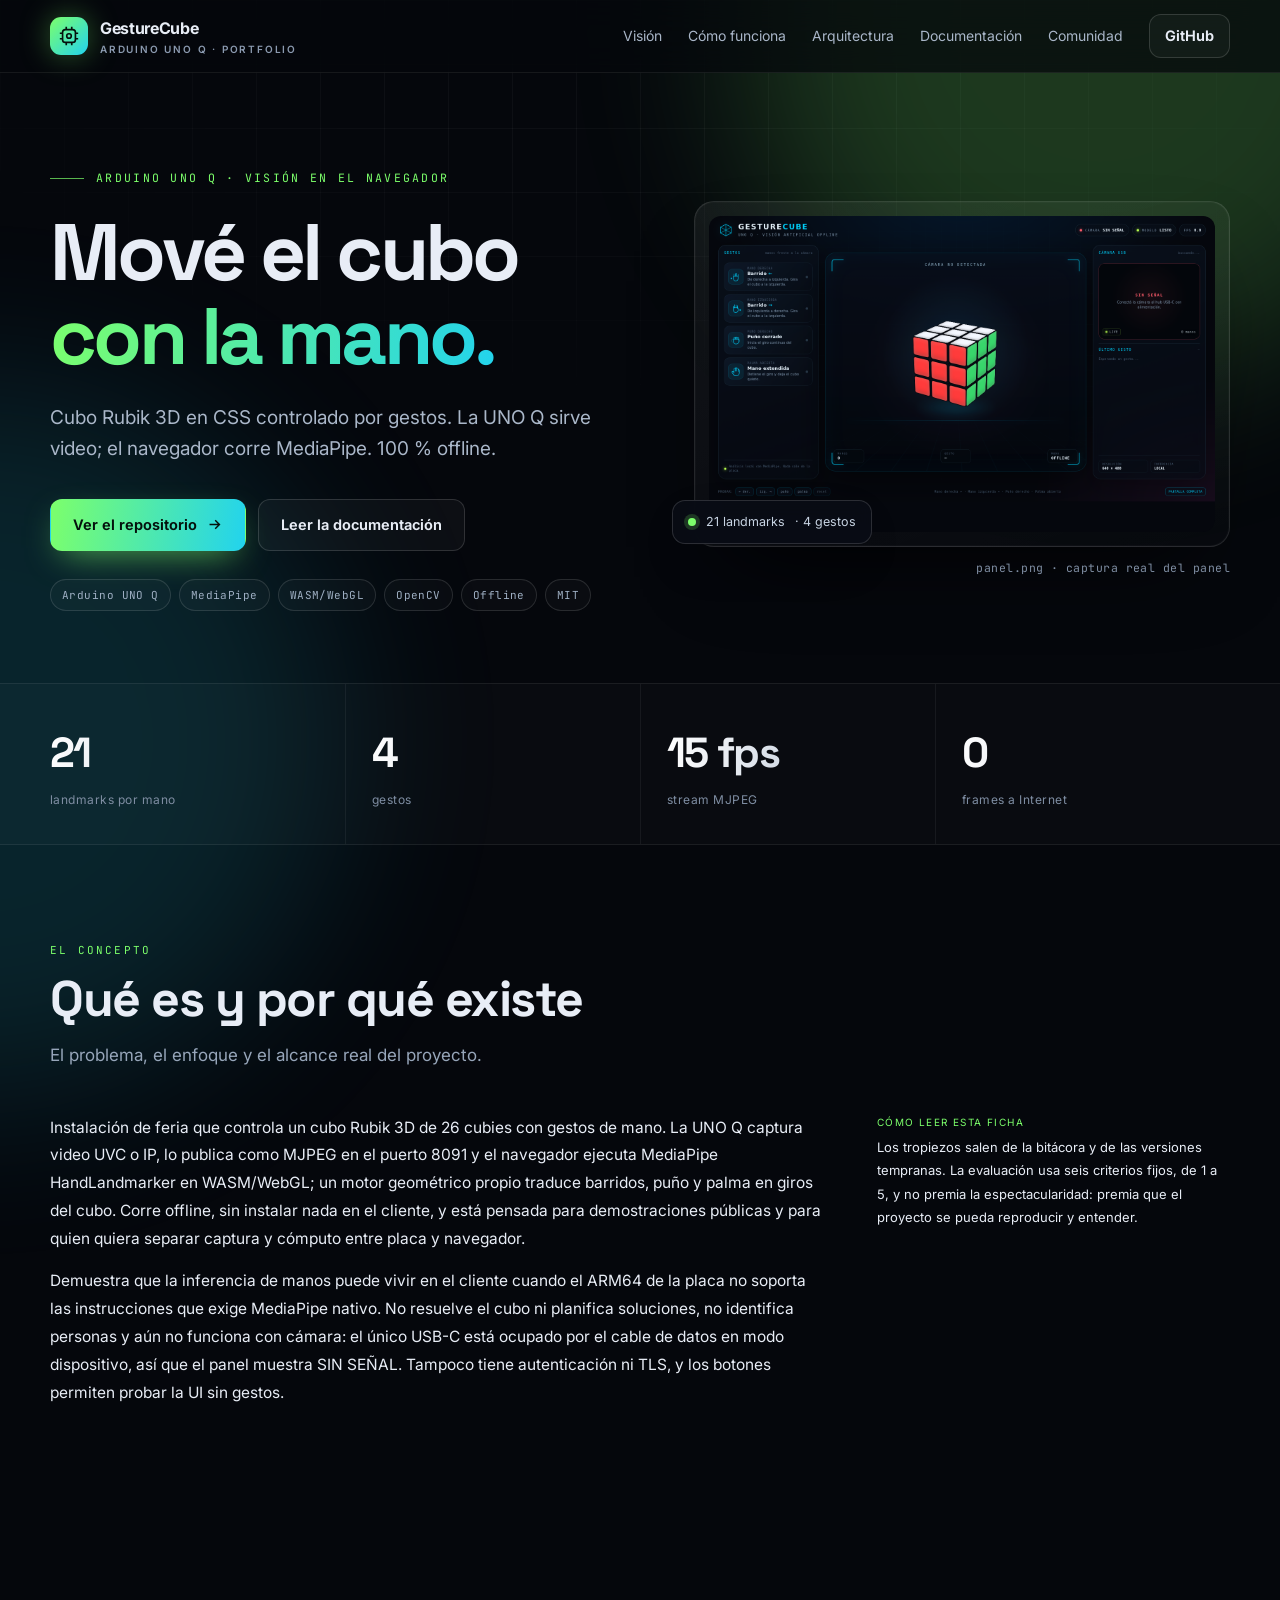
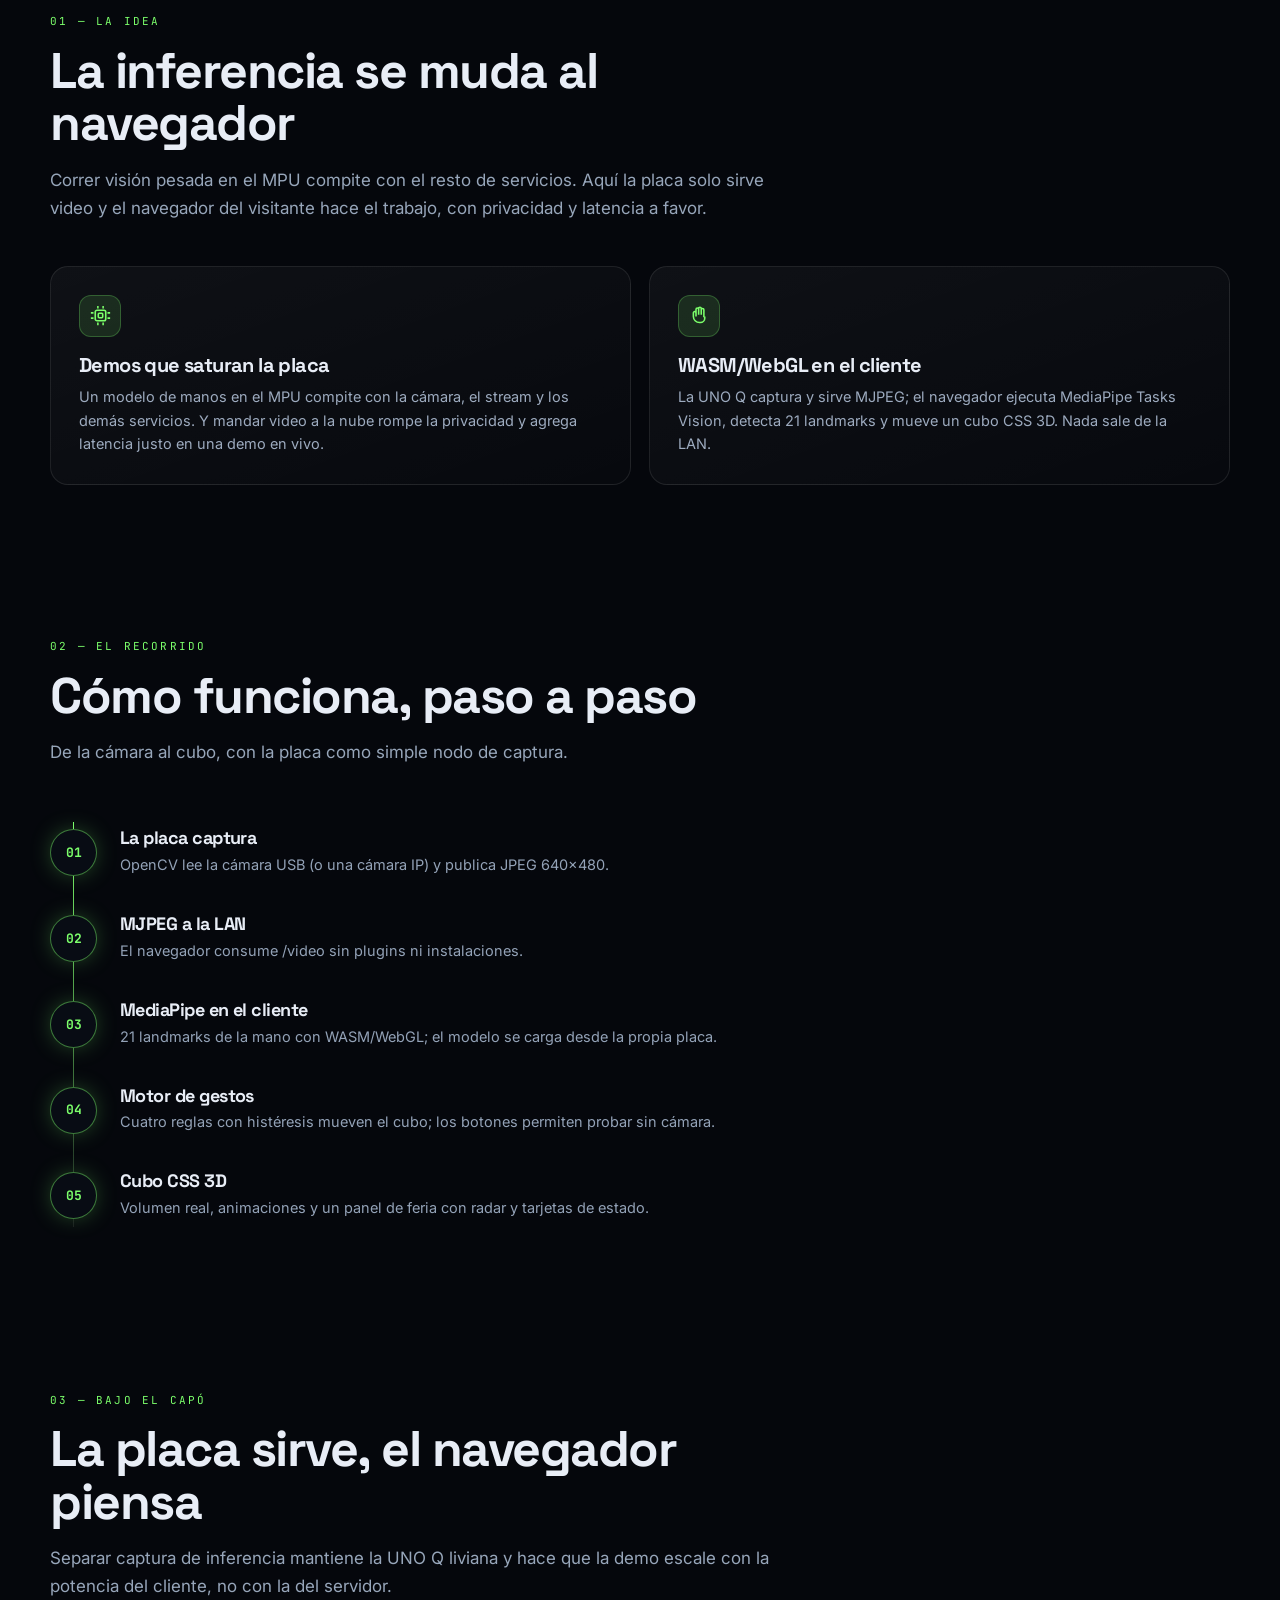
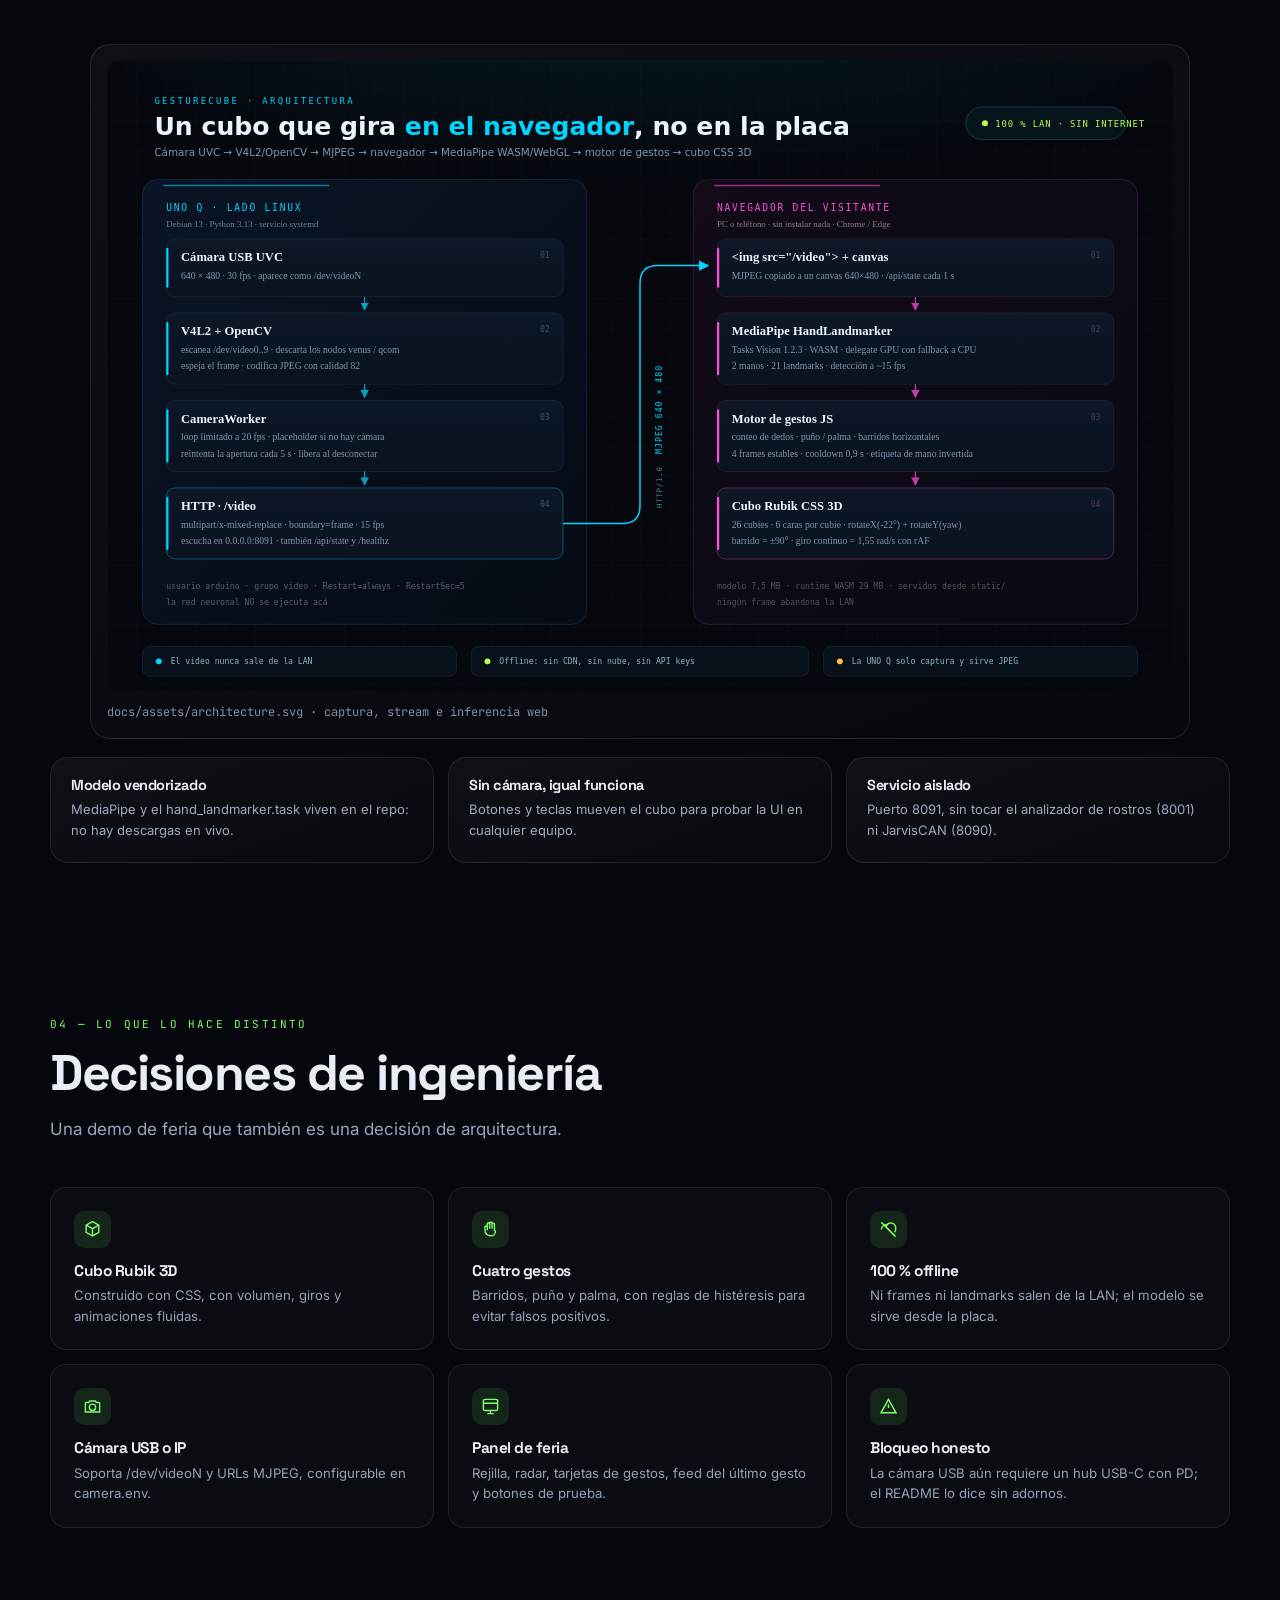
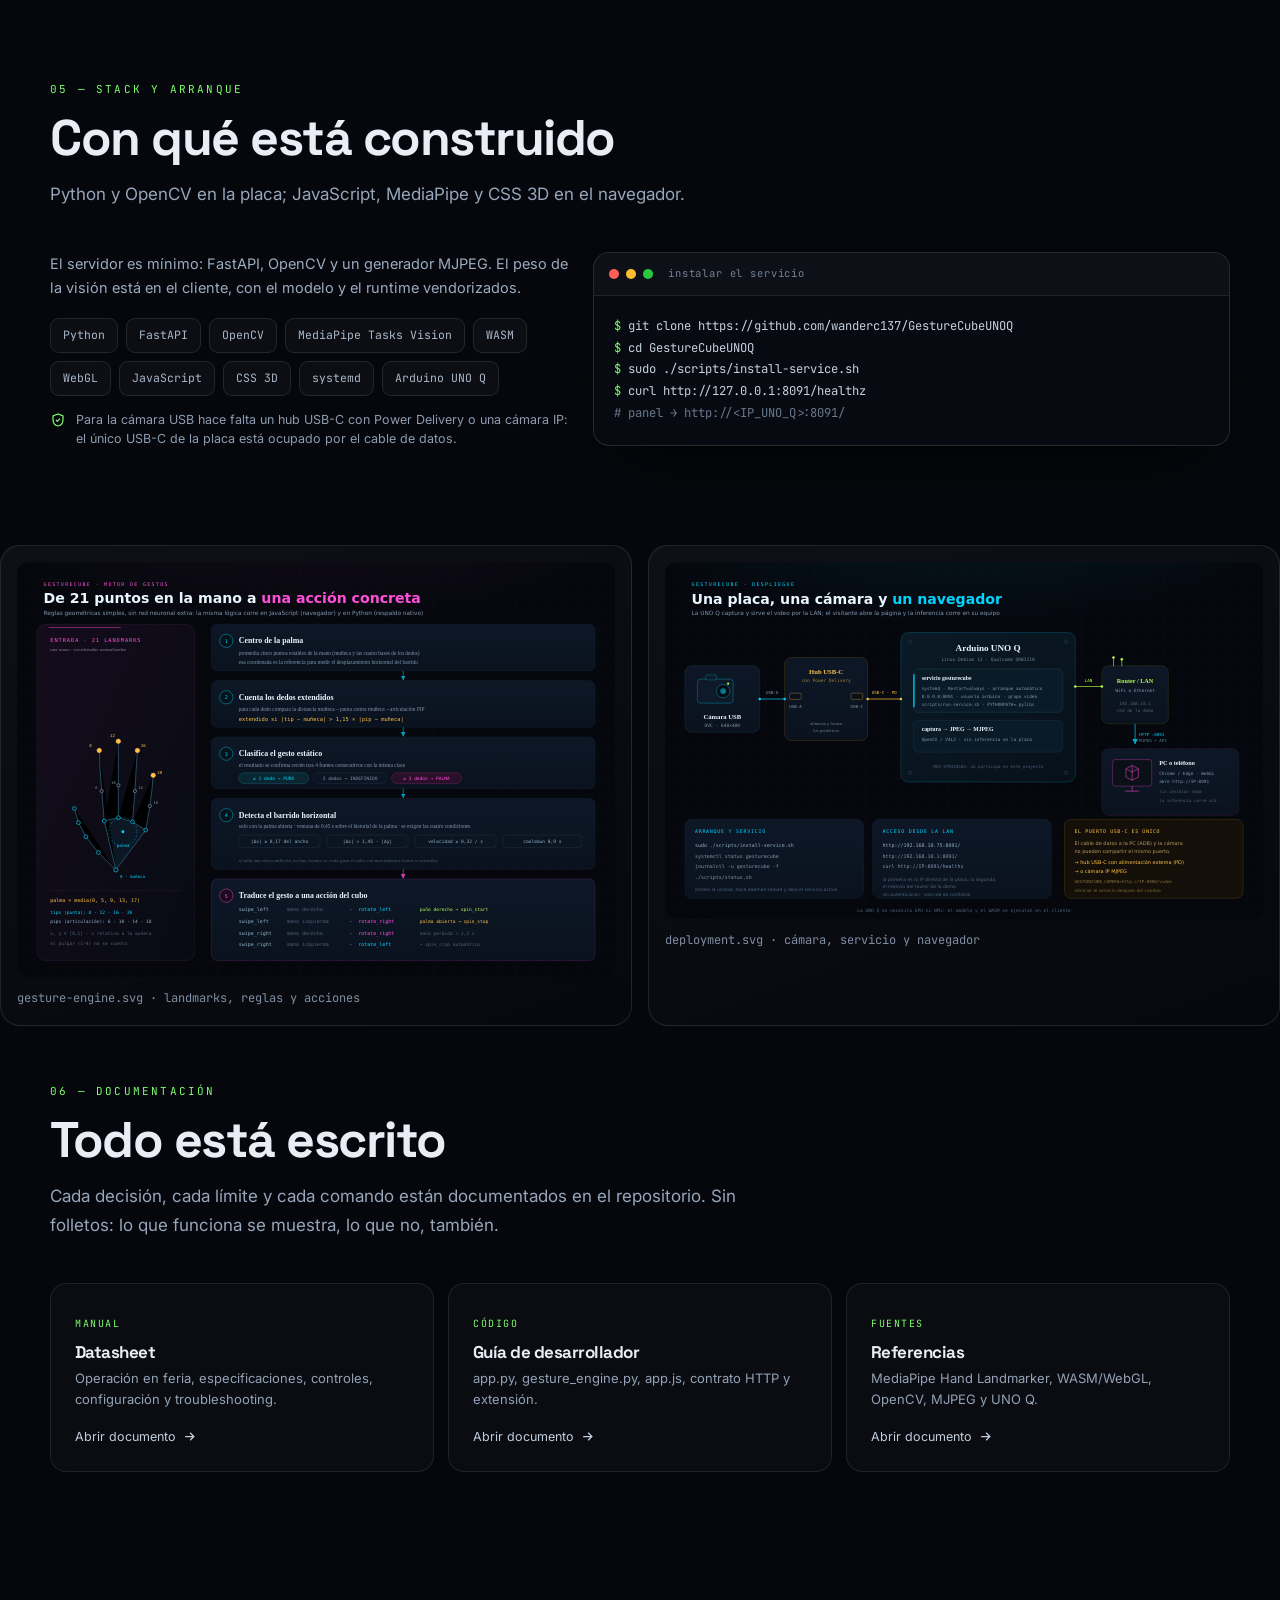
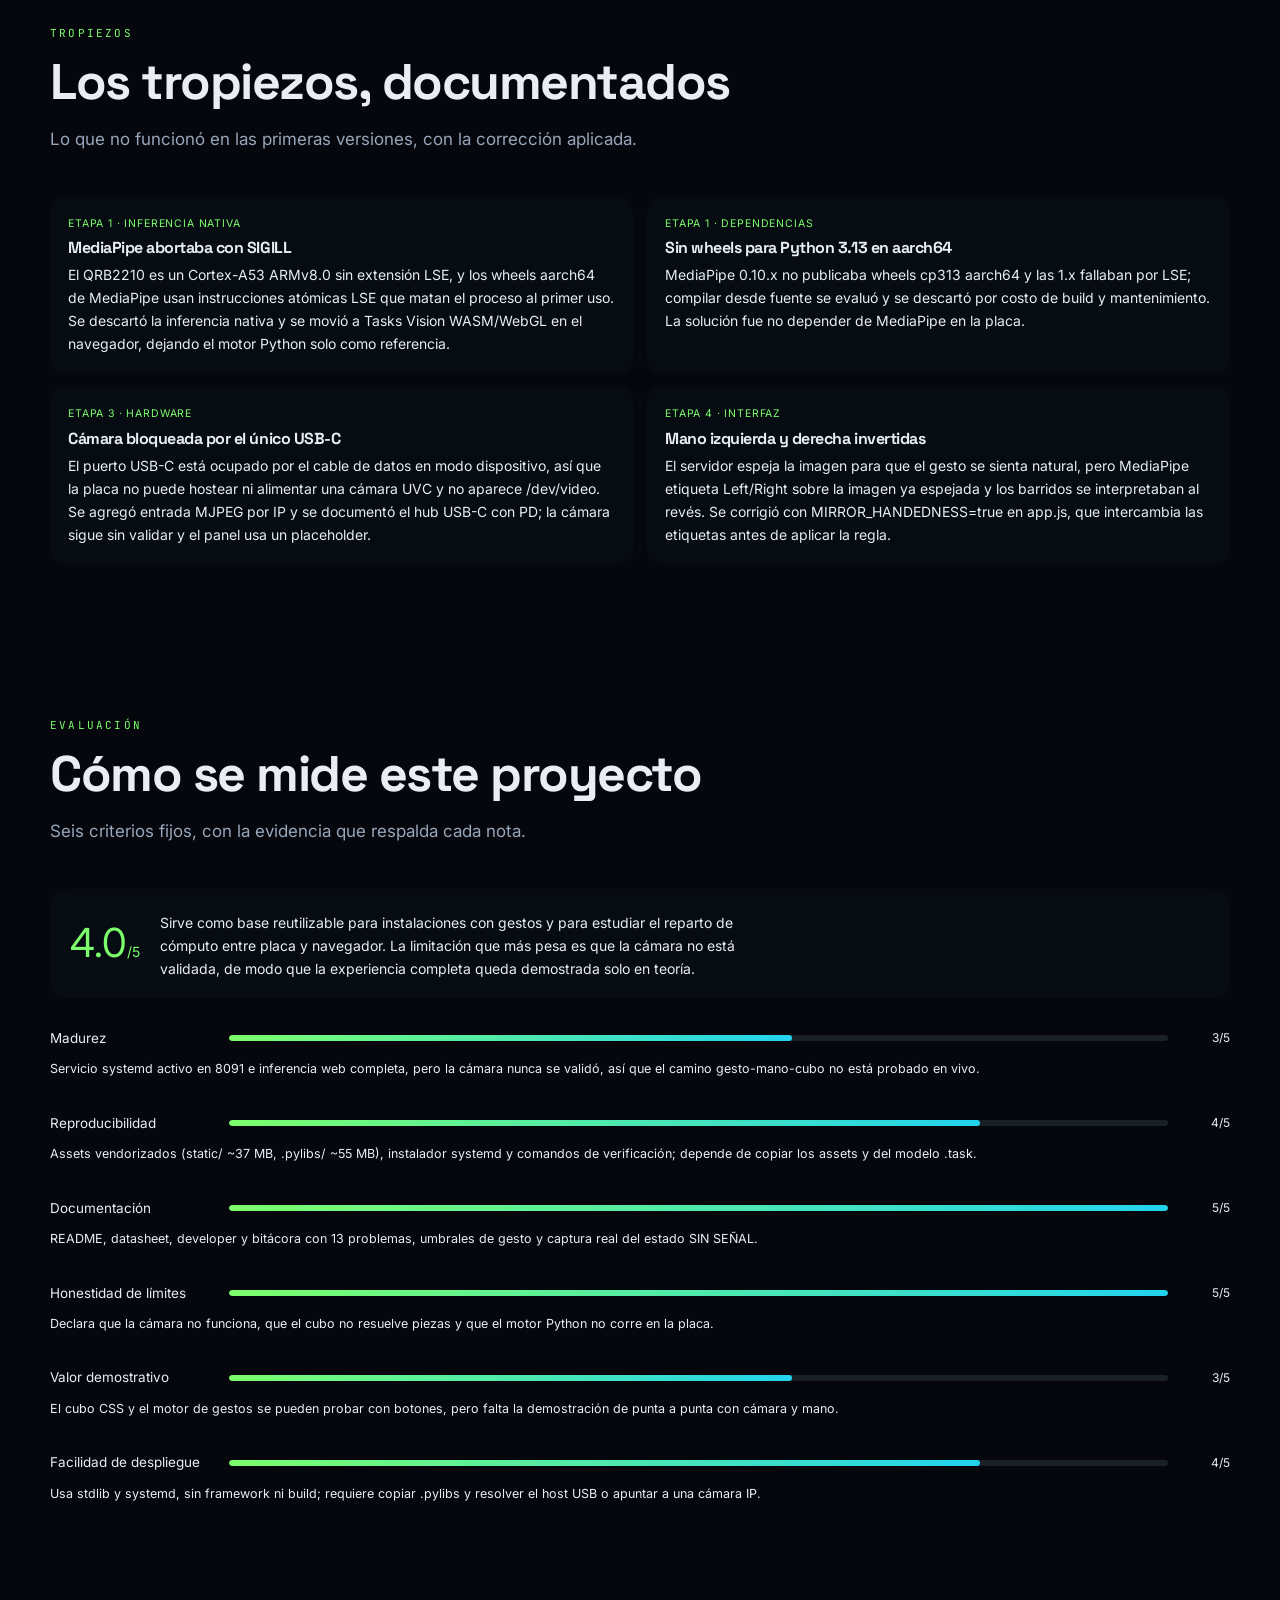
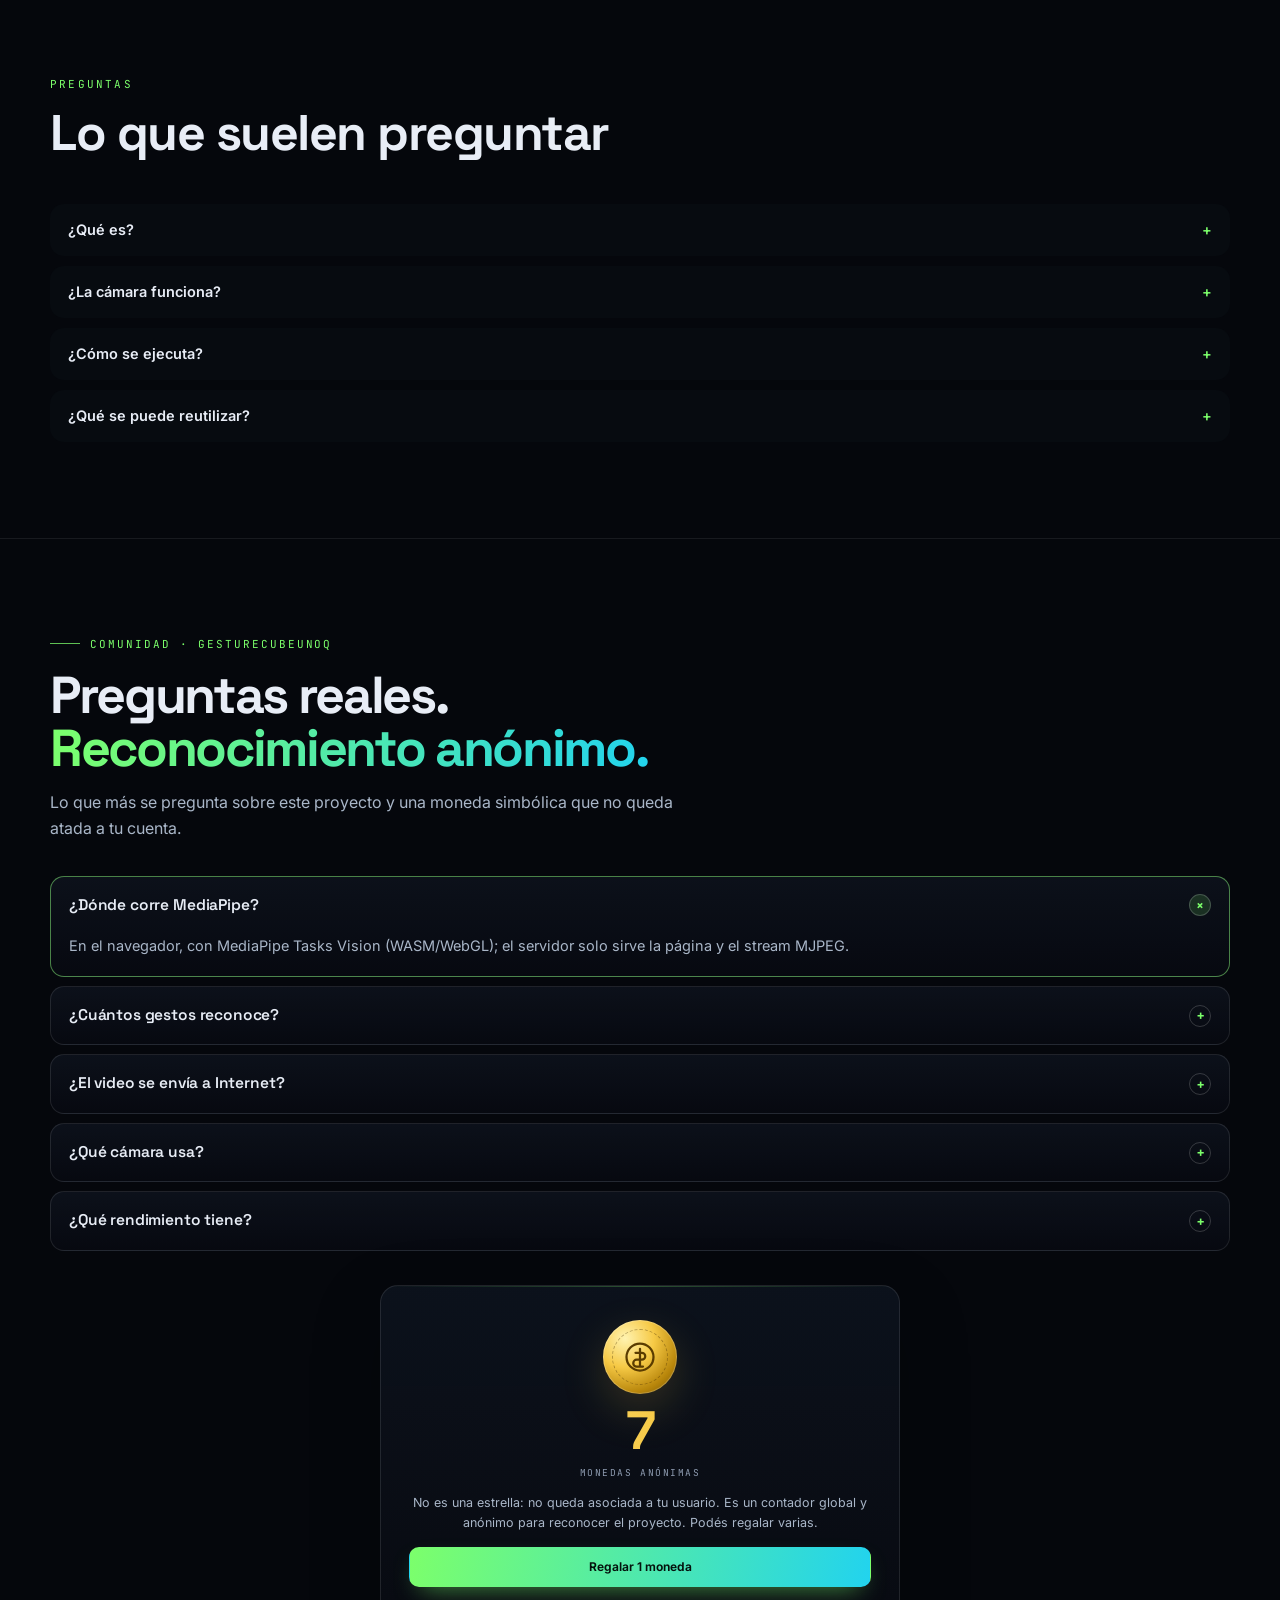
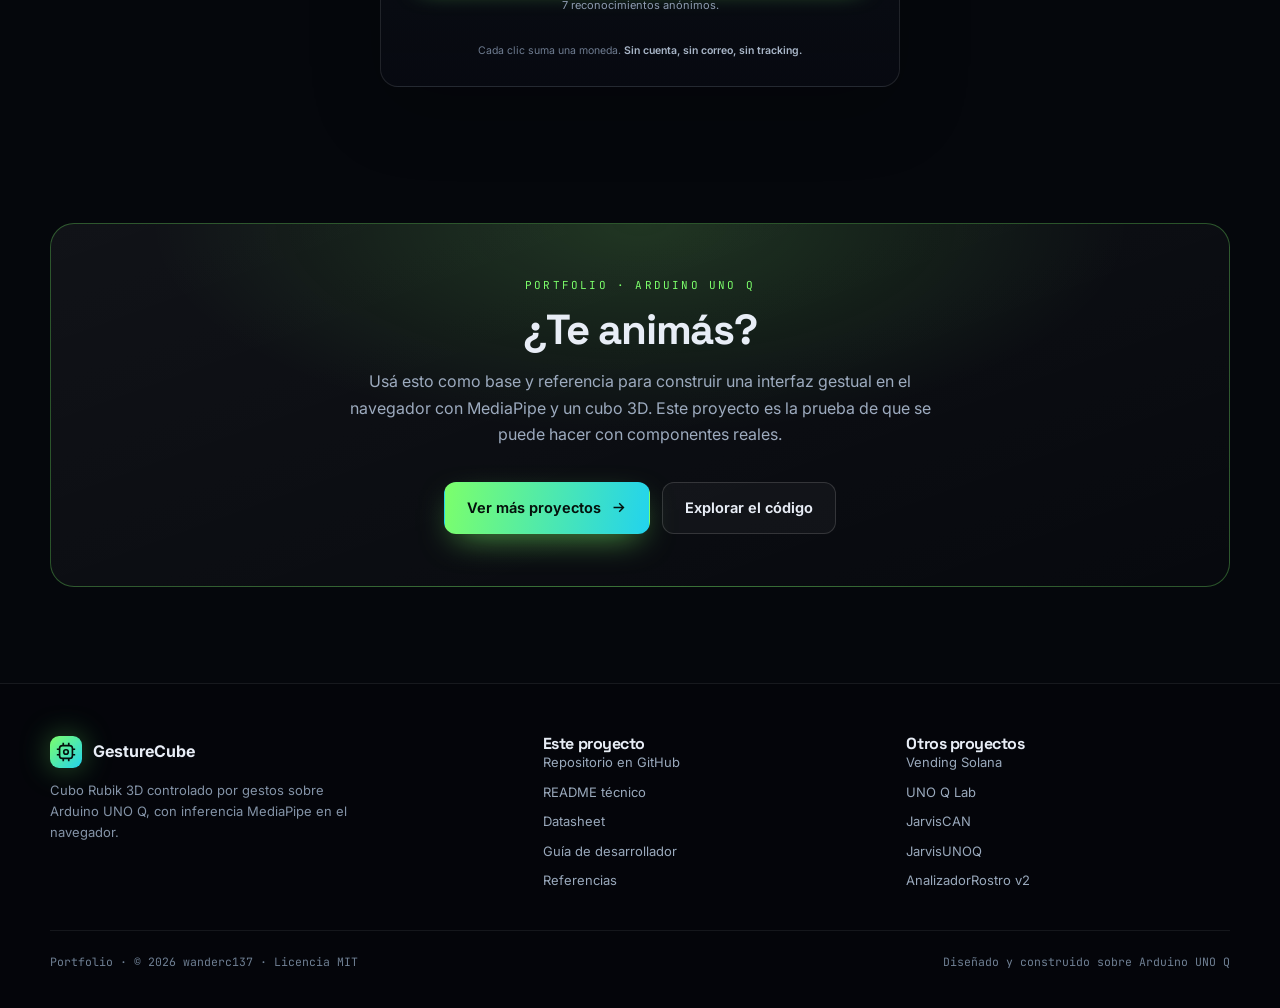
==== commit b8af0380: "feat: contador de monedas anónimas con base aleatoria 3-98 (v6)" ====
--- a/docs/index.html
+++ b/docs/index.html
@@ -467,6 +467,6 @@
 })();
 </script>
 <script>window.PORTFOLIO_COMMUNITY = {"account": "wanderc137", "repo": "GestureCubeUNOQ", "coinNamespace": "wanderc137-gesturecubeunoq-coins-v1", "faqs": [{"q": "¿Dónde corre MediaPipe?", "a": "En el navegador, con MediaPipe Tasks Vision (WASM/WebGL); el servidor solo sirve la página y el stream MJPEG."}, {"q": "¿Cuántos gestos reconoce?", "a": "Cuatro gestos y <b>21 landmarks</b> de la mano; el motor convierte posiciones en rotaciones del cubo 3D."}, {"q": "¿El video se envía a Internet?", "a": "No. El stream MJPEG es local y la inferencia ocurre en el navegador; no se suben frames."}, {"q": "¿Qué cámara usa?", "a": "La unidad no detectó una cámara USB por el único USB-C ocupado; se puede usar una cámara IP o un hub con PD."}, {"q": "¿Qué rendimiento tiene?", "a": "Alrededor de <b>15 fps</b> de MJPEG; la inferencia depende del navegador y de la GPU integrada."}]};</script>
-<script defer="" src="assets/community.js?v=5"></script>
+<script defer="" src="assets/community.js?v=6"></script>
 </body>
 </html>
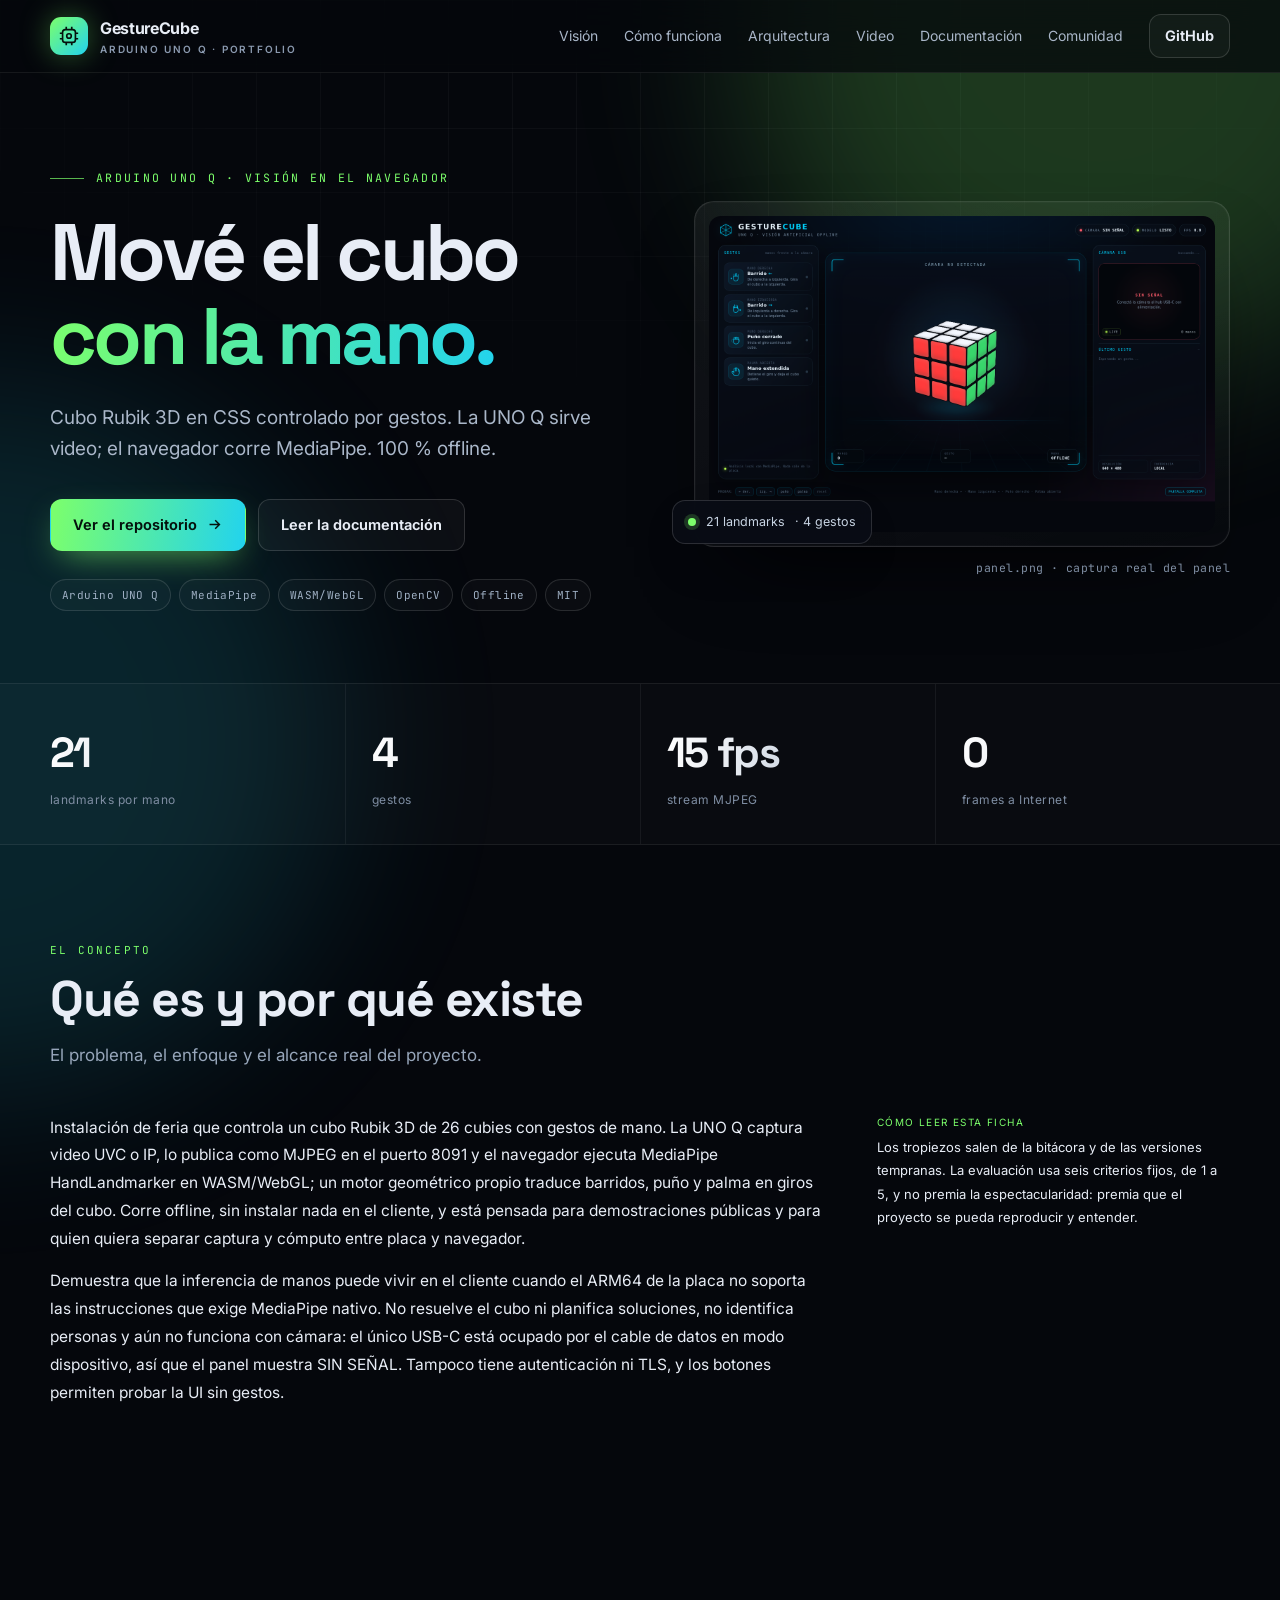
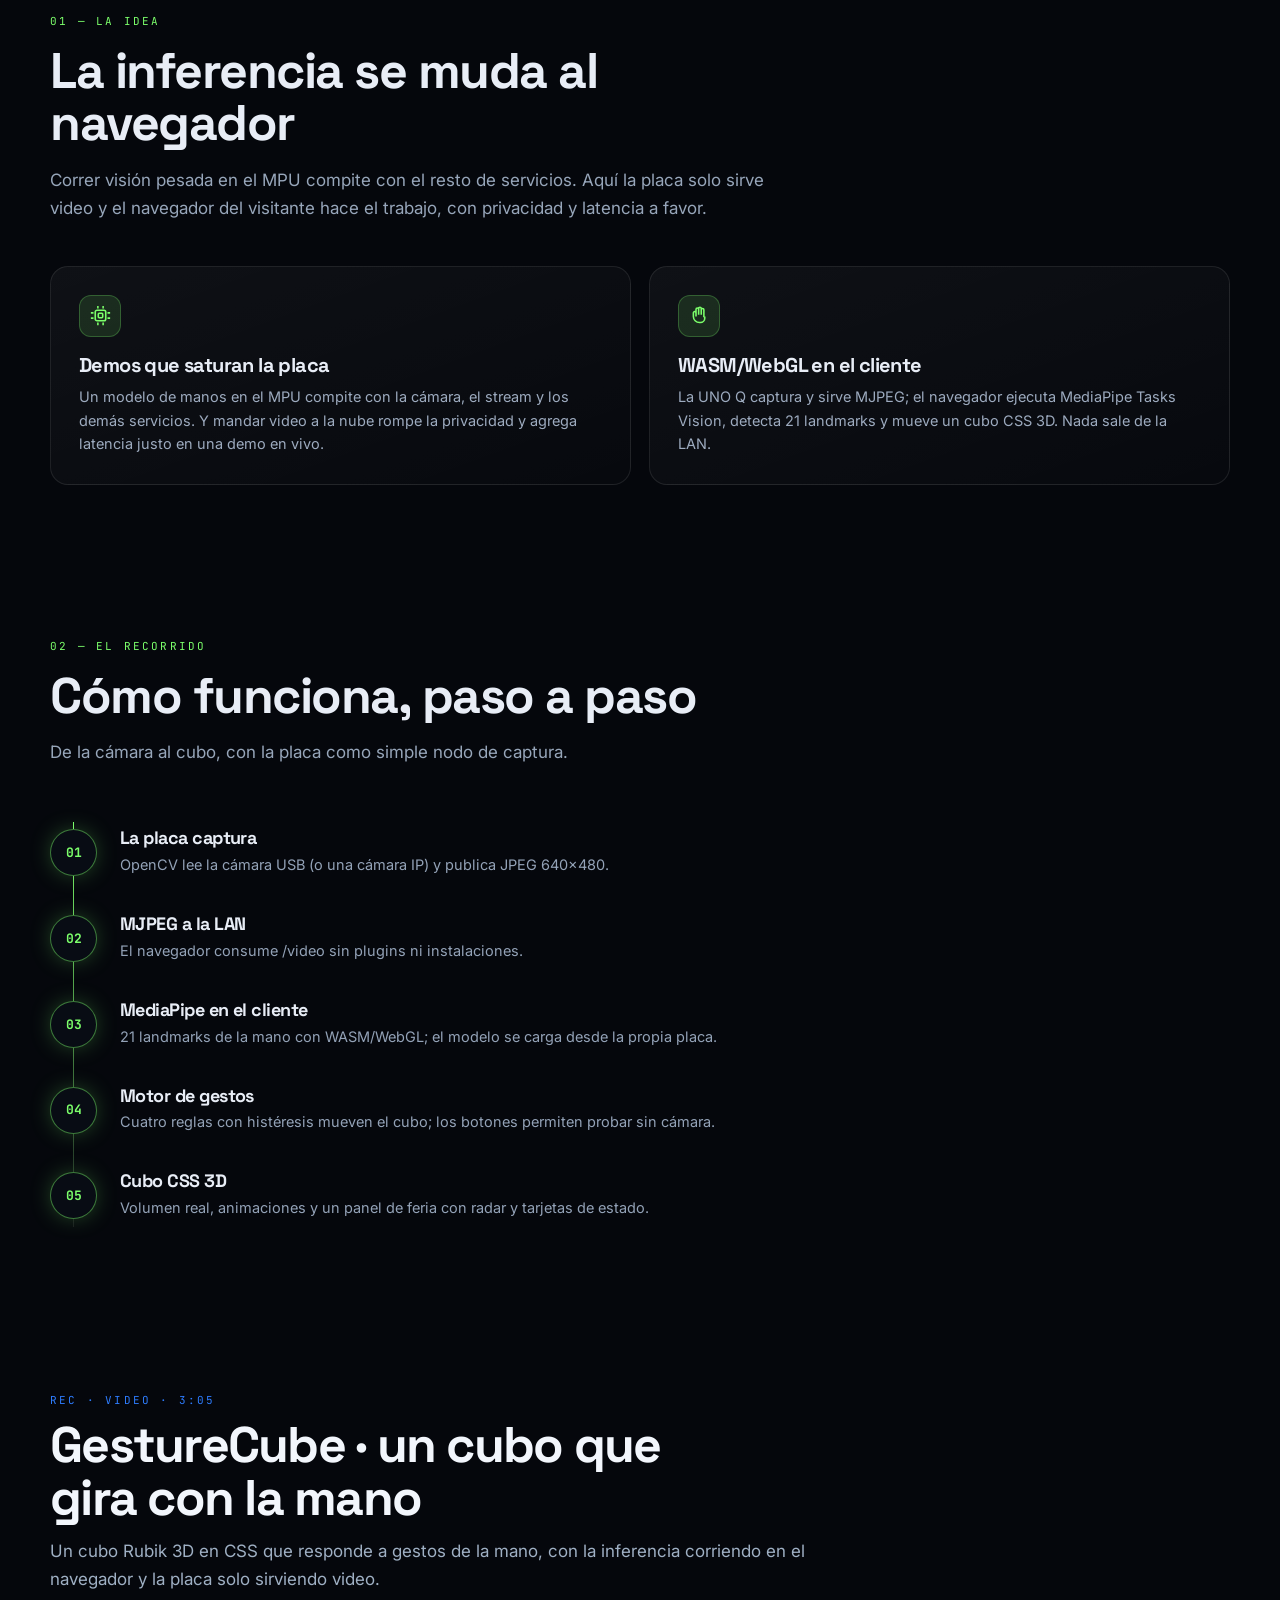
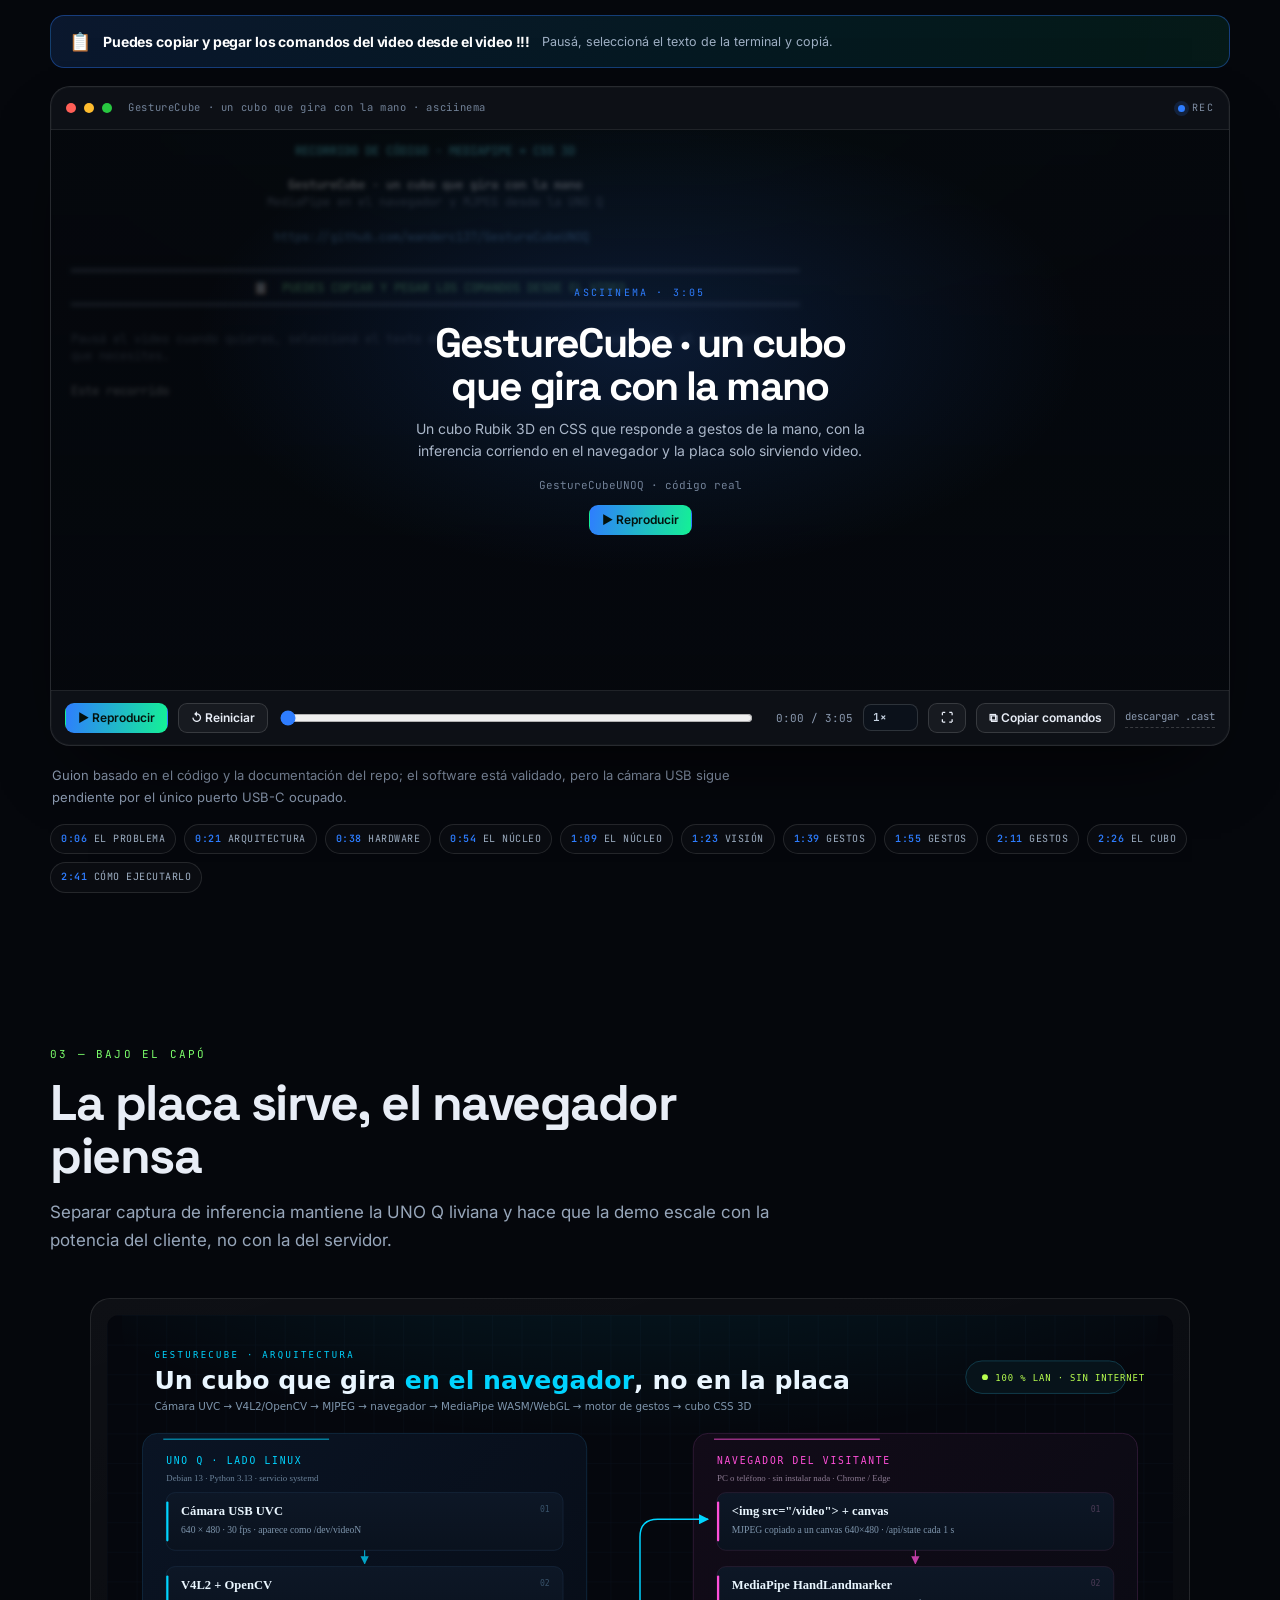
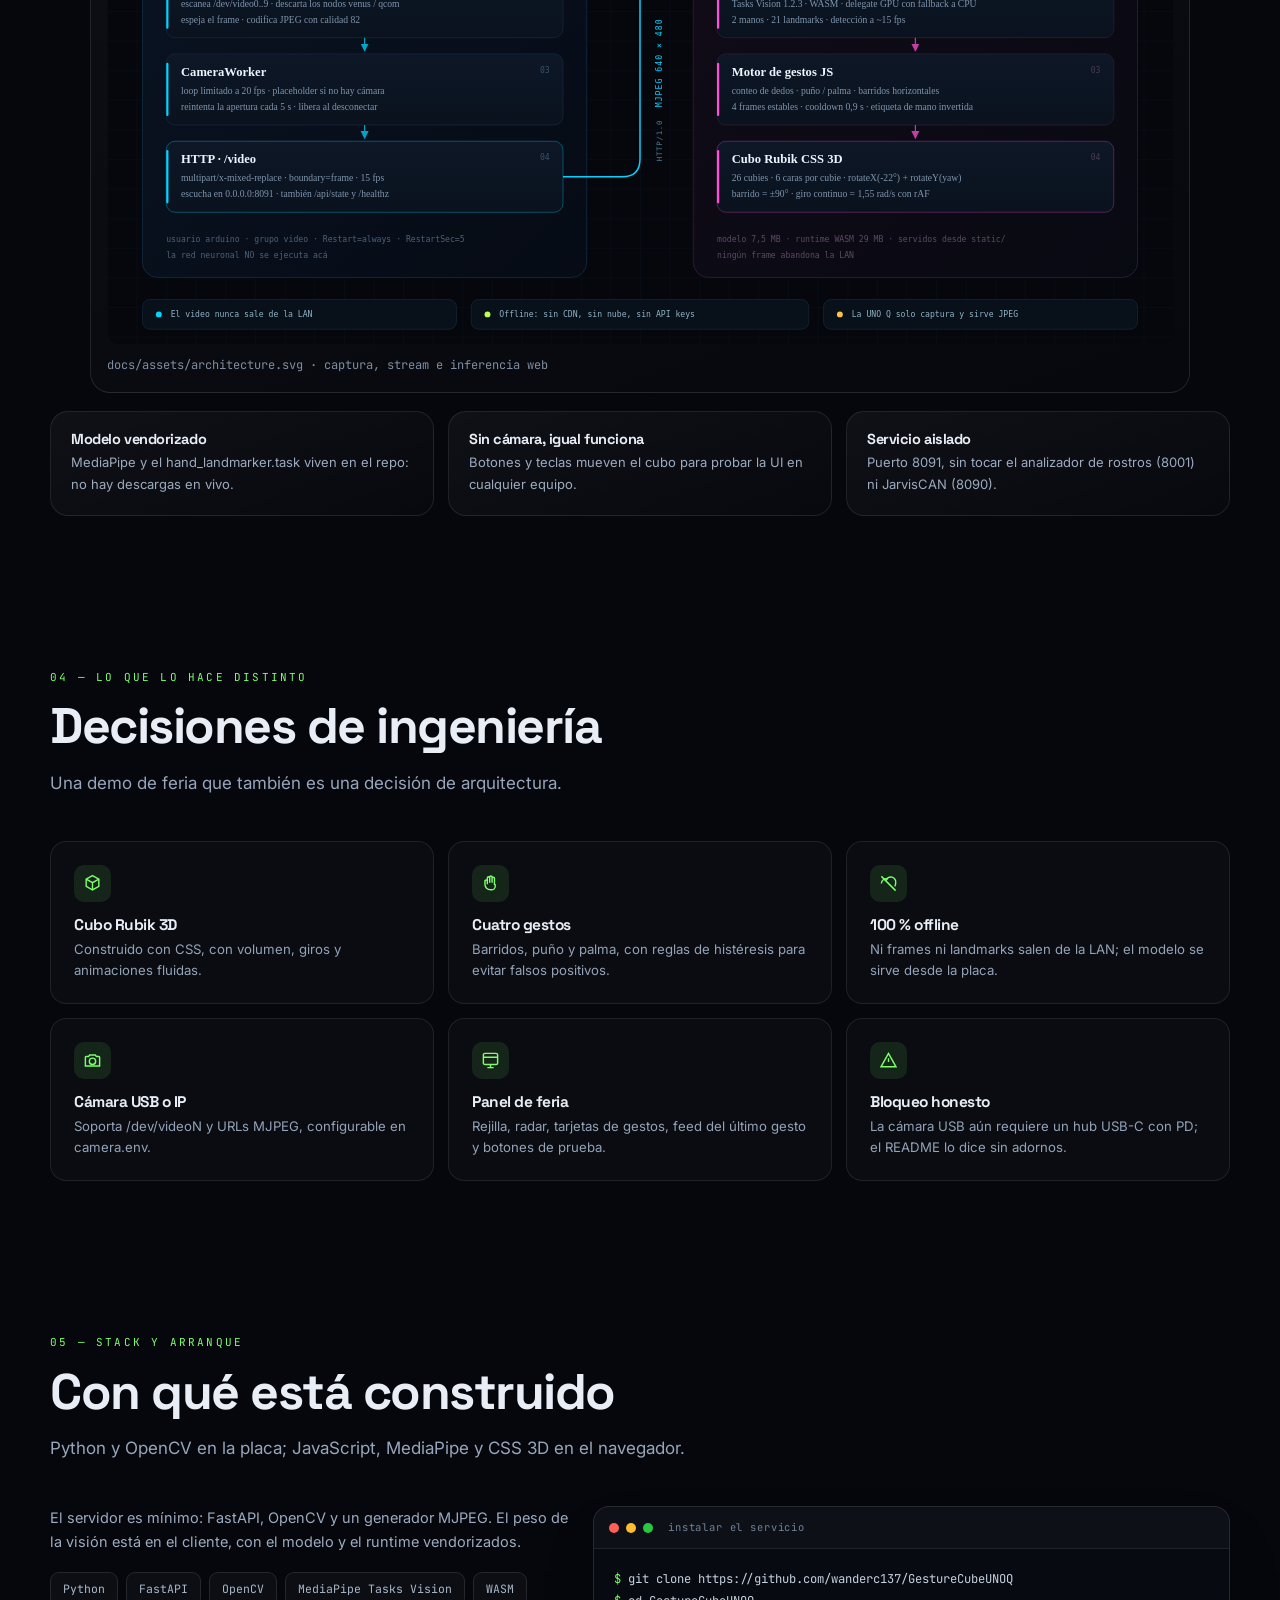
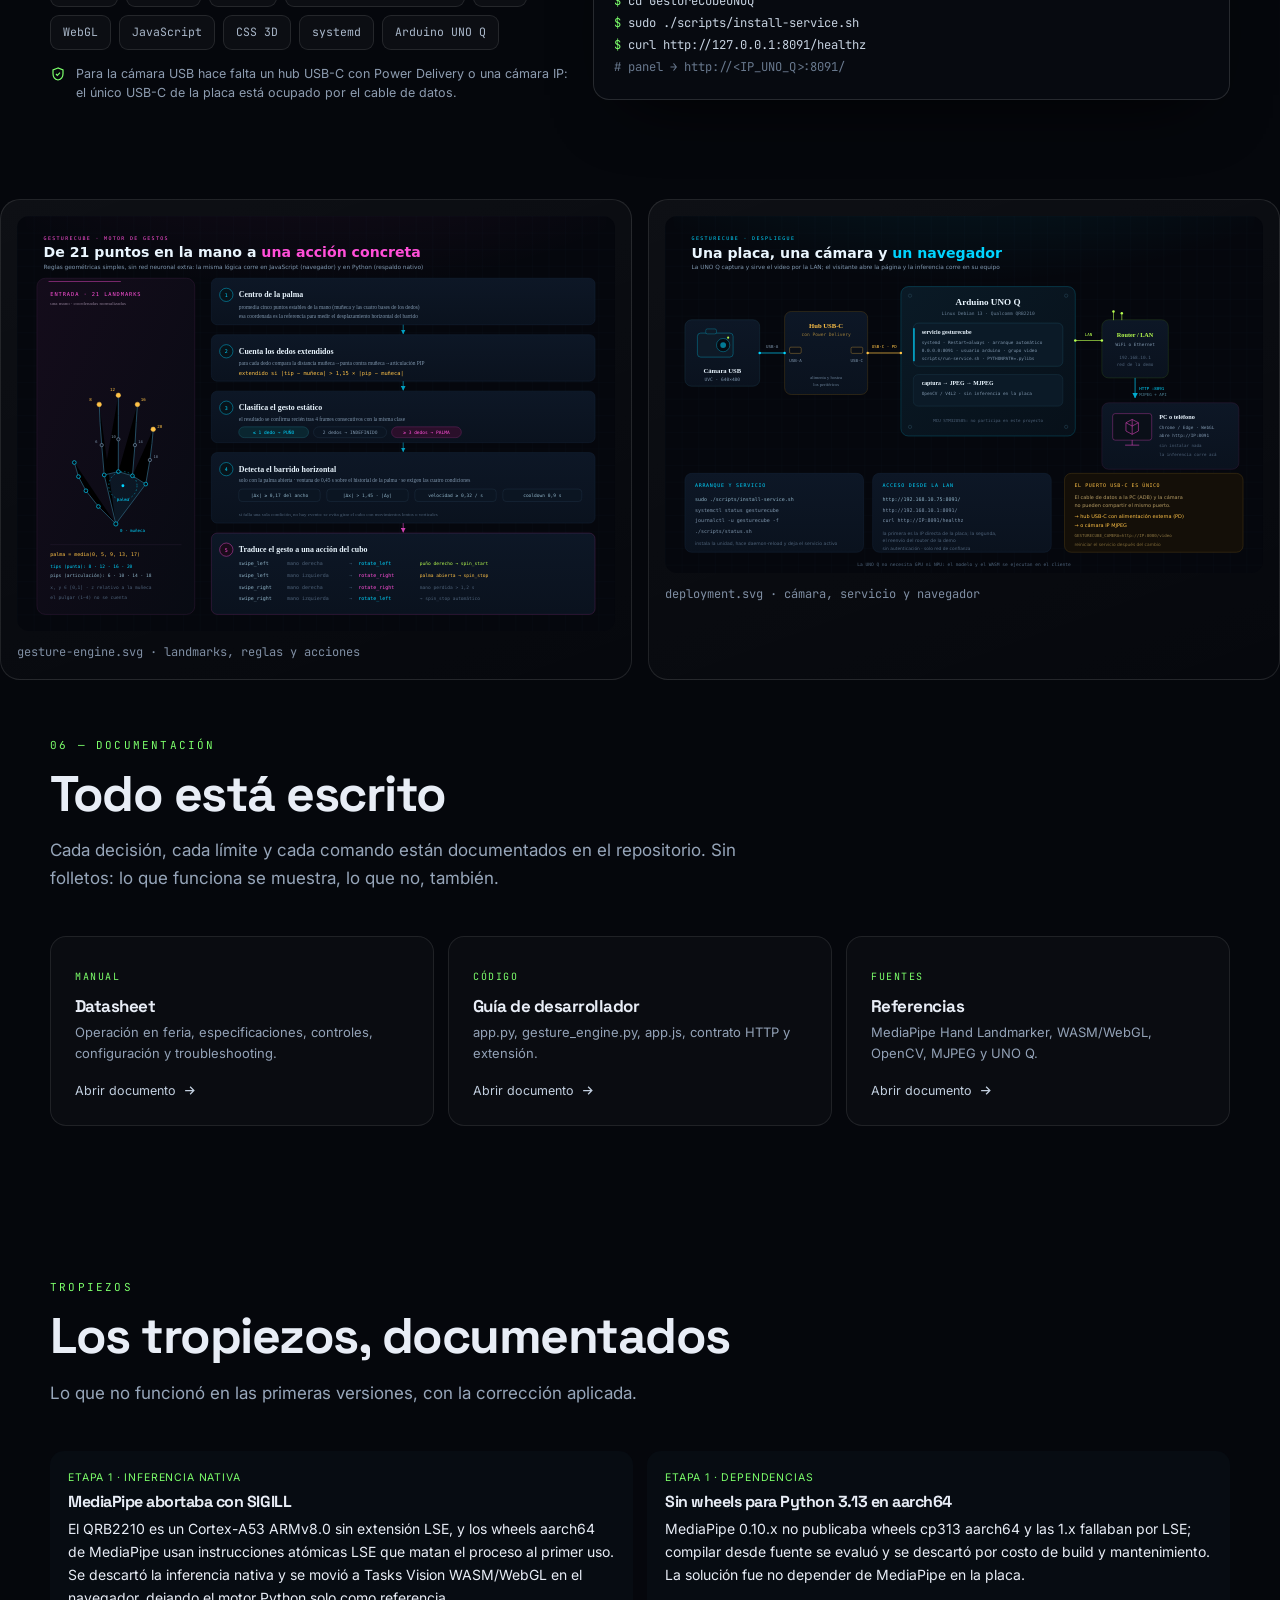
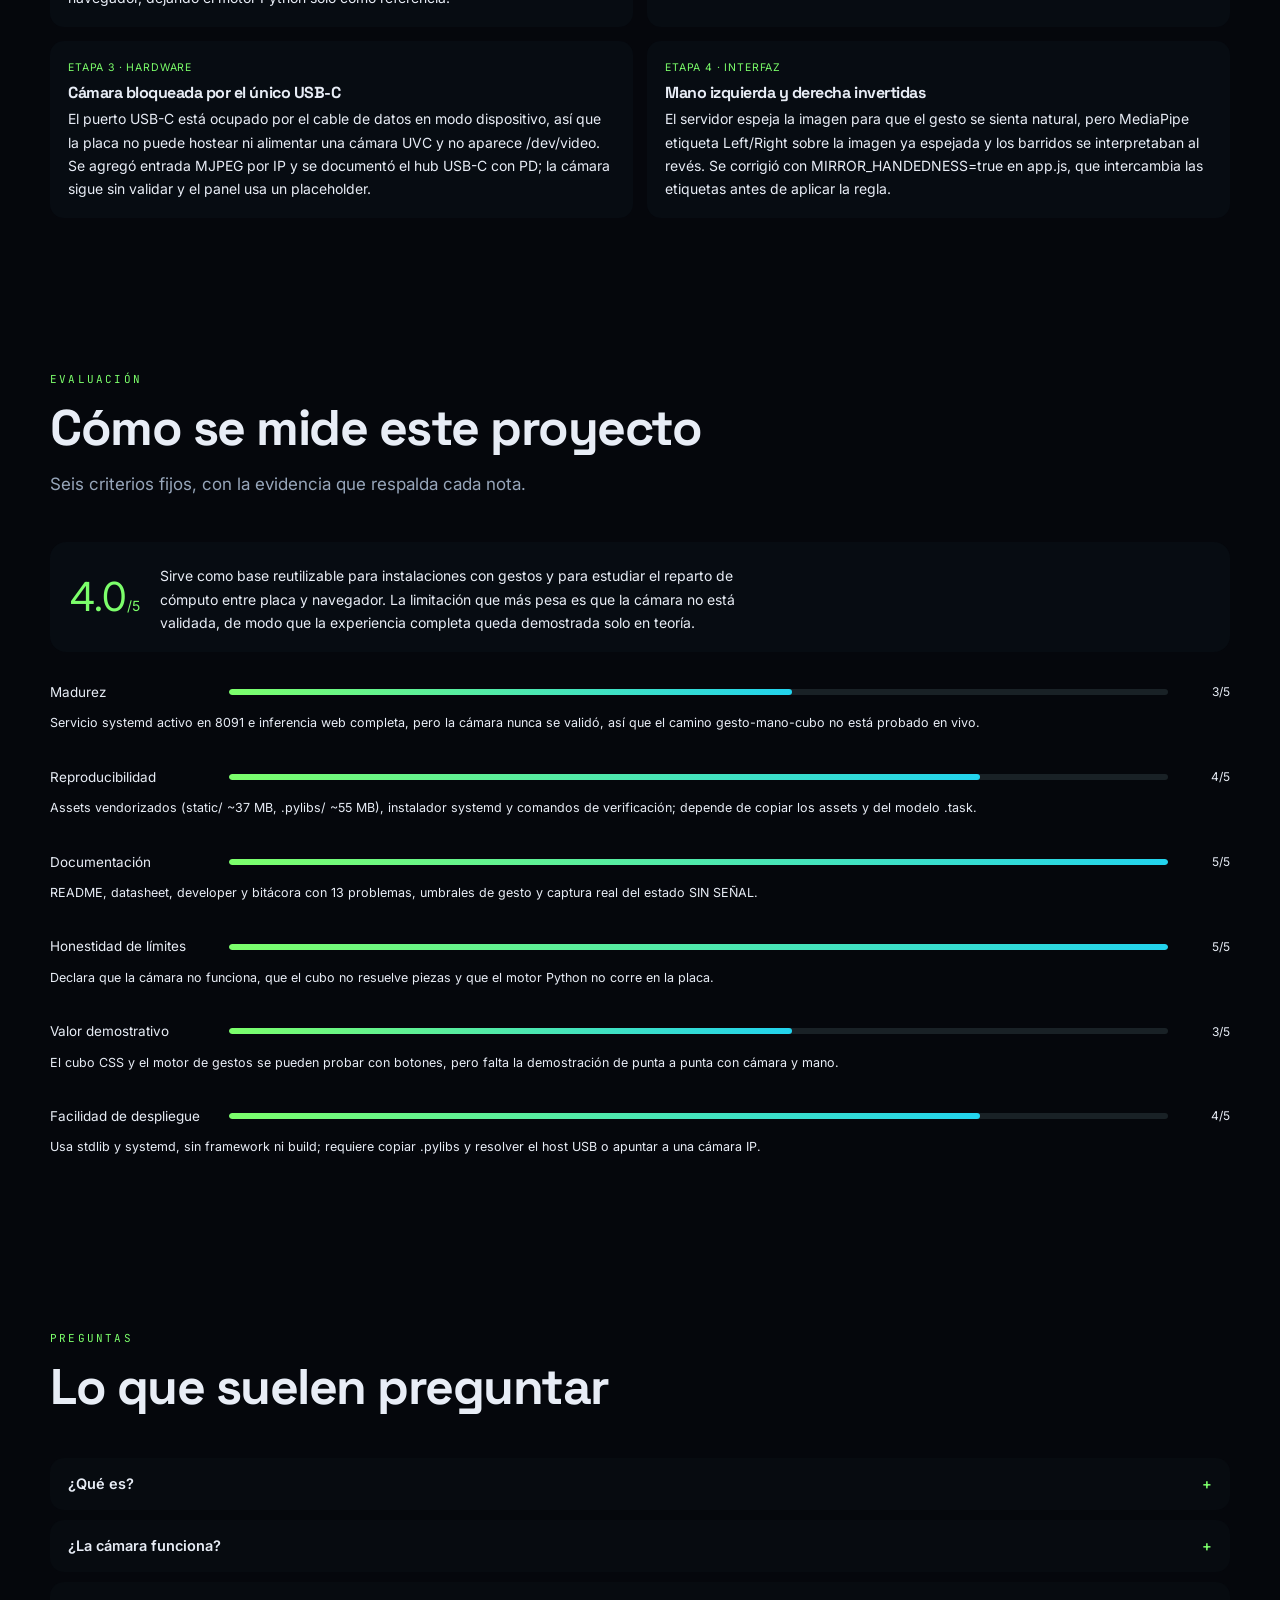
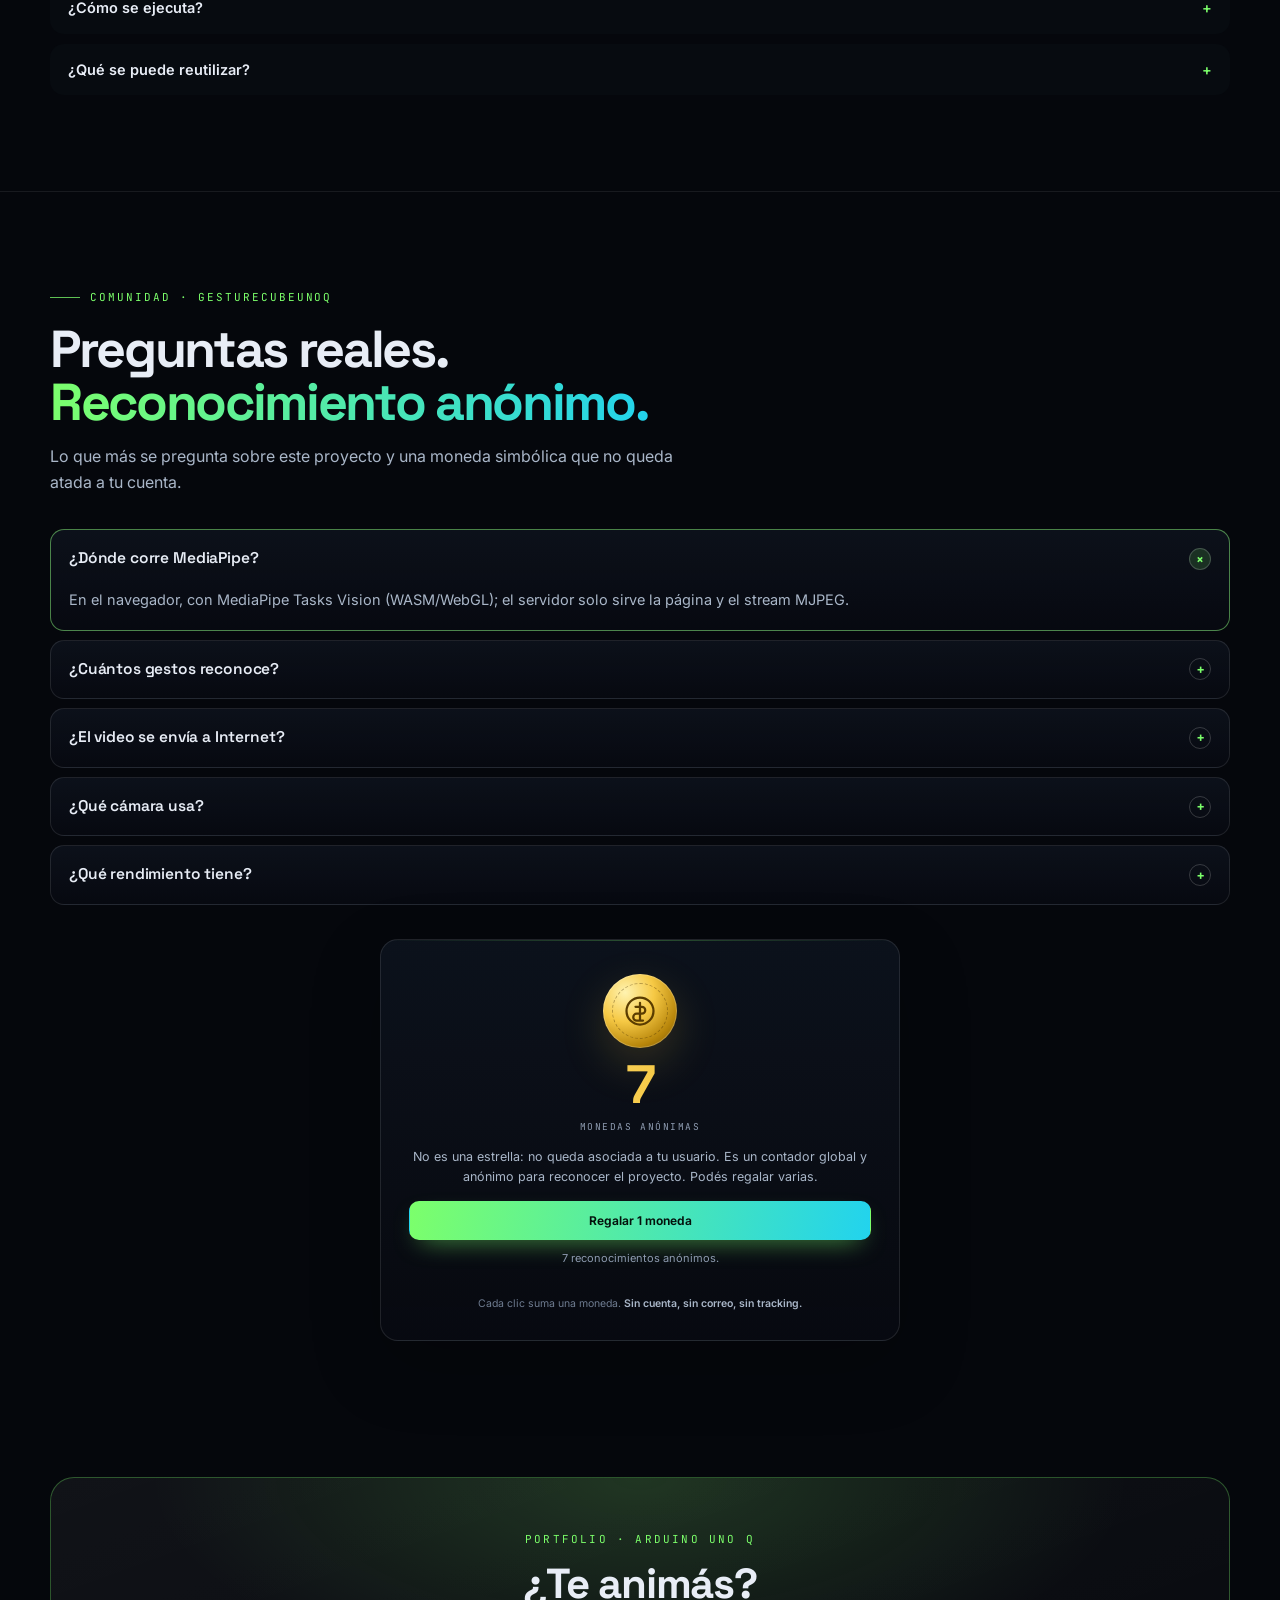
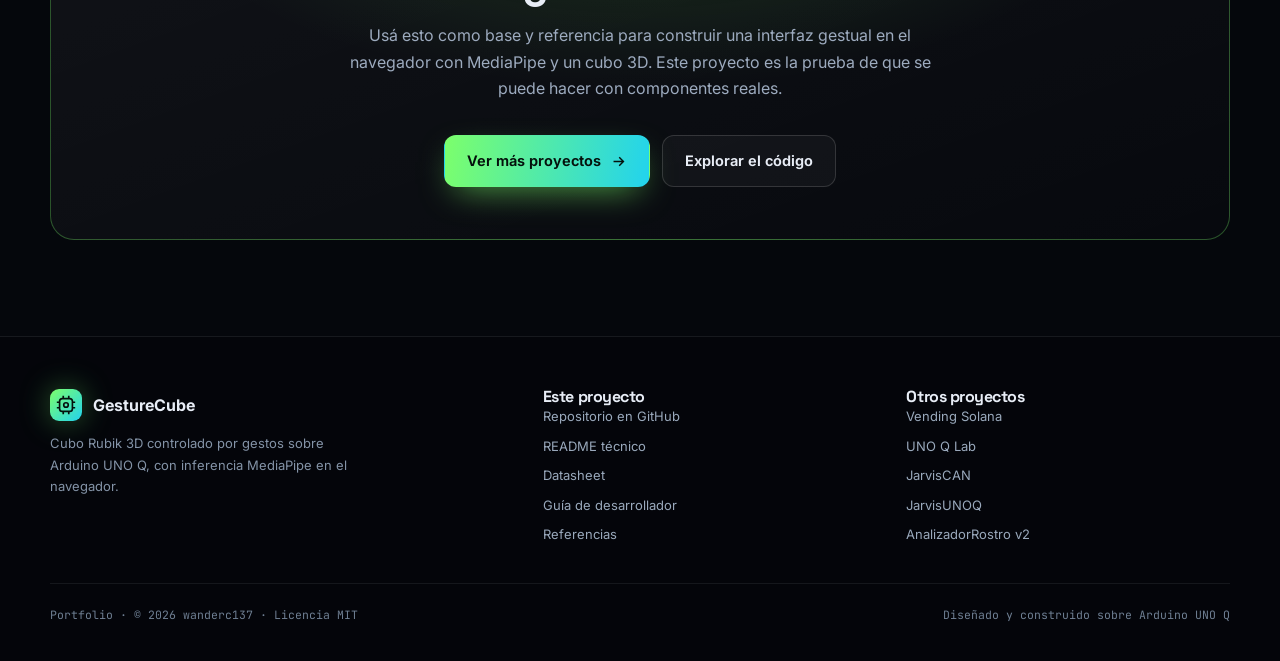
==== commit cf9389b2: "feat: video asciinema explicativo en rec/ y en la página" ====
--- a/docs/index.html
+++ b/docs/index.html
@@ -291,7 +291,8 @@
 @media(max-width:760px){.concept-grid,.fail-grid{grid-template-columns:1fr}.concept-side{border-left:0;padding-left:0}}
 
 </style>
-<link href="assets/community.css?v=5" rel="stylesheet"/></head>
+<link href="assets/community.css?v=5" rel="stylesheet"/><link href="rec/player.css?v=1" rel="stylesheet"/>
+</head>
 <body style="--accent:#7CFF6B;--accent2:#22D3EE">
 <div class="grid-overlay"></div>
 <div class="glow one"></div>
@@ -306,6 +307,7 @@
 <a href="#problema">Visión</a>
 <a href="#como">Cómo funciona</a>
 <a href="#arquitectura">Arquitectura</a>
+<a href="#video">Video</a>
 <a href="#docs">Documentación</a>
 <a href="#comunidad">Comunidad</a>
 <a class="btn btn-ghost" href="https://github.com/wanderc137/GestureCubeUNOQ" rel="noopener" style="padding:9px 15px" target="_blank">GitHub</a>
@@ -355,6 +357,45 @@
 <div class="timeline reveal"><div class="step"><div class="step-num">01</div><div class="step-body"><h3>La placa captura</h3><p>OpenCV lee la cámara USB (o una cámara IP) y publica JPEG 640×480.</p></div></div><div class="step"><div class="step-num">02</div><div class="step-body"><h3>MJPEG a la LAN</h3><p>El navegador consume /video sin plugins ni instalaciones.</p></div></div><div class="step"><div class="step-num">03</div><div class="step-body"><h3>MediaPipe en el cliente</h3><p>21 landmarks de la mano con WASM/WebGL; el modelo se carga desde la propia placa.</p></div></div><div class="step"><div class="step-num">04</div><div class="step-body"><h3>Motor de gestos</h3><p>Cuatro reglas con histéresis mueven el cubo; los botones permiten probar sin cámara.</p></div></div><div class="step"><div class="step-num">05</div><div class="step-body"><h3>Cubo CSS 3D</h3><p>Volumen real, animaciones y un panel de feria con radar y tarjetas de estado.</p></div></div></div>
 </div>
 </section>
+
+<section class="section tight rec-section" id="video" style="--accent:#2E7DFF;--accent2:#14F195">
+<div class="wrap">
+<div class="rec-kicker">REC · VIDEO · 3:05</div>
+<h2 class="rec-h2">GestureCube · un cubo que gira con la mano</h2>
+<p class="rec-lead">Un cubo Rubik 3D en CSS que responde a gestos de la mano, con la inferencia corriendo en el navegador y la placa solo sirviendo video.</p>
+<div class="rec-banner">
+<span class="rec-banner-icon">📋</span>
+<strong>Puedes copiar y pegar los comandos del video desde el video !!!</strong>
+<span>Pausá, seleccioná el texto de la terminal y copiá.</span>
+</div>
+<div class="rec-shell">
+<div class="rec-bar"><i></i><i></i><i></i><span class="rec-title">GestureCube · un cubo que gira con la mano · asciinema</span><span class="rec-rec"><b></b>REC</span></div>
+<div class="rec-screen-wrap">
+<div class="rec-screen" id="rec-screen"></div>
+<div class="rec-poster" id="rec-poster">
+<div class="rec-kicker">ASCIINEMA · 3:05</div>
+<h3>GestureCube · un cubo que gira con la mano</h3>
+<p>Un cubo Rubik 3D en CSS que responde a gestos de la mano, con la inferencia corriendo en el navegador y la placa solo sirviendo video.</p>
+<div class="rec-poster-meta">GestureCubeUNOQ · código real</div>
+<button class="rec-btn rec-primary" id="rec-start" type="button">▶ Reproducir</button>
+</div>
+</div>
+<div class="rec-controls">
+<button class="rec-btn rec-primary" id="rec-play" type="button">▶ Reproducir</button>
+<button class="rec-btn" id="rec-restart" type="button">↺ Reiniciar</button>
+<input class="rec-progress" id="rec-range" type="range" min="0" max="1000" value="0" aria-label="Progreso"/>
+<span class="rec-time" id="rec-time">0:00 / 3:05</span>
+<select class="rec-speed" id="rec-speed" aria-label="Velocidad"><option value="1">1×</option><option value="1.25">1.25×</option><option value="1.5">1.5×</option><option value="2">2×</option></select>
+<button class="rec-btn" id="rec-full" type="button" title="Pantalla completa">⛶</button>
+<button class="rec-btn" id="rec-copy" type="button">⧉ Copiar comandos</button>
+<a class="rec-download" href="rec/GestureCubeUNOQ.cast" download>descargar .cast</a>
+</div>
+</div>
+<p class="rec-note">Guion basado en el código y la documentación del repo; el software está validado, pero la cámara USB sigue pendiente por el único puerto USB-C ocupado.</p>
+<div class="rec-chapters"><span class="rec-chip"><b>0:06</b> EL PROBLEMA</span><span class="rec-chip"><b>0:21</b> ARQUITECTURA</span><span class="rec-chip"><b>0:38</b> HARDWARE</span><span class="rec-chip"><b>0:54</b> EL NÚCLEO</span><span class="rec-chip"><b>1:09</b> EL NÚCLEO</span><span class="rec-chip"><b>1:23</b> VISIÓN</span><span class="rec-chip"><b>1:39</b> GESTOS</span><span class="rec-chip"><b>1:55</b> GESTOS</span><span class="rec-chip"><b>2:11</b> GESTOS</span><span class="rec-chip"><b>2:26</b> EL CUBO</span><span class="rec-chip"><b>2:41</b> CÓMO EJECUTARLO</span></div>
+</div>
+</section>
+
 <section class="section tight" id="arquitectura">
 <div class="wrap">
 <div class="section-head reveal">
@@ -468,5 +509,7 @@
 </script>
 <script>window.PORTFOLIO_COMMUNITY = {"account": "wanderc137", "repo": "GestureCubeUNOQ", "coinNamespace": "wanderc137-gesturecubeunoq-coins-v1", "faqs": [{"q": "¿Dónde corre MediaPipe?", "a": "En el navegador, con MediaPipe Tasks Vision (WASM/WebGL); el servidor solo sirve la página y el stream MJPEG."}, {"q": "¿Cuántos gestos reconoce?", "a": "Cuatro gestos y <b>21 landmarks</b> de la mano; el motor convierte posiciones en rotaciones del cubo 3D."}, {"q": "¿El video se envía a Internet?", "a": "No. El stream MJPEG es local y la inferencia ocurre en el navegador; no se suben frames."}, {"q": "¿Qué cámara usa?", "a": "La unidad no detectó una cámara USB por el único USB-C ocupado; se puede usar una cámara IP o un hub con PD."}, {"q": "¿Qué rendimiento tiene?", "a": "Alrededor de <b>15 fps</b> de MJPEG; la inferencia depende del navegador y de la GPU integrada."}]};</script>
 <script defer="" src="assets/community.js?v=6"></script>
+<script defer src="rec/GestureCubeUNOQ.cast.js?v=1"></script>
+<script defer src="rec/player.js?v=1"></script>
 </body>
 </html>
--- a/docs/rec/player.css
+++ b/docs/rec/player.css
@@ -0,0 +1,168 @@
+/* Reproductor asciinema inline reutilizable para las páginas de wanderc137. */
+.rec-section{position:relative;z-index:1}
+.rec-section .rec-kicker{
+  font-family:'JetBrains Mono',ui-monospace,monospace;
+  font-size:11px;letter-spacing:.2em;text-transform:uppercase;
+  color:var(--accent,#2E7DFF);margin:0 0 10px;
+}
+.rec-section .rec-h2{
+  font-family:'Space Grotesk','Inter',sans-serif;
+  font-size:clamp(28px,4.6vw,50px);line-height:1.06;letter-spacing:-.035em;
+  color:#f2f6fc;margin:0 0 12px;max-width:22ch;
+}
+.rec-section .rec-lead{
+  font-size:clamp(14px,1.5vw,17px);line-height:1.65;
+  color:#9fb0c4;margin:0 0 22px;max-width:72ch;
+}
+.rec-banner{
+  display:flex;align-items:center;gap:12px;flex-wrap:wrap;
+  padding:14px 18px;margin:0 0 18px;
+  border:1px solid color-mix(in srgb,var(--accent,#2E7DFF) 38%,transparent);
+  border-radius:14px;
+  background:linear-gradient(100deg,color-mix(in srgb,var(--accent,#2E7DFF) 14%,transparent),color-mix(in srgb,var(--accent2,#14F195) 8%,transparent));
+  box-shadow:0 18px 40px -30px color-mix(in srgb,var(--accent,#2E7DFF) 60%,transparent);
+}
+.rec-banner .rec-banner-icon{font-size:18px;line-height:1}
+.rec-banner strong{font-size:14px;color:#fff;letter-spacing:-.01em}
+.rec-banner span{font-size:12.5px;color:#9fb0c4}
+.rec-shell{
+  position:relative;
+  border:1px solid rgba(255,255,255,.13);
+  border-radius:20px;
+  overflow:hidden;
+  background:#070a10;
+  box-shadow:0 34px 80px -38px #000,0 0 0 1px rgba(255,255,255,.025) inset;
+}
+.rec-bar{
+  display:flex;align-items:center;gap:8px;
+  padding:12px 15px;
+  border-bottom:1px solid rgba(255,255,255,.08);
+  background:rgba(255,255,255,.025);
+}
+.rec-bar i{width:10px;height:10px;border-radius:50%;background:#ff5f57;display:block}
+.rec-bar i:nth-child(2){background:#febc2e}
+.rec-bar i:nth-child(3){background:#28c840}
+.rec-bar .rec-title{
+  margin-left:8px;
+  font-family:'JetBrains Mono',ui-monospace,SFMono-Regular,Menlo,monospace;
+  font-size:10.5px;color:#718197;letter-spacing:.06em;
+  overflow:hidden;text-overflow:ellipsis;white-space:nowrap;
+}
+.rec-bar .rec-rec{
+  margin-left:auto;display:flex;align-items:center;gap:7px;
+  font-family:'JetBrains Mono',ui-monospace,monospace;
+  font-size:10px;letter-spacing:.14em;color:#7f8ea3;text-transform:uppercase;
+}
+.rec-bar .rec-rec b{
+  width:7px;height:7px;border-radius:50%;background:var(--accent,#2E7DFF);
+  box-shadow:0 0 0 4px color-mix(in srgb,var(--accent,#2E7DFF) 16%,transparent);
+  animation:recPulse 2.2s infinite;
+}
+@keyframes recPulse{50%{opacity:.35}}
+.rec-screen-wrap{position:relative;background:#05080d}
+.rec-screen{
+  height:clamp(330px,46vw,560px);
+  overflow:auto;
+  padding:18px 20px;
+  background:
+    radial-gradient(900px 420px at 50% -10%,rgba(20,241,149,.055),transparent 70%),
+    #05080d;
+  color:#d7e0ea;
+  font-family:'JetBrains Mono',ui-monospace,SFMono-Regular,Menlo,Consolas,monospace;
+  font-size:clamp(8px,1.04vw,12.4px);
+  line-height:1.38;
+  scrollbar-width:thin;
+  scrollbar-color:#2a3448 #05080d;
+  user-select:text;
+}
+.rec-screen::-webkit-scrollbar{width:9px;height:9px}
+.rec-screen::-webkit-scrollbar-thumb{background:#2a3448;border-radius:9px}
+.rec-row{white-space:pre;min-height:1.38em}
+.rec-row span{white-space:pre}
+.rec-poster{
+  position:absolute;inset:0;z-index:2;
+  display:flex;flex-direction:column;align-items:center;justify-content:center;
+  gap:10px;text-align:center;padding:28px;
+  background:
+    radial-gradient(620px 320px at 50% 38%,color-mix(in srgb,var(--accent,#2E7DFF) 16%,transparent),transparent 72%),
+    linear-gradient(180deg,rgba(5,8,13,.72),rgba(5,8,13,.94));
+  backdrop-filter:blur(2px);
+  transition:opacity .35s ease,visibility .35s ease;
+}
+.rec-poster[hidden]{display:none}
+.rec-poster .rec-kicker{
+  font-family:'JetBrains Mono',monospace;font-size:10px;letter-spacing:.22em;
+  text-transform:uppercase;color:var(--accent,#2E7DFF);
+}
+.rec-poster h3{
+  font-family:'Space Grotesk','Inter',sans-serif;
+  font-size:clamp(24px,3.2vw,42px);letter-spacing:-.04em;color:#fff;margin:0;max-width:18ch;
+}
+.rec-poster p{margin:0;color:#aab7c9;font-size:14px;max-width:52ch;line-height:1.6}
+.rec-poster .rec-poster-meta{
+  margin-top:4px;font-family:'JetBrains Mono',monospace;font-size:11px;color:#718197;
+}
+.rec-controls{
+  display:flex;align-items:center;gap:10px;flex-wrap:wrap;
+  padding:12px 14px;
+  border-top:1px solid rgba(255,255,255,.08);
+  background:rgba(255,255,255,.025);
+}
+.rec-btn{
+  appearance:none;border:1px solid rgba(255,255,255,.14);
+  background:rgba(255,255,255,.045);color:#e8edf6;
+  border-radius:9px;padding:8px 12px;
+  font:600 12px/1 'Inter',system-ui,sans-serif;cursor:pointer;
+  transition:background .18s ease,border-color .18s ease,transform .18s ease;
+  white-space:nowrap;
+}
+.rec-btn:hover{background:rgba(255,255,255,.09);border-color:rgba(255,255,255,.24);transform:translateY(-1px)}
+.rec-btn.rec-primary{
+  background:linear-gradient(100deg,var(--accent,#2E7DFF),var(--accent2,#14F195));
+  border-color:transparent;color:#04110c;
+}
+.rec-btn.rec-primary:hover{filter:brightness(1.05)}
+.rec-progress{
+  flex:1;min-width:140px;height:8px;accent-color:var(--accent,#2E7DFF);
+  cursor:pointer;
+}
+.rec-time{
+  min-width:88px;text-align:right;
+  font-family:'JetBrains Mono',monospace;font-size:11px;color:#8b9ab0;
+}
+.rec-speed{
+  appearance:none;border:1px solid rgba(255,255,255,.14);
+  background:#0b111a;color:#c7d3e2;border-radius:8px;
+  padding:7px 9px;font:600 11px/1 'JetBrains Mono',monospace;cursor:pointer;
+}
+.rec-download{
+  font-family:'JetBrains Mono',monospace;font-size:10.5px;color:#8b9ab0;
+  border-bottom:1px dashed rgba(255,255,255,.18);padding-bottom:2px;
+}
+.rec-download:hover{color:var(--accent,#2E7DFF);border-color:var(--accent,#2E7DFF)}
+.rec-note{
+  margin:18px 2px 0;color:#8b9ab0;font-size:13px;line-height:1.7;
+  max-width:90ch;
+}
+.rec-note strong{color:#d7e0ea}
+.rec-note a{color:var(--accent,#2E7DFF);border-bottom:1px solid color-mix(in srgb,var(--accent,#2E7DFF) 35%,transparent)}
+.rec-chapters{display:flex;flex-wrap:wrap;gap:8px;margin-top:16px}
+.rec-chip{
+  font-family:'JetBrains Mono',monospace;font-size:10px;letter-spacing:.05em;
+  color:#9fb0c4;border:1px solid rgba(255,255,255,.11);
+  background:rgba(255,255,255,.025);border-radius:999px;padding:6px 10px;
+}
+.rec-chip b{color:var(--accent,#2E7DFF);font-weight:600}
+@media(max-width:760px){
+  .rec-screen{padding:14px 12px;font-size:8px;height:330px}
+  .rec-controls{gap:8px}
+  .rec-btn{padding:7px 9px;font-size:11px}
+  .rec-time{min-width:76px;font-size:10px}
+  .rec-progress{min-width:100px}
+  .rec-bar .rec-title{font-size:9px}
+  .rec-banner{padding:12px 14px}
+}
+@media(prefers-reduced-motion:reduce){
+  .rec-bar .rec-rec b{animation:none}
+  .rec-poster{transition:none}
+}
